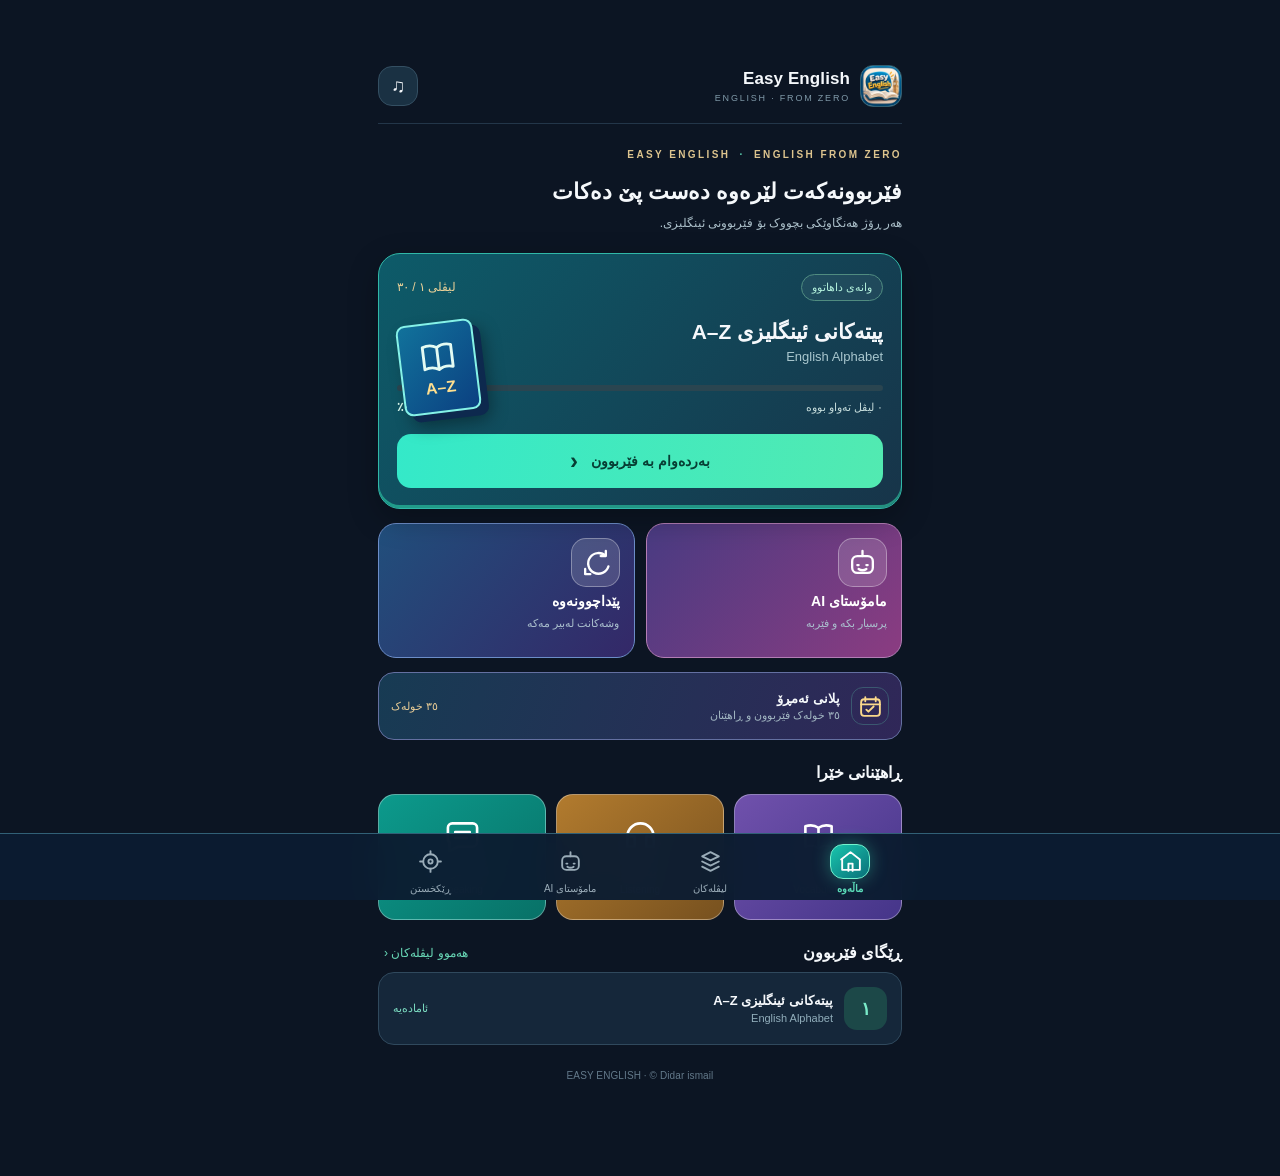
==== easy-english/app/src/main/assets/index.html @ c95e9650 "Add Easy English Android app with colorful functional icons and GitHub APK workflow" ====
<!doctype html>
<html lang="ckb" dir="rtl">
<head>
<meta charset="utf-8"><meta name="viewport" content="width=device-width,initial-scale=1,viewport-fit=cover,maximum-scale=1,user-scalable=no">
<meta name="theme-color" content="#091322"><meta name="color-scheme" content="dark">
<title>Easy English</title>
<style>
:root{--bg:#080f1e;--bg2:#0f1c2d;--card:#142337;--soft:#182a40;--line:#293a4c;--text:#eef8fb;--muted:#9cb1c2;--emerald:#30d5a2;--green:#159873;--gold:#f1c978;--red:#ff8d90;--r:20px;--shadow:0 16px 45px rgba(0,0,0,.23)}
*{box-sizing:border-box}html{scroll-behavior:smooth}body{margin:0;min-height:100dvh;color:var(--text);background:radial-gradient(70% 30% at 95% 0%,#1c4050 0%,transparent 80%),radial-gradient(65% 30% at 0 45%,#18233c 0%,transparent 85%),var(--bg);font-family:"Noto Sans Arabic", "Noto Naskh Arabic",Tahoma,Arial,sans-serif;letter-spacing:0;font-size:15px}button,input,select{font:inherit}button{cursor:pointer;touch-action:manipulation}button:focus-visible,select:focus-visible,input:focus-visible{outline:2px solid var(--emerald);outline-offset:2px}.app{max-width:560px;margin:0 auto;padding:70px 17px calc(99px + env(safe-area-inset-bottom))}.top{position:sticky;top:max(42px, env(safe-area-inset-top));z-index:11;display:flex;align-items:center;gap:10px;padding:13px 0;background:linear-gradient(to bottom,#091524 75%,rgba(9,21,36,.9));backdrop-filter:blur(12px);border-bottom:1px solid rgba(255,255,255,.06)}.logo{width:41px;height:41px;border-radius:13px;background:#163b43;display:flex;align-items:center;justify-content:center;border:1px solid #3d8b83;box-shadow:0 4px 18px #00a68e22;flex-shrink:0}.logo svg{width:28px;height:28px}.brand{flex:1;min-width:0}.brand b{font-size:17px;display:block;line-height:1.2}.brand small{display:block;color:var(--muted);font-family:Arial,sans-serif;font-size:10px;letter-spacing:2px;margin-top:4px;direction:ltr;text-align:right}.round-btn{border-radius:14px;background:#182b3c;border:1px solid #33495a;width:40px;height:40px;color:var(--text);font-size:19px}.section{padding-top:18px}.eyebrow{display:inline-flex;align-items:center;gap:7px;color:var(--gold);font-size:12px;font-weight:750;margin-bottom:10px}.hero{position:relative;overflow:hidden;border-radius:25px;padding:22px 19px;background:linear-gradient(132deg,#17394a 0%,#102b3a 50%,#102536 100%);border:1px solid #335c62;box-shadow:var(--shadow)}.hero:after{content:'';position:absolute;width:170px;height:170px;border-radius:50%;background:radial-gradient(circle,#39c9a02a,transparent 70%);left:-55px;top:-48px;pointer-events:none}.hero .smalltag{display:inline-flex;border-radius:100px;padding:5px 11px;background:#ffffff12;color:#d0f4e9;border:1px solid #ffffff17;font-size:11px;font-weight:bold}.hero h1{font-size:clamp(24px,6.0vw,30px);line-height:1.6;letter-spacing:-.35px;margin:9px 0 5px;position:relative}.hero h1 em{color:var(--emerald);font-style:normal}.hero p{font-size:13px;color:#c2d8de;line-height:1.9;margin:6px 0 17px}.hero-art{display:flex;align-items:center;gap:5px;margin:10px 0 19px;direction:ltr}.hero-art .letter{width:53px;height:56px;border-radius:14px;display:flex;align-items:center;justify-content:center;font-size:30px;font-weight:800;font-family:Arial,sans-serif;border:1px solid #6b9d9d33}.letter.l1{background:#235c58;color:#8deed2;transform:rotate(-8deg)}.letter.l2{background:#34526c;color:#d3e5fa;transform:rotate(4deg)}.letter.l3{background:#594a35;color:#f6d498;transform:rotate(-5deg)}.hero-art .pulse{margin-left:auto;margin-right:7px;background:#ffffff13;width:75px;height:75px;border-radius:50%;display:grid;place-items:center;border:1px solid #ffffff24;color:#73ebcb;font-size:32px}.btn{border:0;background:linear-gradient(135deg,#35d7ad,#2baa8b);color:#042e2b;border-radius:14px;padding:13px 18px;font-weight:850;min-height:48px;box-shadow:0 7px 21px #12a88828}.btn:active,.softbtn:active,.card-button:active{transform:scale(.988)}.btn.full,.softbtn.full{width:100%}.softbtn{border:1px solid #446070;background:#1a2e42;color:#e0f4f6;border-radius:14px;padding:12px 16px;min-height:47px;font-weight:750}.softbtn.gold{border-color:#816f4c;color:var(--gold);background:#37302461}.softbtn.ghost{background:transparent}.small{font-size:12px}.flex{display:flex;align-items:center;gap:10px}.between{justify-content:space-between}.grow{flex:1}.kicker{color:var(--muted);font-size:12px}.heading{font-size:19px;margin:0 0 13px;font-weight:850}.subhead{font-size:13px;color:var(--muted);line-height:1.9;margin:0 0 14px}.statrow{display:grid;grid-template-columns:repeat(3,1fr);gap:10px;margin:14px 0 18px}.stat{background:#142238;border:1px solid #263d50;border-radius:16px;padding:13px 9px;text-align:center}.stat strong{font-size:23px;color:#fff;display:block;line-height:1.4}.stat span{font-size:11px;color:var(--muted)}.card{background:linear-gradient(155deg,#14273b,#132235);border:1px solid #293f52;border-radius:20px;padding:17px;margin-bottom:12px;box-shadow:0 9px 24px rgba(0,0,0,.1)}.card h3{font-size:16px;margin:0 0 5px}.card p{color:var(--muted);font-size:12px;line-height:1.9;margin:4px 0}.strip{border-radius:17px;padding:14px;border:1px solid #2d5357;background:#12353855;margin:14px 0}.progress{height:8px;border-radius:20px;background:#253b4b;overflow:hidden;margin:11px 0}.progress>div{height:100%;border-radius:20px;background:linear-gradient(to left,#5eecc7,#22a68b);transition:width .25s}.rowcard{display:flex;align-items:center;gap:12px;padding:13px 14px;border-radius:17px;border:1px solid #294256;background:#132437;margin:9px 0}.num{flex-shrink:0;background:#213c4b;border:1px solid #3f6973;color:#a1f0d7;min-width:48px;height:48px;display:grid;place-items:center;border-radius:14px;font-size:20px;font-family:Arial,sans-serif;font-weight:bold}.num.completed{background:#18483d;color:#71e7b9}.num.locked{background:#26323f;color:#7e92a1;border-color:#334251}.rowcard .middle{min-width:0;flex:1}.rowcard .middle b{display:block;font-size:13px;line-height:1.5}.rowcard .middle small{display:block;direction:ltr;text-align:right;font-family:Arial,sans-serif;color:#96aebf;font-size:11px;margin-top:3px}.rowcard .symbol{font-size:17px;color:#a5e8d0}.rowcard.locked{opacity:.57}.pill{background:#1f4543;color:#74edc4;border:1px solid #347768;font-size:11px;padding:5px 10px;border-radius:100px;font-weight:bold}.pill.gold{color:#f0cf8c;background:#4c3b254f;border-color:#6b5633}.pill.red{color:#ffc2c2;background:#512c36;border-color:#76414c}.alpha{direction:ltr;display:grid;grid-template-columns:repeat(4,minmax(0,1fr));gap:9px}.tile{padding:11px 4px 9px;background:#162f42;border:1px solid #34576a;border-radius:15px;text-align:center;color:#fff;min-height:91px;display:flex;flex-direction:column;align-items:center;justify-content:center}.tile b{font-family:Arial,sans-serif;color:#82efcf;font-size:29px;line-height:1.2}.tile small{font-family:Arial,sans-serif;color:#d0e2e9;font-size:17px}.tile .micro{color:var(--muted);font-size:10px;max-width:85%;white-space:nowrap;overflow:hidden;text-overflow:ellipsis}.word{display:flex;gap:11px;align-items:center;background:#172a3d;border:1px solid #304657;border-radius:15px;padding:13px;margin:9px 0}.word .english{font-family:Arial,sans-serif;direction:ltr;text-align:left;font-size:18px;font-weight:740;color:#d0ffe9;display:block;line-height:1.3}.word .kurdish{font-size:13px;color:#b7cada;display:block;margin-top:5px}.word .content{flex:1;min-width:0}.sound{width:44px;height:44px;flex-shrink:0;border:1px solid #438576;background:#1a514b;color:#9df2d5;border-radius:13px;font-size:20px}.sound:active{background:#267a66}.steps{display:flex;gap:5px;justify-content:center;margin:16px 0}.steps span{width:14%;height:5px;border-radius:10px;background:#31475b}.steps span.on{background:#36d9ad}.quiz-box{text-align:center;padding:22px 15px;background:linear-gradient(155deg,#162d40,#121f34);border:1px solid #3b596d;border-radius:23px}.quiz-box .bigq{font-family:Arial,sans-serif;font-size:31px;line-height:1.4;color:#d2ffeb;direction:ltr;word-break:break-word;margin:13px 0}.quiz-box .question{color:#bacbd5;font-size:14px}.answer{width:100%;display:flex;align-items:center;gap:10px;text-align:right;background:#1a3045;border:1px solid #365266;border-radius:13px;min-height:52px;padding:12px 14px;color:#e8f9fa;margin:9px 0}.answer .circle{border-radius:100%;border:1px solid #456478;width:26px;height:26px;flex:0 0 26px;display:grid;place-items:center;font-family:Arial,sans-serif;color:#a4c7cf;font-size:12px}.answer.correct{border-color:#35d2a3;background:#164f42}.answer.wrong{border-color:#d7747e;background:#4b2939}.answer:disabled{opacity:.9}.result-number{font-family:Arial,sans-serif;font-size:58px;color:var(--emerald);font-weight:850;text-align:center;line-height:1.2;margin:20px 0 0}.center{text-align:center}.muted{color:var(--muted)}.warning{background:#46342355;border:1px solid #7a6045;color:#ffe6af;padding:12px;border-radius:13px;font-size:12px;line-height:1.8}.notice{background:#15392d7a;border:1px solid #3b795f;color:#b4f1dc;padding:12px;border-radius:13px;font-size:12px;line-height:1.9}.teacher{display:flex;align-items:center;gap:10px;background:#203541;border:1px solid #385867;border-radius:15px;padding:12px;margin:12px 0}.teacher .avatar{height:43px;width:43px;border-radius:50%;display:grid;place-items:center;font-size:23px;background:#226657}.teacher .words{flex:1;min-width:0}.teacher .words b{font-size:13px;display:block}.teacher .words small{color:#adc5cb;font-size:11px}.teacher button{border:0;background:#3ad6ae;color:#092f2b;font-weight:bold;border-radius:12px;padding:10px 12px}.teacher button.stop{background:#405567;color:#e2f2f6}.native{font-family:Arial,sans-serif;direction:ltr}.settings-row{padding:15px 0;border-bottom:1px solid #2b3c4e}.settings-row:last-child{border:0}.settings-row label{display:block;font-weight:800;font-size:13px;margin-bottom:4px}.settings-row small{display:block;color:var(--muted);font-size:11px;line-height:1.6}.select,input[type=time]{background:#1b3042;border:1px solid #426075;padding:10px 12px;color:#fff;border-radius:11px;min-width:135px;max-width:170px;margin-top:7px}.toggle{display:inline-flex;align-items:center;gap:7px;color:var(--text);font-size:12px}.toggle input{width:20px;height:20px;accent-color:var(--emerald)}.bottom{position:fixed;z-index:20;bottom:0;left:0;right:0;background:#0e1a29f7;border-top:1px solid #2a4254;box-shadow:0 -10px 25px #0003;backdrop-filter:blur(16px);padding-bottom:env(safe-area-inset-bottom)}.bottom .tabs{display:grid;grid-template-columns:repeat(4,1fr);max-width:560px;margin:auto}.tab{padding:8px 3px 7px;border:0;background:none;color:#819bad;display:flex;align-items:center;gap:2px;flex-direction:column;min-height:62px;font-size:10px}.tab .tabicon{font-size:24px;line-height:1.3}.tab.active{color:#63e7c3;font-weight:850}.tab .minidot{height:3px;width:16px;border-radius:10px;background:transparent}.tab.active .minidot{background:#38d5a6}.toast{position:fixed;left:16px;right:16px;bottom:calc(94px + env(safe-area-inset-bottom));max-width:540px;margin:auto;background:#213d48;border:1px solid #4b7e83;color:#ecfcf6;text-align:center;padding:12px 16px;border-radius:14px;z-index:99;box-shadow:var(--shadow);font-size:13px;opacity:0;pointer-events:none;transform:translateY(10px);transition:.2s}.toast.show{opacity:1;transform:translateY(0)}.footer{margin:25px 0 3px;text-align:center;font-family:Arial,sans-serif;color:#63798a;font-size:10px;letter-spacing:.1px}.hero-headline{font-size:23px;line-height:1.65;margin:0 0 9px}.minirow{display:flex;align-items:center;justify-content:space-between;gap:8px}.count{text-align:left;color:#94e6cb;font:700 14px Arial,sans-serif}.chip{padding:5px 9px;border-radius:9px;background:#ffffff0b;border:1px solid #ffffff13;color:#cbd9e1;font-size:11px}.gap{height:8px}.empty{padding:20px;text-align:center;border:1px dashed #335667;border-radius:17px;color:var(--muted);font-size:13px}.review-list{display:grid;grid-template-columns:repeat(2,1fr);gap:8px}.reviewword{border:1px solid #2d4659;border-radius:12px;background:#1c2d3f;padding:12px}.reviewword b{display:block;font-family:Arial,sans-serif;color:#a8f3d9;direction:ltr;text-align:left}.reviewword small{color:#bfcfd4}.search{width:100%;background:#162838;border:1px solid #385367;border-radius:13px;padding:12px 15px;color:#fff;margin-bottom:13px;outline:none}.search::placeholder{color:#8499a6}.fineprint{font-size:11px;line-height:1.9;color:#8da7b7}.line{border:0;border-top:1px solid #304353;margin:19px 0}footer a{color:var(--emerald)}
@media(min-width:600px){.app{padding-left:25px;padding-right:25px}.top{padding-top:17px}}

.voice-entry{display:none;background:#172c3c;border:1px solid #3a7780;border-radius:15px;padding:13px;margin-top:13px}
.voice-entry.show{display:block}
.voice-entry input{width:100%;max-width:none;font-family:Arial,sans-serif;font-size:19px;direction:ltr;text-align:left;min-height:50px;margin:8px 0 9px;padding:12px;border-radius:12px;background:#0b1927;color:#f4fff9;border:1px solid #4f9c91}
.voice-entry .helper{font-size:12px;line-height:1.85;color:#bfd2dc}
.voice-entry b{color:#6be9c4}
@media(max-width:400px){.top{top:max(40px, env(safe-area-inset-top))}}

/* Easy English AI tutor UI, requires a separately deployed HTTPS API */
.ai-chat{display:grid;gap:12px;min-height:210px;max-height:52vh;overflow:auto;padding:4px 1px}
.ai-bubble{border-radius:16px;padding:13px 14px;line-height:1.9;overflow-wrap:anywhere;white-space:pre-wrap;background:#1a3043;border:1px solid #355467}
.ai-bubble.user{background:#173d41;border-color:#28695d;margin-right:12%;}
.ai-bubble.teacher{margin-left:12%;}
.ai-title{font-size:11px;color:var(--gold);font-weight:800;padding-bottom:6px}
.ai-stack{display:grid;gap:10px}
.ai-input{width:100%;min-height:60px;resize:vertical;border-radius:12px;padding:12px;color:#eef8fb;background:#0f1e30;border:1px solid #3a5c6c;direction:ltr;text-align:left;font-size:16px}
.ai-control{width:100%;min-height:44px;border:1px solid #385568;border-radius:12px;background:#0f1e30;color:white;padding:8px 12px;direction:ltr;text-align:left}
.ai-tag{display:inline-flex;align-items:center;gap:5px;border:1px solid #7b6843;color:#edd5a8;border-radius:99px;padding:4px 9px;font-size:11px}
.ai-note{color:#afc3cf;font-size:12px;line-height:2}
.ai-sample{display:flex;flex-wrap:wrap;gap:7px}
.ai-sample button{border:1px solid #3e6273;border-radius:99px;color:#eaf3f5;background:#182c3e;padding:7px 10px;font-size:12px}


/* Easy English 3.0 — premium, calm, chat-first AI tutor redesign */
.bottom .tabs{grid-template-columns:repeat(5,minmax(0,1fr))}.bottom .tab{font-size:9px;min-width:0;padding:7px 1px 5px}.bottom .tab .tabicon{font-size:21px}.ai3-shell{color:#e9f5f3; padding:8px 0 18px; font-family:"Noto Sans Arabic",Tahoma,Arial,sans-serif}
.ai3-topline{display:flex;justify-content:space-between;align-items:center;direction:ltr;color:#bca26f;letter-spacing:2.2px;font-family:Arial,sans-serif;font-size:9px;margin:10px 3px 20px;font-weight:700}
.ai3-topline-art{color:#e7c98b;font-size:18px;line-height:1}
.ai3-teacher{display:flex;align-items:center;gap:16px;min-width:0;margin-bottom:17px}
.ai3-avatar{width:79px;height:79px;flex-shrink:0;position:relative;border-radius:24px;background:radial-gradient(circle at 22% 15%,#428479,#123e42 58%,#0b2835);border:1px solid #69b2a270;display:grid;place-items:center;box-shadow:0 12px 32px #001b264f,inset 0 1px 4px #ffffff32}
.ai3-avatar span{font-size:39px;color:#f3db9e;filter:drop-shadow(0 0 8px #efd19855)}
.ai3-avatar i{position:absolute;width:10px;height:10px;background:#46d6a8;border:2px solid #103336;border-radius:50%;bottom:-3px;right:2px;box-shadow:0 0 10px #46d6a8}
.ai3-teacher-copy{min-width:0;flex:1}.ai3-overline{font:700 11px Arial,sans-serif;color:#d1b57b;letter-spacing:1.5px;margin-bottom:6px;direction:ltr;text-align:right}.ai3-teacher h1{font-size:23px;line-height:1.55;margin:0 0 2px;color:#fbfcf6;font-weight:850}.ai3-teacher-desc{color:#b2c4ce;font-size:12px;line-height:1.8}
.ai3-state-row{display:flex;align-items:center;justify-content:space-between;gap:7px;padding-bottom:18px;border-bottom:1px solid #38526066;margin-bottom:18px;flex-wrap:wrap}
.ai3-connection{display:inline-flex;align-items:center;gap:7px;color:#b7c8c9;font-size:11px}.ai3-connection i{width:7px;height:7px;border-radius:50%;display:inline-block;background:#7c8f98}.ai3-connection.active i{background:#40d7a6;box-shadow:0 0 9px #40d7a6}.ai3-connection.pending i{background:#f0c275}.ai3-lesson-pill{padding:7px 11px;border:1px solid #476675;border-radius:999px;color:#d7e4e4;background:#ffffff08;font-size:11px}
.ai3-first-key{padding:15px 17px;border-radius:17px;margin-bottom:18px;background:linear-gradient(115deg,#17443c,#173044);border:1px solid #417c68}.ai3-first-key b{color:#f0dab0;font-size:13px}.ai3-first-key p{color:#bfdbd8;font-size:12px;line-height:1.9;margin:5px 0 0}
.ai3-conversation{padding:18px 15px;max-height:50vh;min-height:255px;overflow:auto;display:flex;flex-direction:column;gap:16px;border-radius:24px;background:linear-gradient(155deg,#13283a 0%,#0d1c2d 70%,#0e1d2b);border:1px solid #4260717d;box-shadow:0 15px 45px #07101b42;scrollbar-width:thin;scrollbar-color:#345565 transparent}
.ai3-empty{margin:auto;text-align:center;max-width:280px;color:#b9cfcd;display:flex;flex-direction:column;align-items:center;gap:8px}.ai3-empty-mark{border:1px solid #668b82;background:#204b47;border-radius:19px;height:65px;width:65px;display:grid;place-items:center;font-size:32px;color:#efd49a;margin-bottom:2px}.ai3-empty strong{font-size:16px;color:#effbf8}.ai3-empty p{font-size:12px;line-height:1.8;margin:0}.ai3-empty-prompt{padding:12px 14px;background:#22394b;border:1px solid #395b6c;border-radius:12px;color:#e7f4f4;font-size:14px;margin-top:6px;width:100%}.ai3-empty>span{font-size:11px;color:#92b2b5}
.ai3-msg{display:flex;gap:9px;align-items:flex-start}.ai3-msg.me{flex-direction:row-reverse}.ai3-msg-badge{width:30px;height:30px;border-radius:11px;background:#22534c;border:1px solid #478676;display:grid;place-items:center;font-weight:bold;color:#a3f4d9;font-size:12px;flex-shrink:0}.ai3-msg.me .ai3-msg-badge{background:#364559;border-color:#64738b;color:#eaf0f9}.ai3-msg-inner{min-width:0;max-width:85%;padding:11px 13px;border-radius:5px 16px 16px 16px;background:#20394a;border:1px solid #3c5769}.ai3-msg.me .ai3-msg-inner{border-radius:16px 5px 16px 16px;background:#144439;border-color:#30675a}.ai3-message-text{white-space:pre-wrap;overflow-wrap:anywhere;font-size:13px;line-height:1.9}.ai3-listen{border:0;border-radius:10px;background:#ffffff11;color:#a6e9d3;padding:6px 10px;margin-top:8px;font-size:11px}
.ai3-practice{margin:20px 0 14px}.ai3-practice-head{display:flex;justify-content:space-between;align-items:center;margin-bottom:11px;font-size:13px;font-weight:750;color:#e7f3ee}.ai3-mini-star{color:#e5c38a;font-size:20px}.ai3-sample-list{display:flex;gap:7px;flex-wrap:wrap}.ai3-sample-list button{border:1px solid #406674;background:#1b3445;color:#d4f0e7;border-radius:11px;padding:11px 12px;font-size:12px;font-weight:650}
.ai3-compose{background:#14293a;border:1px solid #406174;border-radius:20px;padding:15px;margin-bottom:14px}.ai3-compose>label{display:block;color:#d9e7e4;font-size:12px;font-weight:730;margin-bottom:9px}.ai3-compose-row{display:flex;align-items:stretch;gap:8px;direction:ltr}.ai3-compose .ai-input{flex:1;min-height:58px;max-height:125px;background:#0b1e2e;border-color:#406075;border-radius:12px;resize:vertical;padding:12px;font-size:14px;outline:none}.ai3-compose .ai-input:focus{border-color:#40d0a1}.ai3-send{flex-shrink:0;width:53px;border:none;border-radius:12px;background:linear-gradient(135deg,#51d7ac,#26ac90);font-size:21px;color:#073329;font-weight:bold;transform:rotate(180deg)}.ai3-send:disabled{opacity:.5}.ai3-compose-foot{display:flex;justify-content:space-between;gap:10px;font-size:10px;color:#93b1b7;margin-top:11px}
.ai3-config{border:1px solid #375467;border-radius:17px;background:#132639}.ai3-config>summary{list-style:none;cursor:pointer;display:flex;align-items:center;justify-content:space-between;padding:16px 18px;color:#d4e8e6;font-size:12px;font-weight:750}.ai3-config>summary::-webkit-details-marker{display:none}.ai3-config-arrow{font-size:20px;color:#8eacae}.ai3-config[open] .ai3-config-arrow{transform:rotate(180deg)}.ai3-config-content{display:grid;gap:10px;padding:0 17px 17px}.ai3-config-content>label{font-size:12px;color:#d6ebe5;font-weight:700}.ai3-config .ai-control{min-height:45px}.ai3-rem{display:flex;align-items:center;gap:9px;font-size:11px;font-weight:400!important;color:#b2c7c7!important}.ai3-rem input{width:17px;height:17px;flex-shrink:0}.ai3-key-actions{display:flex;gap:8px}.ai3-key-actions button{flex:1;font-size:11px;padding:11px 8px}.ai3-secondary-actions{display:flex;justify-content:space-between;gap:8px;border-top:1px solid #395060;padding-top:12px}.ai3-secondary-actions button{border:none;background:transparent;color:#a4bdc3;text-decoration:underline;font-size:11px}.ai3-footer-note{text-align:center;color:#78959d;font-size:10px;line-height:1.9;margin:14px 8px 0}
@media(max-width:375px){.ai3-teacher h1{font-size:20px}.ai3-avatar{width:70px;height:70px}.ai3-sample-list button{font-size:11px;padding:9px}}


/* Easy English 3.1 — redesigned mobile-first interface */
:root{--bg:#0c1523;--bg2:#101c2a;--card:#15263a;--soft:#192e42;--line:#30465a;--text:#f4f7fa;--muted:#abbfc9;--emerald:#50d8b5;--gold:#dec491;--shadow:none}
body{background:#0c1523;color:#f5f8fb;font-size:14px}
.app{max-width:560px;padding: max(60px, calc(env(safe-area-inset-top) + 20px)) 18px calc(92px + env(safe-area-inset-bottom))}
.top{position:relative;top:auto;padding:5px 0 16px;margin:0 0 7px;background:transparent;backdrop-filter:none;border-bottom:1px solid #233649}
.logo{width:42px;height:42px;border-radius:13px;overflow:hidden;border-color:#315d70;box-shadow:none}
.brand b{font-size:17px;letter-spacing:.1px}.brand small{font-size:9px;color:#809aa9;letter-spacing:1.8px}
.section{padding-top:18px}.eyebrow{font-size:11px}.hero-headline{font-size:22px;line-height:1.5}
.bottom{background:#0f1c2bf8;border-top:1px solid #2d4356;box-shadow:none}
.bottom .tabs{display:grid;grid-template-columns:repeat(4,minmax(0,1fr))}
.bottom .tab{min-height:66px;padding:10px 0 5px;font-size:10px;color:#9aacb8;gap:4px}
.bottom .tab .tabicon{font-size:23px;line-height:1.05}
.bottom .tab.active{color:#5bdab8}.tab:focus-visible{outline:2px solid var(--emerald)}
.top .round-btn{border-color:#344f62;background:#1a3143}
.btn,.softbtn,.answer,.rowcard,.card{box-shadow:none}.btn{background:#46cda8;border-radius:14px;color:#06332d}.softbtn{background:#1b3043;border-color:#38566a}
.card{background:#142538;border:1px solid #293f52;border-radius:19px;padding:15px}
.pill{font-size:11px}.teacher{background:#193346;border-color:#35586c;gap:10px;border-radius:16px}
.teacher button{background:#55d8b5}.tile{border-radius:14px;min-height:87px}.tile b{font-size:27px}
.alpha{gap:8px}.word{border-radius:14px}.rowcard{border-radius:15px}.reviewword{border-radius:13px}
.simple-eyebrow{font:700 10px Arial,sans-serif;color:#ddc48e;letter-spacing:2.4px;text-align:right;direction:ltr;margin-bottom:15px}
.simple-eyebrow span{color:#5dd3b3;margin:0 4px}.simple-greeting h1{font-size:22px;line-height:1.5;margin:0 0 5px;font-weight:800}.simple-greeting p{font-size:12px;color:var(--muted);line-height:1.8;margin:0 0 18px}
.simple-hero{border:1px solid #325d63;background:linear-gradient(145deg,#153f43,#122b3b 73%);border-radius:22px;padding:20px 18px}
.simple-hero-head{display:flex;align-items:center;justify-content:space-between;gap:10px;margin-bottom:15px}.simple-mark{border:1px solid #508c80;background:#ffffff0d;color:#b2f0db;font-size:11px;padding:6px 10px;border-radius:999px}.simple-level-no{font-size:12px;color:#e9d097}
.simple-hero h2{font-size:21px;margin:0 0 2px;line-height:1.5}.simple-hero p{color:#a9c7ce;font:13px Arial,sans-serif;margin:0 0 21px;text-align:right}
.simple-track{height:6px;background:#2a4550;border-radius:999px;overflow:hidden}.simple-track>div{height:100%;background:#55ddbb;border-radius:inherit}.simple-progress{display:flex;align-items:center;justify-content:space-between;margin:9px 0 20px;color:#c5dcdb;font-size:11px}.simple-progress strong{color:#d9f8ed;font-size:12px}
.simple-primary{min-height:54px;display:flex;align-items:center;justify-content:center;gap:13px;font-size:14px}.simple-primary span{font-size:24px;line-height:1}
.simple-pairs{display:grid;grid-template-columns:1fr 1fr;gap:11px;margin:14px 0}.simple-quick{border:1px solid #304a5f;background:#15273a;border-radius:18px;min-height:135px;color:#fff;padding:14px;text-align:right;display:flex;flex-direction:column;align-items:flex-start;gap:6px}.simple-quick-icon{width:39px;height:39px;display:grid;place-items:center;background:#1a4946;border-radius:13px;color:#78e0c3;font-size:24px}.simple-quick b{font-size:14px}.simple-quick small{color:#a9becc;font-size:11px;line-height:1.55}
.simple-today{display:flex;align-items:center;gap:11px;margin:0 0 22px;padding:14px 12px;border:1px solid #2d4357;background:#101f30;border-radius:16px}.simple-today-icon{display:grid;place-items:center;width:38px;height:38px;border:1px solid #3b5870;border-radius:12px;color:#edcf92;font-size:22px}.simple-today>div:nth-child(2){flex:1}.simple-today b{font-size:13px}.simple-today p{margin:3px 0 0;color:#a1b5c1;font-size:11px}.simple-today>span{font-size:11px;color:#e7cb95;white-space:nowrap}
.simple-next-title{display:flex;justify-content:space-between;align-items:center;margin-bottom:10px;gap:12px}.simple-next-title h3{font-size:16px;margin:0}.simple-next-title button{border:0;background:none;color:#69d9b7;font-size:12px}.simple-next-box{display:flex;align-items:center;gap:11px;padding:14px;border:1px solid #30495d;border-radius:16px;background:#15273a}.simple-next-number{min-width:43px;height:43px;border-radius:13px;display:grid;place-items:center;color:#7aebc9;background:#1c4848;font-size:18px;font-weight:800}.simple-next-box div{flex:1;min-width:0}.simple-next-box div b{display:block;font-size:13px}.simple-next-box div small{display:block;color:#91aebb;font-size:11px;margin-top:4px;direction:ltr;text-align:right}.simple-next-status{color:#7cddc2;font-size:11px}
.simple-page-title{margin-bottom:18px}.simple-page-title>span{font-size:11px;color:#dec48d}.simple-page-title h1{font-size:23px;margin:6px 0 2px}.simple-page-title p{margin:0;font-size:12px;line-height:1.8;color:#a2b8c5}
.simple-overall{background:#142539;border:1px solid #304a5d;border-radius:17px;padding:16px;margin-bottom:20px}.simple-overall b{font-size:13px}.simple-overall>span{float:left;color:#8bdcc6;font-size:12px}.simple-overall .simple-track{margin-top:15px}
.simple-level-group h2{font-size:13px;color:#e3c993;margin:19px 0 12px;font-weight:700}.simple-level-row{width:100%;color:#edf7f7;text-align:right;display:flex;align-items:center;gap:12px;min-height:67px;padding:10px 12px;border-radius:15px;border:1px solid #2b4358;background:#15273a;margin-bottom:8px}.simple-level-row.is-locked{opacity:.48}.simple-level-index{width:43px;height:43px;display:grid;place-items:center;border-radius:12px;background:#203c4a;color:#7de8c5;font-size:18px;font-weight:700;flex-shrink:0}.simple-level-index.finished{background:#1c5945}.simple-level-name{min-width:0;flex:1}.simple-level-name b{display:block;font-size:13px;line-height:1.4}.simple-level-name small{display:block;font:11px Arial,sans-serif;color:#9db5c1;text-align:right;margin-top:5px;direction:ltr}.simple-level-arrow{color:#9fe5ce;font-size:17px}
.simple-lesson-ai{display:flex;align-items:center;gap:10px;padding:14px;margin:14px 0;border:1px solid #34665e;border-radius:17px;background:#163a3b}.simple-lesson-ai>div{flex:1;min-width:0}.simple-lesson-ai b{font-size:13px;color:#e9f4ed;display:block}.simple-lesson-ai span{font-size:11px;color:#aaccc9;line-height:1.7;display:block;margin-top:4px}.simple-lesson-ai button{border:0;border-radius:12px;background:#46caa3;color:#08362c;min-height:42px;padding:9px;font-size:11px;font-weight:750}
.simple-setting-card{background:#142639;border:1px solid #31485b;border-radius:18px;padding:17px;margin:0 0 13px}.simple-setting-card h2{font-size:16px;margin:0 0 11px}.simple-field{display:flex;justify-content:space-between;align-items:center;gap:15px;border-top:1px solid #2c4355;padding:12px 0}.simple-field label{font-size:13px;color:#dce8e9}.simple-field select,.simple-field input[type=time]{min-width:140px;max-width:60%;margin:0;background:#1d3549;border:1px solid #446076;color:#eef;min-height:42px}.simple-field input[type=checkbox]{width:23px;height:23px;accent-color:#46cfa7}.simple-hint{font-size:11px;color:#95adb9;line-height:1.8;margin:10px 0}.simple-danger summary{cursor:pointer;font-size:12px;color:#adbfca}.simple-foot{text-align:center;color:#73909c;font-size:10px;margin:20px}.simple-settings .softbtn.full{margin-top:8px}
.simple-ai-context{border:1px solid #3c695e;background:#173a3a;border-radius:15px;padding:12px;margin:0 0 14px;display:flex;align-items:center;gap:10px}.simple-ai-context span{flex:1;font-size:12px;line-height:1.8}.simple-ai-context button{background:transparent;border:1px solid #557969;border-radius:10px;color:#b5f6de;padding:9px;font-size:11px}
.ai3-shell{padding-top:0}.ai3-topline{margin-top:0;margin-bottom:13px}.ai3-teacher{margin-bottom:10px}.ai3-avatar{width:55px;height:55px;border-radius:17px}.ai3-avatar span{font-size:27px}.ai3-teacher h1{font-size:18px}.ai3-state-row{padding-bottom:12px;margin-bottom:14px}.ai3-conversation{border-radius:18px;padding:13px;min-height:210px;max-height:39vh}.ai3-practice{margin:15px 0 12px}.ai3-compose{margin-top:7px}.ai3-config{margin-top:13px}.ai3-first-key{padding:12px;margin-bottom:12px}.ai3-first-key p{font-size:11px}.ai3-footer-note{font-size:10px;line-height:1.7}
@media(max-width:380px){.simple-greeting h1{font-size:20px}.simple-lesson-ai{flex-direction:column;align-items:stretch}.simple-lesson-ai button{width:100%}.simple-field select{min-width:120px}.app{padding-left:13px;padding-right:13px}}


/* Easy English 3.2 GitHub — colorful functional SVG controls */
.ee-icon{width:25px;height:25px;display:inline-block;flex-shrink:0;vertical-align:middle}.bottom .tabicon{height:35px;width:40px;display:grid;place-items:center;border-radius:13px}.bottom .tabicon .ee-icon{width:25px;height:25px}.bottom .tab.active .tabicon{background:linear-gradient(140deg,#19c6ad,#096f79);border:1px solid #73f4ce;box-shadow:0 0 17px #3ad6af66}.bottom .tab.active .ee-icon{color:white}.simple-hero{position:relative;overflow:hidden;background:linear-gradient(130deg,#0d5b69,#173449);border:1px solid #30b8a8;box-shadow:inset 0 -3px 0 #2fdfaf88,0 10px 30px #0004}.simple-hero h2{max-width:75%}.simple-hero p{max-width:75%}.ee-book{position:absolute;top:68px;left:21px;transform:rotate(-7deg);width:77px;height:91px;display:flex;flex-direction:column;justify-content:center;align-items:center;gap:3px;border:2px solid #85f2e9;border-radius:9px;background:linear-gradient(135deg,#11729b,#0b4081);color:#ffdf8f;box-shadow:7px 7px 0 #0d294e,8px 11px 18px #0006}.ee-book .ee-icon{color:#e3fbf3;width:38px;height:38px}.ee-book b{direction:ltr;font:700 16px Arial}.simple-primary{background:linear-gradient(100deg,#34e9c9,#52eab1)!important;color:#073e34!important}.ee-ai{background:linear-gradient(130deg,#493b82,#8b3c81)!important;border-color:#b37db5!important}.ee-review{background:linear-gradient(130deg,#214f7c,#342868)!important;border-color:#6c8dc8!important}.simple-quick .simple-quick-icon{height:49px;width:49px;display:grid;place-items:center;background:#ffffff25;border:1px solid #ffffff55;border-radius:15px}.simple-quick .simple-quick-icon .ee-icon{height:31px;width:31px;color:#fff}.simple-today{background:linear-gradient(110deg,#173b53,#302758);border-color:#6470a1}.simple-today-icon .ee-icon{color:#fbd98b}.ee-skills{margin:23px 0}.ee-skills h3{font-size:16px;margin:0 0 12px}.ee-skillgrid{display:grid;grid-template-columns:repeat(3,minmax(0,1fr));gap:10px}.ee-skillgrid button{display:flex;align-items:center;justify-content:center;flex-direction:column;gap:5px;min-height:126px;color:#fff;border:1px solid #ffffff55;border-radius:17px;background:linear-gradient(140deg,#7051ac,#453589)}.ee-skillgrid button:nth-child(2){background:linear-gradient(140deg,#b27b2e,#77511f)}.ee-skillgrid button:nth-child(3){background:linear-gradient(140deg,#0c9a8c,#087167)}.ee-skillgrid b{font-size:13px}.ee-skillgrid small{font:10px Arial;color:#ebf4fa}.ee-skillgrid .ee-icon{width:35px;height:35px;margin-bottom:5px}.ai3-avatar .ee-icon{height:35px;width:35px;color:#d8fff2}.bottom{background:#0c1d31f6;border-color:#316076}
</style>
</head>
<body>
<div class="app"><header class="top" id="top"></header><main id="main"></main><footer class="footer">EASY ENGLISH · © Didar ismail</footer></div>
<nav class="bottom" id="nav"></nav><div class="toast" id="toast" role="status"></div>
<script>
'use strict';
const LEVELS=[{"number":1,"title":"پیتەکانی ئینگلیزی A–Z","enTitle":"English Alphabet","items":[{"en":"A","ku":"a","example":"Apple","meaning":"سێو"},{"en":"B","ku":"b","example":"Book","meaning":"کتێب"},{"en":"C","ku":"c","example":"Cat","meaning":"پشیلە"},{"en":"D","ku":"d","example":"Dog","meaning":"سەگ"},{"en":"E","ku":"e","example":"Egg","meaning":"هێلکە"},{"en":"F","ku":"f","example":"Fish","meaning":"ماسی"},{"en":"G","ku":"g","example":"Girl","meaning":"کچ"},{"en":"H","ku":"h","example":"House","meaning":"خانوو"},{"en":"I","ku":"i","example":"Ice","meaning":"سەهۆڵ"},{"en":"J","ku":"j","example":"Juice","meaning":"شەربەت"},{"en":"K","ku":"k","example":"Key","meaning":"کلیل"},{"en":"L","ku":"l","example":"Lion","meaning":"شێر"},{"en":"M","ku":"m","example":"Moon","meaning":"مانگ"},{"en":"N","ku":"n","example":"Nose","meaning":"لووت"},{"en":"O","ku":"o","example":"Orange","meaning":"پرتەقاڵ"},{"en":"P","ku":"p","example":"Pen","meaning":"پێنووس"},{"en":"Q","ku":"q","example":"Queen","meaning":"شاژن"},{"en":"R","ku":"r","example":"Rain","meaning":"باران"},{"en":"S","ku":"s","example":"Sun","meaning":"خۆر"},{"en":"T","ku":"t","example":"Tree","meaning":"دار"},{"en":"U","ku":"u","example":"Umbrella","meaning":"چەتر"},{"en":"V","ku":"v","example":"Van","meaning":"ڤان"},{"en":"W","ku":"w","example":"Water","meaning":"ئاو"},{"en":"X","ku":"x","example":"Box","meaning":"سندوق"},{"en":"Y","ku":"y","example":"Yellow","meaning":"زەرد"},{"en":"Z","ku":"z","example":"Zoo","meaning":"باخچەی ئاژەڵان"}],"type":"letters"},{"number":2,"title":"سڵاو و ناساندن","enTitle":"Greetings & introductions","items":[{"en":"hello","ku":"سڵاو"},{"en":"hi","ku":"سڵاو"},{"en":"good morning","ku":"بەیانی باش"},{"en":"good evening","ku":"ئێوارە باش"},{"en":"good night","ku":"شەو باش"},{"en":"goodbye","ku":"ماڵئاوا"},{"en":"please","ku":"تکایە"},{"en":"thank you","ku":"سوپاس"},{"en":"yes","ku":"بەڵێ"},{"en":"no","ku":"نەخێر"},{"en":"sorry","ku":"ببورە"},{"en":"welcome","ku":"بەخێربێیت"}],"type":"words"},{"number":3,"title":"ژمارەکان","enTitle":"Numbers","items":[{"en":"one","ku":"یەک"},{"en":"two","ku":"دوو"},{"en":"three","ku":"سێ"},{"en":"four","ku":"چوار"},{"en":"five","ku":"پێنج"},{"en":"six","ku":"شەش"},{"en":"seven","ku":"حەوت"},{"en":"eight","ku":"هەشت"},{"en":"nine","ku":"نۆ"},{"en":"ten","ku":"دە"},{"en":"eleven","ku":"یازدە"},{"en":"twelve","ku":"دوازدە"}],"type":"words"},{"number":4,"title":"ڕەنگەکان","enTitle":"Colors","items":[{"en":"red","ku":"سوور"},{"en":"blue","ku":"شین"},{"en":"green","ku":"سەوز"},{"en":"yellow","ku":"زەرد"},{"en":"black","ku":"ڕەش"},{"en":"white","ku":"سپی"},{"en":"orange","ku":"پرتەقاڵی"},{"en":"pink","ku":"پەمەیی"},{"en":"purple","ku":"مۆر"},{"en":"brown","ku":"قاوەیی"},{"en":"gray","ku":"خۆڵەمێشی"},{"en":"gold","ku":"زێڕین"}],"type":"words"},{"number":5,"title":"خێزان","enTitle":"Family","items":[{"en":"mother","ku":"دایک"},{"en":"father","ku":"باوک"},{"en":"sister","ku":"خوشک"},{"en":"brother","ku":"برا"},{"en":"son","ku":"کوڕ"},{"en":"daughter","ku":"کچ"},{"en":"baby","ku":"کۆرپە"},{"en":"child","ku":"منداڵ"},{"en":"family","ku":"خێزان"},{"en":"grandmother","ku":"داپیرە"},{"en":"grandfather","ku":"باپیرە"},{"en":"parents","ku":"دایک و باوک"}],"type":"words"},{"number":6,"title":"ماڵ و ژوور","enTitle":"Home","items":[{"en":"house","ku":"خانوو"},{"en":"home","ku":"ماڵ"},{"en":"room","ku":"ژوور"},{"en":"door","ku":"دەرگا"},{"en":"window","ku":"پەنجەرە"},{"en":"wall","ku":"دیوار"},{"en":"floor","ku":"زەوی"},{"en":"bed","ku":"جێگا"},{"en":"table","ku":"مێز"},{"en":"chair","ku":"کورسی"},{"en":"key","ku":"کلیل"},{"en":"light","ku":"ڕووناکی"}],"type":"words"},{"number":7,"title":"خواردن","enTitle":"Food","items":[{"en":"bread","ku":"نان"},{"en":"rice","ku":"برنج"},{"en":"meat","ku":"گۆشت"},{"en":"chicken","ku":"مریشک"},{"en":"fish","ku":"ماسی"},{"en":"egg","ku":"هێلکە"},{"en":"cheese","ku":"پەنیر"},{"en":"soup","ku":"شۆربا"},{"en":"salad","ku":"زەڵاتە"},{"en":"apple","ku":"سێو"},{"en":"banana","ku":"مۆز"},{"en":"orange","ku":"پرتەقاڵ"}],"type":"words"},{"number":8,"title":"خواردنەوە","enTitle":"Drinks","items":[{"en":"water","ku":"ئاو"},{"en":"tea","ku":"چا"},{"en":"coffee","ku":"قاوە"},{"en":"milk","ku":"شیر"},{"en":"juice","ku":"شەربەت"},{"en":"cup","ku":"کوپ"},{"en":"glass","ku":"پەرداخ"},{"en":"bottle","ku":"بوتڵ"},{"en":"hot","ku":"گەرم"},{"en":"cold","ku":"سارد"},{"en":"drink","ku":"خواردنەوە"},{"en":"thirsty","ku":"تینوو"}],"type":"words"},{"number":9,"title":"جلوبەرگ","enTitle":"Clothing","items":[{"en":"shirt","ku":"کراسی"},{"en":"T-shirt","ku":"تی‌شێرت"},{"en":"trousers","ku":"پانتۆڵ"},{"en":"dress","ku":"کراسی ژنانە"},{"en":"coat","ku":"پاڵتۆ"},{"en":"jacket","ku":"چاکەت"},{"en":"shoes","ku":"پێڵاو"},{"en":"socks","ku":"گۆرەوی"},{"en":"hat","ku":"کڵاو"},{"en":"scarf","ku":"شاڵ"},{"en":"bag","ku":"جانتا"},{"en":"size","ku":"قەبارە"}],"type":"words"},{"number":10,"title":"ئەندامانی جەستە","enTitle":"Body","items":[{"en":"head","ku":"سەر"},{"en":"hair","ku":"قژ"},{"en":"eye","ku":"چاو"},{"en":"ear","ku":"گوێ"},{"en":"nose","ku":"لووت"},{"en":"mouth","ku":"دەم"},{"en":"hand","ku":"دەست"},{"en":"arm","ku":"باڵ"},{"en":"leg","ku":"قاچ"},{"en":"foot","ku":"پێ"},{"en":"finger","ku":"پەنجە"},{"en":"face","ku":"ڕووخسار"}],"type":"words"},{"number":11,"title":"ڕۆژ و کات","enTitle":"Days & time","items":[{"en":"today","ku":"ئەمڕۆ"},{"en":"tomorrow","ku":"سبەی"},{"en":"yesterday","ku":"دوێنێ"},{"en":"day","ku":"ڕۆژ"},{"en":"night","ku":"شەو"},{"en":"morning","ku":"بەیانی"},{"en":"evening","ku":"ئێوارە"},{"en":"week","ku":"هەفتە"},{"en":"month","ku":"مانگ"},{"en":"year","ku":"ساڵ"},{"en":"hour","ku":"کاتژمێر"},{"en":"minute","ku":"خولەک"}],"type":"words"},{"number":12,"title":"ڕۆژەکانی هەفتە","enTitle":"Weekdays","items":[{"en":"Monday","ku":"دووشەممە"},{"en":"Tuesday","ku":"سێشەممە"},{"en":"Wednesday","ku":"چوارشەممە"},{"en":"Thursday","ku":"پێنجشەممە"},{"en":"Friday","ku":"هەینی"},{"en":"Saturday","ku":"شەممە"},{"en":"Sunday","ku":"یەکشەممە"},{"en":"weekend","ku":"کۆتایی هەفتە"},{"en":"calendar","ku":"ساڵنامە"},{"en":"date","ku":"بەروار"},{"en":"early","ku":"زوو"},{"en":"late","ku":"درەنگ"}],"type":"words"},{"number":13,"title":"ئامرازەکانی خوێندن","enTitle":"School supplies","items":[{"en":"book","ku":"کتێب"},{"en":"pen","ku":"پێنووس"},{"en":"pencil","ku":"پێنووسە ڕەساس"},{"en":"paper","ku":"کاغەز"},{"en":"notebook","ku":"دەفتەر"},{"en":"school","ku":"قوتابخانە"},{"en":"teacher","ku":"مامۆستا"},{"en":"student","ku":"قوتابی"},{"en":"class","ku":"پۆل"},{"en":"lesson","ku":"وانە"},{"en":"question","ku":"پرسیار"},{"en":"answer","ku":"وەڵام"}],"type":"words"},{"number":14,"title":"کردارە سەرەتاییەکان","enTitle":"Basic verbs","items":[{"en":"go","ku":"چوون"},{"en":"come","ku":"هاتن"},{"en":"eat","ku":"خواردن"},{"en":"drink","ku":"خواردنەوە"},{"en":"read","ku":"خوێندنەوە"},{"en":"write","ku":"نووسین"},{"en":"speak","ku":"قسەکردن"},{"en":"listen","ku":"گوێگرتن"},{"en":"see","ku":"بینین"},{"en":"open","ku":"کردنەوە"},{"en":"close","ku":"داخستن"},{"en":"help","ku":"یارمەتیدان"}],"type":"words"},{"number":15,"title":"دۆخ و هەستەکان","enTitle":"Feelings","items":[{"en":"happy","ku":"دڵخۆش"},{"en":"sad","ku":"خەمگین"},{"en":"angry","ku":"تووڕە"},{"en":"tired","ku":"ماندوو"},{"en":"hungry","ku":"برسی"},{"en":"thirsty","ku":"تینوو"},{"en":"afraid","ku":"ترساو"},{"en":"calm","ku":"ئارام"},{"en":"excited","ku":"دڵپڕ لە شادی"},{"en":"good","ku":"باش"},{"en":"bad","ku":"خراپ"},{"en":"fine","ku":"باشم"}],"type":"words"},{"number":16,"title":"سروشت و کەشوهەوا","enTitle":"Nature & weather","items":[{"en":"sun","ku":"خۆر"},{"en":"moon","ku":"مانگ"},{"en":"star","ku":"ئەستێرە"},{"en":"sky","ku":"ئاسمان"},{"en":"cloud","ku":"هەور"},{"en":"rain","ku":"باران"},{"en":"snow","ku":"بەفر"},{"en":"wind","ku":"با"},{"en":"tree","ku":"دار"},{"en":"flower","ku":"گوڵ"},{"en":"river","ku":"ڕووبار"},{"en":"mountain","ku":"چیا"}],"type":"words"},{"number":17,"title":"شوێنەکانی شار","enTitle":"Places in town","items":[{"en":"city","ku":"شار"},{"en":"street","ku":"شەقام"},{"en":"road","ku":"ڕێگا"},{"en":"market","ku":"بازاڕ"},{"en":"shop","ku":"دووکان"},{"en":"hospital","ku":"نەخۆشخانە"},{"en":"bank","ku":"بانک"},{"en":"park","ku":"پارک"},{"en":"restaurant","ku":"چێشتخانە"},{"en":"hotel","ku":"هۆتێل"},{"en":"office","ku":"نووسینگە"},{"en":"station","ku":"وێستگە"}],"type":"words"},{"number":18,"title":"گواستنەوە","enTitle":"Transport","items":[{"en":"car","ku":"ئۆتۆمبێل"},{"en":"bus","ku":"پاس"},{"en":"taxi","ku":"تەکسی"},{"en":"train","ku":"شەمەندەفەر"},{"en":"plane","ku":"فڕۆکە"},{"en":"bicycle","ku":"پاسکیل"},{"en":"driver","ku":"شۆفێر"},{"en":"ticket","ku":"بلیت"},{"en":"travel","ku":"گەشت"},{"en":"stop","ku":"وەستان"},{"en":"turn","ku":"سووڕان"},{"en":"arrive","ku":"گەیشتن"}],"type":"words"},{"number":19,"title":"کڕین و نرخ","enTitle":"Shopping","items":[{"en":"buy","ku":"کڕین"},{"en":"sell","ku":"فرۆشتن"},{"en":"price","ku":"نرخ"},{"en":"money","ku":"پارە"},{"en":"cheap","ku":"هەرزان"},{"en":"expensive","ku":"گران"},{"en":"cash","ku":"نەخت"},{"en":"card","ku":"کارت"},{"en":"change","ku":"باقی پارە"},{"en":"customer","ku":"کڕیار"},{"en":"store","ku":"فرۆشگا"},{"en":"receipt","ku":"پسولە"}],"type":"words"},{"number":20,"title":"کار و پیشە","enTitle":"Jobs","items":[{"en":"work","ku":"کار"},{"en":"job","ku":"پیشە"},{"en":"worker","ku":"کرێکار"},{"en":"manager","ku":"بەڕێوەبەر"},{"en":"doctor","ku":"پزیشک"},{"en":"nurse","ku":"پەرستار"},{"en":"engineer","ku":"ئەندازیار"},{"en":"designer","ku":"دیزاینەر"},{"en":"editor","ku":"مۆنتێر"},{"en":"photographer","ku":"وێنەگر"},{"en":"meeting","ku":"کۆبوونەوە"},{"en":"project","ku":"پڕۆژە"}],"type":"words"},{"number":21,"title":"تەکنەلۆژیا","enTitle":"Technology","items":[{"en":"phone","ku":"مۆبایل"},{"en":"computer","ku":"کۆمپیوتەر"},{"en":"screen","ku":"شاشە"},{"en":"camera","ku":"کامێرا"},{"en":"video","ku":"ڤیدیۆ"},{"en":"photo","ku":"وێنە"},{"en":"internet","ku":"ئینتەرنێت"},{"en":"message","ku":"نامە"},{"en":"password","ku":"وشەی نهێنی"},{"en":"file","ku":"فایل"},{"en":"download","ku":"داگرتن"},{"en":"upload","ku":"بارکردن"}],"type":"words"},{"number":22,"title":"قەبارە و وەسف","enTitle":"Describing things","items":[{"en":"big","ku":"گەورە"},{"en":"small","ku":"بچووک"},{"en":"long","ku":"درێژ"},{"en":"short","ku":"کورت"},{"en":"new","ku":"نوێ"},{"en":"old","ku":"کۆن"},{"en":"beautiful","ku":"جوان"},{"en":"clean","ku":"پاک"},{"en":"dirty","ku":"پیس"},{"en":"fast","ku":"خێرا"},{"en":"slow","ku":"هێواش"},{"en":"easy","ku":"ئاسان"}],"type":"words"},{"number":23,"title":"جێناوەکان","enTitle":"Pronouns","items":[{"en":"I","ku":"من"},{"en":"you","ku":"تۆ"},{"en":"he","ku":"ئەو (نێر)"},{"en":"she","ku":"ئەو (مێ)"},{"en":"it","ku":"ئەو (شت)"},{"en":"we","ku":"ئێمە"},{"en":"they","ku":"ئەوان"},{"en":"my","ku":"هی من"},{"en":"your","ku":"هی تۆ"},{"en":"his","ku":"هی ئەو (نێر)"},{"en":"her","ku":"هی ئەو (مێ)"},{"en":"our","ku":"هی ئێمە"}],"type":"words"},{"number":24,"title":"پرسیارە سەرەتاییەکان","enTitle":"Question words","items":[{"en":"what","ku":"چی"},{"en":"who","ku":"کێ"},{"en":"where","ku":"لە کوێ"},{"en":"when","ku":"کەی"},{"en":"why","ku":"بۆچی"},{"en":"how","ku":"چۆن"},{"en":"which","ku":"کام"},{"en":"how many","ku":"چەند دانە"},{"en":"how much","ku":"بە چەند"},{"en":"can","ku":"دەتوانێت"},{"en":"do","ku":"کردن"},{"en":"does","ku":"دەکات"}],"type":"words"},{"number":25,"title":"ڕستەی ڕۆژانە","enTitle":"Everyday phrases","items":[{"en":"I am happy","ku":"من دڵخۆشم"},{"en":"I am tired","ku":"من ماندووم"},{"en":"I am hungry","ku":"من برسیمە"},{"en":"I am ready","ku":"من ئامادەم"},{"en":"I need help","ku":"پێویستم بە یارمەتییە"},{"en":"I understand","ku":"تێدەگەم"},{"en":"I do not know","ku":"نازانم"},{"en":"I like it","ku":"حەزم لێیە"},{"en":"I am learning","ku":"من فێر دەبم"},{"en":"See you soon","ku":"بەم زووانە دەتبینمەوە"},{"en":"No problem","ku":"هیچ کێشە نییە"},{"en":"Excuse me","ku":"ببورە"}],"type":"words"},{"number":26,"title":"لە بازاڕ","enTitle":"At the market","items":[{"en":"How much is this?","ku":"ئەمە بە چەندە؟"},{"en":"I want this","ku":"ئەمەم دەوێت"},{"en":"Do you have it?","ku":"ئەوەت هەیە؟"},{"en":"It is too expensive","ku":"زۆر گرانە"},{"en":"It is cheap","ku":"هەرزانە"},{"en":"I need a bag","ku":"پێویستم بە جانتایەکە"},{"en":"I will pay","ku":"پارە دەدەم"},{"en":"Cash or card?","ku":"نەخت یان کارت؟"},{"en":"Please wait","ku":"تکایە چاوەڕێ بکە"},{"en":"Another color","ku":"ڕەنگێکی دیکە"},{"en":"Another size","ku":"قەبارەیەکی دیکە"},{"en":"Thank you very much","ku":"زۆر سوپاس"}],"type":"words"},{"number":27,"title":"لە کار","enTitle":"At work","items":[{"en":"Good job","ku":"کارێکی باشە"},{"en":"Start now","ku":"ئێستا دەست پێ بکە"},{"en":"Finish today","ku":"ئەمڕۆ تەواوی بکە"},{"en":"Send the file","ku":"فایلەکە بنێرە"},{"en":"Open the project","ku":"پڕۆژەکە بکەرەوە"},{"en":"Check the video","ku":"ڤیدیۆکە بپشکنە"},{"en":"Edit the photo","ku":"وێنەکە دەستکاری بکە"},{"en":"Save the work","ku":"کارەکە پاشەکەوت بکە"},{"en":"Please explain","ku":"تکایە ڕوونی بکەرەوە"},{"en":"I have a question","ku":"پرسیارێکم هەیە"},{"en":"Let us begin","ku":"با دەست پێ بکەین"},{"en":"It is ready","ku":"ئامادەیە"}],"type":"words"},{"number":28,"title":"ڕێنمایی و ئاراستە","enTitle":"Directions","items":[{"en":"go straight","ku":"ڕاستەوخۆ بڕۆ"},{"en":"turn left","ku":"بە لای چەپدا بچۆ"},{"en":"turn right","ku":"بە لای ڕاستدا بچۆ"},{"en":"near","ku":"نزیک"},{"en":"far","ku":"دوور"},{"en":"behind","ku":"لە دواوە"},{"en":"in front of","ku":"لە پێشەوە"},{"en":"next to","ku":"لە تەنیشت"},{"en":"between","ku":"لە نێوان"},{"en":"here","ku":"لێرە"},{"en":"there","ku":"لەوێ"},{"en":"Where is the bank?","ku":"بانک لە کوێیە؟"}],"type":"words"},{"number":29,"title":"گفتوگۆی ئاسان","enTitle":"Simple conversation","items":[{"en":"What is your name?","ku":"ناوت چییە؟"},{"en":"My name is Ali","ku":"ناوم عەلییە"},{"en":"How are you?","ku":"چۆنی؟"},{"en":"I am fine","ku":"من باشم"},{"en":"Where are you from?","ku":"خەڵکی کوێیت؟"},{"en":"I am from Iraq","ku":"من خەڵکی عێراقم"},{"en":"Do you speak English?","ku":"ئینگلیزی دەزانیت؟"},{"en":"A little","ku":"کەمێک"},{"en":"Please speak slowly","ku":"تکایە هێواش قسە بکە"},{"en":"Can you repeat?","ku":"دەتوانیت دووبارەی بکەیتەوە؟"},{"en":"Nice to meet you","ku":"خۆشحاڵم بە ناسینت"},{"en":"See you tomorrow","ku":"سبەی دەتبینمەوە"}],"type":"words"},{"number":30,"title":"پێداچوونەوەی کۆتایی","enTitle":"Final foundation review","items":[{"en":"I can read","ku":"دەتوانم بخوێنمەوە"},{"en":"I can write","ku":"دەتوانم بنووسم"},{"en":"I can speak","ku":"دەتوانم قسە بکەم"},{"en":"I can listen","ku":"دەتوانم گوێ بگرم"},{"en":"I will practice","ku":"ڕاهێنان دەکەم"},{"en":"I need more time","ku":"پێویستم بە کاتی زیاترە"},{"en":"Please help me","ku":"تکایە یارمەتیم بدە"},{"en":"Let me try","ku":"با هەوڵ بدەم"},{"en":"This is easy","ku":"ئەمە ئاسانە"},{"en":"This is difficult","ku":"ئەمە سەختە"},{"en":"I remember","ku":"لە بیرمە"},{"en":"I am improving","ku":"پێشکەوتن دەکەم"}],"type":"words"}];
const KEY='easyenglish_didar_v2';
const Z='٠١٢٣٤٥٦٧٨٩';
const nku=n=>String(n).replace(/[0-9]/g,x=>Z[+x]);
const esc=s=>String(s??'').replace(/[&<>"']/g,c=>({'&':'&amp;','<':'&lt;','>':'&gt;','"':'&quot;',"'":'&#39;'}[c]));
const APP_VERSION='2.0.0';
const DEFAULT={completed:{},mistakes:{},reviewDone:{},sessions:0,sessionDates:[],settings:{rate:0.67,gender:'female',reminders:false,time:'19:00'}};
let store;
try{store=JSON.parse(localStorage.getItem(KEY))||{}}catch(e){store={}}
const state={...DEFAULT,...store,settings:{...DEFAULT.settings,...(store.settings||{})}};
let page='home',activeLevel=1,quiz=null,wordFilter='',audioOn=false,soundHint='';
function save(){try{localStorage.setItem(KEY,JSON.stringify(state))}catch(e){toast('پاشەکەوتکردن بەردەست نییە')}}
function level(n){return LEVELS[n-1]};
function done(){return Object.keys(state.completed).length};
function nextLevel(){let n=1;while(n<=30&&state.completed[n])n++;return Math.min(30,n)}
function canEnter(n){return n<=nextLevel() || !!state.completed[n]};
function rank(){return state.sessionDates.length?state.sessionDates[state.sessionDates.length-1]:''};
const icons={home:'⌂',levels:'▤',review:'↻',ai:'✦',settings:'⚙'};
function header(){document.getElementById('top').innerHTML=`<div class="logo"><img src="[data-uri]" alt="Easy English" width="41" height="41" style="display:block;border-radius:11px;width:100%;height:100%"></div><div class="brand"><b>Easy English</b><small>ENGLISH · FROM ZERO</small></div><button class="round-btn" data-action="teacher-check" aria-label="تاقیکردنەوەی دەنگ">♫</button>`}
const EE_ICONS={home:'<path d="m3 10 9-7 9 7v10H4V10zm7 11v-7h4v7"/>',levels:'<path d="m4 7 8-4 8 4-8 4zM4 12l8 4 8-4M4 17l8 4 8-4"/>',ai:'<rect x="4" y="7" width="16" height="13" rx="4"/><path d="M12 3v4M8 14h1m6 0h1M9 17q3 2 6 0"/>',settings:'<circle cx="12" cy="12" r="7"/><circle cx="12" cy="12" r="2"/><path d="M12 2v3M12 19v3M2 12h3M19 12h3"/>',book:'<path d="M12 6c-3-2-6-2-9-1v14c3-1 6-1 9 1m0-14c3-2 6-2 9-1v14c-3-1-6-1-9 1m0-14v14"/>',headphones:'<path d="M3 14v-2a9 9 0 0 1 18 0v2M3 14v5h5v-7H6q-3 0-3 2m18 0v5h-5v-7h2q3 0 3 2"/>',chat:'<path d="M5 3h14a3 3 0 0 1 3 3v10a3 3 0 0 1-3 3H9l-6 3v-6a3 3 0 0 1-1-3V6a3 3 0 0 1 3-3zM7 9h10M7 13h8"/>',review:'<path d="M20 7a8 8 0 1 0 2 8M20 3v4h-4M4 17v4h4"/>',calendar:'<rect x="3" y="5" width="18" height="16" rx="3"/><path d="M7 3v4M17 3v4M3 10h18M8 15l2 2 5-5"/>'};function eeIcon(n){return '<svg class="ee-icon" viewBox="0 0 24 24" fill="none" stroke="currentColor" stroke-width="1.8" stroke-linecap="round" stroke-linejoin="round" aria-hidden="true">'+(EE_ICONS[n]||EE_ICONS.book)+'</svg>'}
function nav(){const tabs=[['home','ماڵەوە'],['levels','لیڤلەکان'],['ai','مامۆستای AI'],['settings','ڕێکخستن']];document.getElementById('nav').innerHTML='<div class="tabs">'+tabs.map(([p,label])=>'<button class="tab '+(page===p||(page==='lesson'&&p==='levels')?'active':'')+'" data-page="'+p+'" aria-label="'+label+'"><span class="tabicon">'+eeIcon(p)+'</span><span>'+label+'</span></button>').join('')+'</div>'}

function toast(msg){const e=document.getElementById('toast');e.textContent=msg;e.classList.add('show');clearTimeout(window.tt);window.tt=setTimeout(()=>e.classList.remove('show'),3200)}
function status(){return `<div class="statrow"><div class="stat"><strong>${nku(done())}</strong><span>لیڤلی تەواوبوو</span></div><div class="stat"><strong>${nku(30)}</strong><span>کۆی لیڤلەکان</span></div><div class="stat"><strong>${nku(state.sessions)}</strong><span>تاقیکردنەوە</span></div></div>`}
function home(){
 const n=nextLevel(),l=level(n),count=done(),percent=Math.round(count/30*100);
 return `<div class="section simple-home">
   <div class="simple-eyebrow">EASY ENGLISH <span>·</span> ENGLISH FROM ZERO</div>
   <div class="simple-greeting"><div><h1>فێربوونەکەت لێرەوە دەست پێ دەکات</h1><p>هەر ڕۆژ هەنگاوێکی بچووک بۆ فێربوونی ئینگلیزی.</p></div></div>
   <div class="simple-hero"><div class="ee-book" aria-hidden="true">${eeIcon("book")}<b>A–Z</b></div>
    <div class="simple-hero-head"><span class="simple-mark">وانەی داهاتوو</span><span class="simple-level-no">لیڤلی ${nku(n)} / ٣٠</span></div>
    <h2>${esc(l.title)}</h2><p lang="en" dir="ltr">${esc(l.enTitle)}</p>
    <div class="simple-track"><div style="width:${percent}%"></div></div>
    <div class="simple-progress"><span>${nku(count)} لیڤل تەواو بووە</span><strong>${nku(percent)}٪</strong></div>
    <button class="btn full simple-primary" data-action="enter" data-level="${n}">بەردەوام بە فێربوون <span>‹</span></button>
   </div>
   <div class="simple-pairs">
    <button class="simple-quick ee-ai" data-page="ai"><span class="simple-quick-icon">${eeIcon("ai")}</span><b>مامۆستای AI</b><small>پرسیار بکە و فێربە</small></button>
    <button class="simple-quick ee-review" data-page="review"><span class="simple-quick-icon">${eeIcon("review")}</span><b>پێداچوونەوە</b><small>وشەکانت لەبیر مەکە</small></button>
   </div>
   <div class="simple-today"><div class="simple-today-icon">${eeIcon("calendar")}</div><div><b>پلانی ئەمڕۆ</b><p>٣٥ خولەک فێربوون و ڕاهێنان</p></div><span>٣٥ خولەک</span></div>
   <div class="ee-skills"><h3>ڕاهێنانی خێرا</h3><div class="ee-skillgrid"><button data-page="levels">${eeIcon("book")}<b>وشەکان</b><small>Vocabulary</small></button><button data-page="levels">${eeIcon("headphones")}<b>بیستن</b><small>Listening</small></button><button data-page="ai">${eeIcon("chat")}<b>قسەکردن</b><small>Speaking</small></button></div></div>\n   <div class="simple-next"><div class="simple-next-title"><h3>ڕێگای فێربوون</h3><button data-page="levels">هەموو لیڤلەکان ‹</button></div>
     <div class="simple-next-box"><span class="simple-next-number">${nku(n)}</span><div><b>${esc(l.title)}</b><small>${esc(l.enTitle)}</small></div><span class="simple-next-status">${count===30?'✓':'ئامادەیە'}</span></div>
   </div>
 </div>`;
}

function allLevels(){
 const current=nextLevel();
 return `<div class="section simple-levels"><div class="simple-page-title"><span>فێربوون لە سفرەوە</span><h1>لیڤلەکان</h1><p>٣٠ لیڤل؛ هەر لیڤلێک بە هەنگاوێکی ئاسان.</p></div>
  <div class="simple-overall"><b>پێشکەوتنی تۆ</b><span>${nku(done())} / ٣٠</span><div class="simple-track"><div style="width:${Math.round(done()/30*100)}%"></div></div></div>
  ${[0,10,20].map((offset)=>`<section class="simple-level-group"><h2>${offset===0?'قۆناغی یەکەم: دەستپێک':offset===10?'قۆناغی دووەم: وشە و ڕستە':'قۆناغی سێیەم: گفتوگۆ'}</h2>
    ${LEVELS.slice(offset,offset+10).map(l=>`<button class="simple-level-row ${!canEnter(l.number)?'is-locked':''}" data-action="enter" data-level="${l.number}" ${!canEnter(l.number)?'disabled':''}>
      <span class="simple-level-index ${state.completed[l.number]?'finished':''}">${state.completed[l.number]?'✓':nku(l.number)}</span>
      <span class="simple-level-name"><b>${esc(l.title)}</b><small lang="en">${esc(l.enTitle)}</small></span>
      <span class="simple-level-arrow">${state.completed[l.number]?'✓':canEnter(l.number)?'‹':'⌁'}</span>
    </button>`).join('')}</section>`).join('')}
 </div>`;
}

function teacher(label,script){return `<div class="teacher"><div class="avatar">♫</div><div class="words"><b>مامۆستای دەنگدار</b><small>${esc(label)}</small></div><button data-action="speak" data-text="${esc(script)}">▶ گوێبگرە</button></div>`}
function itemSound(it){return it.example?`Letter ${it.en}. ${it.en} for ${it.example}.`:`${it.en}. ${it.en}.`}
function levelPage(){const l=level(activeLevel),levelN=activeLevel,finish=!!state.completed[levelN],needReview=levelN>1&&!state.reviewDone[levelN]&&!finish;
if(needReview)return `<div class="section"><span class="pill gold">لیڤلی ${nku(levelN)}</span><h2 class="hero-headline" style="margin-top:15px">پێش لیڤلی نوێ، بیرت بێنەوە</h2><div class="card"><h3>پێداچوونەوەی خێرا</h3><p>پێنج پرسیار لە لیڤلەکانی پێشوو. ئەو وشانەی پێشتر هەڵەت تێدا کردووە گرنگترن.</p><div class="notice" style="margin:13px 0">بە وەڵامدانی ڕاست دەتوانیت دەست بە لیڤلی نوێ بکەیت.</div><button class="btn full" data-action="quiz" data-mode="gate">دەست بە پێداچوونەوە بکە</button></div><button class="softbtn full" data-page="levels">گەڕانەوە بۆ لیڤلەکان</button></div>`;
const speakScript=`Level ${levelN}. ${l.enTitle}. `+(levelN===1?'A, B, C, D, E, F, G, H, I, J, K, L, M, N, O, P, Q, R, S, T, U, V, W, X, Y, Z.':l.items.map(x=>x.en).join('... ')+'.');
return `<div class="section"><div class="minirow"><span class="pill ${finish?'':'gold'}">لیڤلی ${nku(levelN)} لە ٣٠</span><button class="softbtn small" data-page="levels">‹ گەڕانەوە</button></div><h1 class="hero-headline" style="margin-top:14px">${esc(l.title)}</h1><p class="subhead native" style="text-align:right">${esc(l.enTitle)}</p>${teacher('خوێندنەوەی تەواوی وانەکە بە دەنگی هێواش',speakScript)}<div class="simple-lesson-ai"><div><b>✦ مامۆستای AI ـی ئەم وانەیە</b><span>پرسیار بکە و هەمان وانە ڕوون بکەرەوە</span></div><button data-action="ai-for-lesson" data-level="${levelN}">لەگەڵ AI فێربە ‹</button></div>${levelN===1?`<div class="notice" style="margin:14px 0">هەموو ٢٦ پیتەکە لەم لیڤلەدان؛ پیتی گەورە، بچووک و نموونەی هەر پیتێک دەبینیت.</div><div class="alpha">${l.items.map(it=>`<button class="tile" data-action="speak" data-text="${esc(itemSound(it))}" aria-label="${esc(it.en)}"><b>${it.en}</b><small>${it.ku}</small><span class="micro">${esc(it.example)}</span></button>`).join('')}</div><div class="gap"></div><div class="card"><h3>نموونەی وشەکان</h3><p>بۆ گوێگرتن لە دەنگی هەر پیتێک، لەسەر پیتەکە دابگرە.</p>${l.items.slice(0,6).map(it=>`<div class="minirow" style="padding:8px;border-bottom:1px solid #2e4657"><b class="native" style="color:var(--emerald)">${it.en} / ${it.ku} — ${it.example}</b><span class="kicker">${esc(it.meaning)}</span></div>`).join('')}</div>`:`<input id="wordsearch" class="search" type="search" placeholder="بگەڕێ بۆ وشە…" value="${esc(wordFilter)}" autocomplete="off"><div id="word-list">${wordList(l.items)}</div>`}<div class="gap"></div><div class="card"><h3>🎤 ڕاهێنانی قسەکردن بە دەنگ</h3><p>گوێ لە وشەکە بگرە، دواتر بە مایکرۆفۆن بیڵێ. ئەگەر ناسینەوەی قسە لە سیستەمی ئەندرۆیددا بەردەست نەبوو، ئەپەکە بە ڕوونی پێت دەڵێت.</p><div class="minirow"><span class="english" style="direction:ltr;font-size:19px;color:var(--emerald);font-weight:bold">${esc(l.items[0].en)}</span><button class="softbtn" data-action="speak" data-text="${esc(l.items[0].en)}">♫ گوێبگرە</button></div><button class="btn full" data-action="pronounce" data-text="${esc(l.items[0].en)}" style="margin-top:13px">🎙 دەنگم تاقی بکەرەوە</button><div class="voice-entry" id="voice-entry"><b>🎤 بە مایکرۆفۆنی کیبۆرد قسە بکە</b><div class="helper">ئەگەر پرسیاری دەنگی ڕاستەوخۆ بەردەست نەبوو، خانەکە هەڵبژێرە و دوگمەی مایکرۆفۆنی کیبۆرد (Gboard) دابگرە؛ ئینجا وشەکە بە ئینگلیزی بڵێ. ئەو نووسینەی دەردەکەوێت دەپشکنرێت.</div><input id="voice-transcript-input" dir="ltr" type="text" lang="en" autocapitalize="off" autocomplete="off" spellcheck="false" placeholder="Press keyboard mic and say the word" aria-label="English voice input"/><div class="flex"><button class="softbtn" data-action="assess-voice" style="flex:1">پشکنینی وەڵام</button><button class="softbtn" data-action="repeat-voice" data-text="${esc(l.items[0].en)}">♫ دووبارە گوێبگرە</button></div></div><p class="fineprint" id="pronounce-result" aria-live="polite">مامۆستا وشەکە دەخوێنێتەوە؛ دواتر تۆ بە دەنگ دووبارەی بکەرەوە. ناسینەوەی وشە هەڵەی تەلەفوز بە وردی هەڵناسەنگێنێت.</p></div><div class="gap"></div><div class="card"><h3>تاقیکردنەوەی کۆتایی</h3><p>پێویستە ٨٠٪ یان زیاتر وەڵامی ڕاست بدەیت تا لیڤلی دواتر بکرێتەوە.</p>${finish?`<div class="notice">✓ ئەم لیڤلە تەواو کراوە — نمرەی تۆ: ${nku(state.completed[levelN].score)}٪</div>`:''}<div class="flex" style="margin-top:14px"><button class="btn grow" data-action="quiz" data-mode="test">${finish?'دووبارە تاقی بکەرەوە':'دەست بە تاقیکردنەوە بکە'}</button><button class="softbtn" data-action="quiz" data-mode="practice">ڕاهێنان</button></div></div></div>`}
function wordList(items){const lower=wordFilter.trim().toLocaleLowerCase();const a=items.filter(x=>!lower||x.en.toLowerCase().includes(lower)||x.ku.includes(wordFilter));return a.length?a.map(it=>`<div class="word"><div class="content"><span class="english">${esc(it.en)}</span><span class="kurdish">${esc(it.ku)}</span></div><button class="sound" data-action="speak" data-text="${esc(itemSound(it))}" aria-label="گوێگرتن">♫</button></div>`).join(''):'<div class="empty">هیچ وشەیەک نەدۆزرایەوە</div>'}
function shuffle(a){let b=[...a];for(let i=b.length-1;i>0;i--){const j=Math.floor(Math.random()*(i+1));[b[i],b[j]]=[b[j],b[i]]}return b}
function question(it,n){if(n===1){const isUpper=Math.random()<.5;const answer=isUpper?it.en:it.en.toLowerCase();const opts=shuffle([answer,...shuffle(level(1).items.filter(y=>y.en!==it.en)).slice(0,3).map(y=>isUpper?y.en:y.en.toLowerCase())]);return {text:isUpper?'پیتی گەورەی ئەم پیتە کامەیە؟':'پیتی بچووکەکە کامەیە؟',prompt:isUpper?it.en.toLowerCase():it.en,options:opts,correct:answer,key:it.en,n:1}}const all=level(n).items;
 const pool=[...new Set(all.filter(y=>y.ku!==it.ku).map(y=>y.ku))];const opts=shuffle([it.ku,...shuffle(pool).slice(0,3)]);return {text:'مانای ئەم وشەیە بە کوردی چییە؟',prompt:it.en,options:opts,correct:it.ku,key:it.en,n,listen:Math.random()<.38}
}
function buildQuiz(mode){let items=[],cap=mode==='gate'?5:mode==='practice'?8:(activeLevel===1?26:activeLevel%5===0?14:10);
if(mode==='gate'){const prior=LEVELS.slice(0,activeLevel-1),bad=[];for(const l of prior)for(const x of l.items)if((state.mistakes[l.number]||[]).includes(x.en))bad.push({it:x,n:l.number});const used=new Set();for(const x of shuffle(bad)){const k=x.n+':'+x.it.en;if(!used.has(k)){items.push(x);used.add(k)}if(items.length>=3)break}for(const l of prior.slice().reverse())for(const it of shuffle(l.items)){const k=l.number+':'+it.en;if(!used.has(k)){items.push({it,n:l.number});used.add(k)}if(items.length>=cap)break}}else{items=shuffle(level(activeLevel).items).map(it=>({it,n:activeLevel}));if(mode==='test'&&activeLevel%5===0){const older=[];for(const l of LEVELS.slice(0,activeLevel-1))for(const it of shuffle(l.items).slice(0,2))older.push({it,n:l.number});items=shuffle([...items.slice(0,10),...shuffle(older).slice(0,4)])}}items=items.slice(0,cap);quiz={mode,questions:items.map(({it,n})=>question(it,n)),pos:0,correct:0,missed:[],selected:null,complete:false};page='quiz';render(true)}
function answer(v){if(!quiz||quiz.complete||quiz.selected!==null)return;const q=quiz.questions[quiz.pos];quiz.selected=v;const yes=v===q.correct;if(yes)quiz.correct++;else quiz.missed.push({n:q.n,key:q.key,correct:q.correct,chosen:v,prompt:q.prompt});render(false);if(!yes)speak(q.prompt)}
function quizNext(){if(!quiz||quiz.selected===null)return;if(quiz.pos===quiz.questions.length-1){finishQuiz();return}quiz.pos++;quiz.selected=null;render(false)}
function finishQuiz(){quiz.complete=true;const pct=Math.round(100*quiz.correct/quiz.questions.length),mode=quiz.mode;
 if(mode!=='practice')state.sessions++;
 for(const q of quiz.questions){const failed=quiz.missed.some(x=>x.n===q.n&&x.key===q.key);const a=new Set(state.mistakes[q.n]||[]);if(failed)a.add(q.key);else a.delete(q.key);state.mistakes[q.n]=[...a]}
 if(mode==='test'&&pct>=80){const old=state.completed[activeLevel];state.completed[activeLevel]={score:Math.max(old?.score||0,pct),date:new Date().toISOString().slice(0,10)};const dt=new Date().toISOString().slice(0,10);if(!state.sessionDates.includes(dt))state.sessionDates.push(dt)}
 if(mode==='gate'&&pct>=80)state.reviewDone[activeLevel]=true;
 save();render(false)
}
function quizPage(){if(!quiz)return home();if(quiz.complete){const pct=Math.round(100*quiz.correct/quiz.questions.length),pass=quiz.mode==='test'?pct>=80:quiz.mode==='gate'?pct>=80:true;const title=quiz.mode==='test'?(pass?'لیڤلەکەت تەواو کرد!':'پێویستە ڕاهێنانی زیاتر بکەیت'):quiz.mode==='gate'?(pass?'ئامادەی لیڤلی نوێیت':'بیرخستنەوەی زیاتر پێویستە'):'ڕاهێنان تەواو بوو';return `<div class="section"><span class="pill ${pass?'':'red'}">${quiz.mode==='test'?'تاقیکردنەوە':'ڕاهێنان'}</span><h1 class="hero-headline center">${title}</h1><div class="card"><div class="result-number">${nku(pct)}%</div><p class="center muted">${nku(quiz.correct)} وەڵامی ڕاست لە ${nku(quiz.questions.length)}</p>${quiz.mode==='test'?`<div class="notice">پێویستە ٨٠٪ بێت بۆ کردنەوەی لیڤلی دواتر.</div>`:''}${quiz.missed.length?`<h3 style="margin-top:15px">هەڵەکانت</h3><div class="review-list">${quiz.missed.map(x=>`<div class="reviewword"><b>${esc(x.prompt)}</b><small>${esc(x.correct)}</small></div>`).join('')}</div>`:`<p class="center" style="color:var(--emerald)">✓ هەموو وەڵامەکانت ڕاست بوون</p>`}</div><div class="flex"><button class="btn grow" data-action="${pass?'afterpass':'retry'}">${pass?(quiz.mode==='test'&&activeLevel<30?'لیڤلی دواتر':'بەردەوام بە'):'دووبارە تاقی بکەرەوە'}</button><button class="softbtn" data-action="back-level">وانەکە ببینەوە</button></div></div>`}
const q=quiz.questions[quiz.pos],pct=Math.round(100*quiz.pos/quiz.questions.length);return `<div class="section"><div class="minirow"><span class="pill">${quiz.mode==='test'?'تاقیکردنەوە':quiz.mode==='gate'?'بیرخستنەوە':'ڕاهێنان'}</span><b class="count">${nku(quiz.pos+1)} / ${nku(quiz.questions.length)}</b></div><div class="progress"><div style="width:${pct}%"></div></div><div class="quiz-box"><div class="question">${q.listen?'🎧 گوێ لە دەنگەکە بگرە و وەڵام بدە':q.text}</div><div class="bigq">${q.listen&&quiz.selected===null?'🔊':esc(q.prompt)}</div><button class="softbtn small" data-action="speak" data-text="${esc(q.prompt)}">♫ گوێ لە دەنگەکە بگرە</button></div><div style="margin-top:17px">${q.options.map((o,i)=>`<button class="answer ${quiz.selected!==null?(o===q.correct?'correct':o===quiz.selected?'wrong':''):''}" data-action="answer" data-answer="${esc(o)}" ${quiz.selected!==null?'disabled':''}><span class="circle">${i+1}</span><span>${esc(o)}</span>${quiz.selected!==null&&o===q.correct?'<span style="margin-right:auto;color:#76ffd3">✓</span>':''}</button>`).join('')}</div>${quiz.selected!==null?`<div class="${quiz.selected===q.correct?'notice':'warning'}">${quiz.selected===q.correct?'✓ وەڵامەکەت ڕاستە':'وەڵامی ڕاست: '+esc(q.correct)}</div><div class="gap"></div><button class="btn full" data-action="quiz-next">${quiz.pos===quiz.questions.length-1?'بینینی ئەنجام':'پرسیاری دواتر ◀'}</button>`:''}</div>`}
function review(){const mistakes=Object.entries(state.mistakes).flatMap(([n,items])=>items.map(en=>{let it=level(Number(n))?.items.find(y=>y.en===en);return it?{...it,n:Number(n)}:null}).filter(Boolean));return `<div class="section"><div class="eyebrow">✦ بیرخستنەوەی زیرەک</div><h1 class="hero-headline">پێداچوونەوە</h1><p class="subhead">وشە و پیتەکانی پێشوو بەردەوام پێداچوونەوەیان بۆ بکە. ئەوەی هەڵەت تێدا کردووە دووبارە فێری ببە.</p><div class="card"><h3>هەڵە پاشەکەوتکراوەکان</h3><p>${nku(mistakes.length)} وشە یان پیتت هەیە بۆ دووبارە فێربوون.</p>${mistakes.length?`<div class="review-list" style="margin:13px 0">${mistakes.slice(0,24).map(x=>`<button style="text-align:right;color:inherit;cursor:pointer" class="reviewword" data-action="speak" data-text="${esc(x.en)}"><b>${esc(x.en)}</b><small>${esc(x.ku)}</small></button>`).join('')}</div><button class="btn full" data-action="review-practice">تاقیکردنەوەی هەڵەکان</button>`:'<div class="notice">هێشتا هەڵەی تۆمارکراوت نییە. بەردەوام بە لە وانەکان.</div>'}</div><div class="card"><h3>پێداچوونەوەی هەفتانە</h3><p>ڕاهێنان لە پیتەکان و وشەکانی ئەو لیڤلانەی پێشتر تەواوت کردووە.</p><button class="softbtn full" data-action="weekly">دەست بە ڕاهێنان بکە</button></div></div>`}
function settings(){
 const x=state.settings;
 return `<div class="section simple-settings"><div class="simple-page-title"><span>ئەوەی بە دڵتە</span><h1>ڕێکخستن</h1><p>هەموو ڕێکخستنەکان بە ئاسانی لێرەن.</p></div>
  <div class="simple-setting-card"><h2>♫ دەنگی مامۆستا</h2><div class="simple-field"><label for="rate">خێرایی خوێندنەوە</label><select id="rate" class="select"><option value="0.30" ${x.rate==.30?'selected':''}>زۆر زۆر هێواش (0.30×)</option><option value="0.42" ${x.rate==.42?'selected':''}>زۆر هێواش (0.42×)</option><option value="0.67" ${x.rate==.67?'selected':''}>هێواش (0.67×)</option><option value="0.90" ${x.rate==.90?'selected':''}>ئاسایی (0.90×)</option><option value="1.08" ${x.rate==1.08?'selected':''}>خێرا (1.08×)</option></select></div>
  <div class="simple-field"><label for="gender">دەنگی مامۆستا</label><select id="gender" class="select"><option value="female" ${x.gender==='female'?'selected':''}>ژن</option><option value="male" ${x.gender==='male'?'selected':''}>پیاو (Offline)</option></select></div><button class="softbtn full" data-action="teacher-check">♫ تاقیکردنەوەی دەنگ</button><p class="simple-hint">دەنگی پیاوی سینتێزکراو بۆ هەندێک وشە ئامادەیە. دەنگی ژن بە سیستەمی مۆبایلەکەت کار دەکات.</p></div>
  <div class="simple-setting-card"><h2>◷ بیرخستنەوەی ڕۆژانە</h2><div class="simple-field"><label for="reminders">بیرخستنەوە</label><input type="checkbox" id="reminders" ${x.reminders?'checked':''} aria-label="بیرخستنەوەی ڕۆژانە"/></div><div class="simple-field"><label for="time">کات</label><input type="time" id="time" value="${esc(x.time)}"></div><p class="simple-hint">نۆتیکەیشنەکان پشت بە مۆڵەتی ئەندرۆید دەبەستن.</p></div>
  <details class="simple-setting-card simple-danger"><summary>ڕێکخستنە پێشکەوتووەکان</summary><p class="simple-hint">داتای پێشکەوتنەکەت تەنها لەسەر ئەم مۆبایلەدا پارێزراوە.</p><button class="softbtn" data-action="reset-confirm">سڕینەوەی پێشکەوتن</button></details>
 </div>`;
}
// The bundled voice clips are an offline male synthetic voice and work without
// Android TTS voice packages, network access, or external permissions.
const OFFLINE_MALE_AUDIO={"A":"559aead08264d579","A little":"165286e61f3d02f3","A little. A little.":"7b5e926f10ea8c64","Another color":"a2f28858b3c21117","Another color. Another color.":"4801d3fb8c04eb16","Another size":"452d53c0e11463b1","Another size. Another size.":"a240a33235f04d30","B":"df7e70e5021544f4","C":"6b23c0d5f35d1b11","Can you repeat?":"bf823608016bea61","Can you repeat?. Can you repeat?.":"27ea1aa6d5c802e9","Cash or card?":"77683a5821548424","Cash or card?. Cash or card?.":"bbfe00d45fa0654c","Check the video":"5d6208058215a0e1","Check the video. Check the video.":"fe8011230411985d","D":"3f39d5c348e5b79d","Do you have it?":"458451a9f6bc388d","Do you have it?. Do you have it?.":"faa8c6ec73621e1d","Do you speak English?":"1ff92a15a7d374ec","Do you speak English?. Do you speak English?.":"34d9b82b8447b5ab","E":"a9f51566bd6705f7","Edit the photo":"bea5afaddc30a35d","Edit the photo. Edit the photo.":"31c9938245724727","Excuse me":"f868adba71dd145e","Excuse me. Excuse me.":"dbab1cfdefb7113d","F":"f67ab10ad4e4c531","Finish today":"52013eaf990dbe98","Finish today. Finish today.":"c27f9a3690823afc","Friday":"e21f3f372a46d4be","Friday. Friday.":"e740a2eed0d67c57","G":"333e0a1e27815d0c","Good job":"b5685a7c0f0093ba","Good job. Good job.":"3268a9f25b301a09","H":"44bd7ae60f478fae","Hello. My name is your English teacher. A. B. C. One. Two. Three.":"b85147f6daa3a9b8","How are you?":"df287dfc1406ed2b","How are you?. How are you?.":"ad1471c541dd54e2","How much is this?":"c71b1e6dc0159c83","How much is this?. How much is this?.":"005dfc0cce44ddf7","I":"a83dd0ccbffe39d0","I am fine":"cf39f63b0188d40b","I am fine. I am fine.":"c42707ec1e1f4268","I am from Iraq":"caba93f60df72913","I am from Iraq. I am from Iraq.":"e86cc566df1b26e7","I am happy":"3b6ece419b782313","I am happy. I am happy.":"82d4d177e3ecb5ec","I am hungry":"a68c33f6b0eed19a","I am hungry. I am hungry.":"e98d54cc78f53db4","I am improving":"addc577d420fa22d","I am improving. I am improving.":"24c33d12e954f17f","I am learning":"f2b3b5eee75a6040","I am learning. I am learning.":"d59f2fb5a2f15fc3","I am ready":"db05a4b428d25a9e","I am ready. I am ready.":"16791ff56fc9d046","I am tired":"28da92fe84684731","I am tired. I am tired.":"4d755e74516e3358","I can listen":"fa3b45a96ac99457","I can listen. I can listen.":"5784ed4d1f443b5e","I can read":"6f606ecb8a391473","I can read. I can read.":"fbcd396e4760116d","I can speak":"6df7356a22912c68","I can speak. I can speak.":"4c7d5afefa72c628","I can write":"3bbbe5a28c53a0cd","I can write. I can write.":"de45283afd3fc009","I do not know":"fe9868c119de5acc","I do not know. I do not know.":"fa462415685f586f","I have a question":"2cfcf9ff2690c3b6","I have a question. I have a question.":"3b0091e2f75d7c93","I like it":"68594064b3736c58","I like it. I like it.":"9a58cc2b7f1e829b","I need a bag":"77ed3e8faabd5d23","I need a bag. I need a bag.":"b219fe97d1e19cdf","I need help":"57d22cb25d1eae86","I need help. I need help.":"7115d4fb5e89f05d","I need more time":"ba4ae706af55a5e8","I need more time. I need more time.":"d9ada97031c034cd","I remember":"e1e0f9ec60f0dd15","I remember. I remember.":"b88091da63b101f1","I understand":"860296446ec43c52","I understand. I understand.":"e775df372aa08769","I want this":"56c376cf25efc277","I want this. I want this.":"9da593115f3ab0da","I will pay":"3903681a296080da","I will pay. I will pay.":"b7db6eb60c9f1b88","I will practice":"0ec49c56cf1ed94c","I will practice. I will practice.":"7c3f973a5604e322","I. I.":"6dc24e4609c97f65","It is cheap":"82248d438386b4e0","It is cheap. It is cheap.":"f0f0b662eb7e8a06","It is ready":"eeeb35e9e4c68bcd","It is ready. It is ready.":"f4cb49ae0eb4b31a","It is too expensive":"21b168ddd516f659","It is too expensive. It is too expensive.":"4e7d769bae122b16","J":"6da43b944e494e88","K":"86be9a55762d316a","L":"72dfcfb0c470ac25","Let me try":"b26f3a1214da0212","Let me try. Let me try.":"bf6f53bd2da297ed","Let us begin":"322eb31effaade48","Let us begin. Let us begin.":"3229357b9d0e748f","Letter A. A for Apple.":"97723821b7b3273a","Letter B. B for Book.":"00c82057e0c4596c","Letter C. C for Cat.":"57334d548a8591d2","Letter D. D for Dog.":"47b2155e64a24868","Letter E. E for Egg.":"433ce0c50083b443","Letter F. F for Fish.":"31ea5398fac0e66d","Letter G. G for Girl.":"0e87bd369f6c2225","Letter H. H for House.":"9c353fb0c6cec431","Letter I. I for Ice.":"312b8e4b521e3cb8","Letter J. J for Juice.":"e29ac0e6f2a470b8","Letter K. K for Key.":"a774f24b166bf945","Letter L. L for Lion.":"ecbb743455cbc251","Letter M. M for Moon.":"9baa574420be1c77","Letter N. N for Nose.":"6751f48d9e94e01e","Letter O. O for Orange.":"4a31e423b276ee69","Letter P. P for Pen.":"f1aabe5f4ade14e4","Letter Q. Q for Queen.":"38026c850eff041d","Letter R. R for Rain.":"80b0145309e9e0d6","Letter S. S for Sun.":"fc44102f74ed8d56","Letter T. T for Tree.":"9ef4750bf834f3b6","Letter U. U for Umbrella.":"60aace218000eed9","Letter V. V for Van.":"e5185696bd8bc8d4","Letter W. W for Water.":"3406de5344704aa2","Letter X. X for Box.":"e7b0f8ca97cdf1a9","Letter Y. Y for Yellow.":"8ae2876ceff68da5","Letter Z. Z for Zoo.":"142c0092dcb8c6f8","Level 1. English Alphabet. A, B, C, D, E, F, G, H, I, J, K, L, M, N, O, P, Q, R, S, T, U, V, W, X, Y, Z.":"77d282b2f8bede3e","Level 10. Body. head... hair... eye... ear... nose... mouth... hand... arm... leg... foot... finger... face.":"756ac35331459263","Level 11. Days & time. today... tomorrow... yesterday... day... night... morning... evening... week... month... year... hour... minute.":"a156953ed30847d6","Level 12. Weekdays. Monday... Tuesday... Wednesday... Thursday... Friday... Saturday... Sunday... weekend... calendar... date... early... late.":"6f74a22c7f9daa69","Level 13. School supplies. book... pen... pencil... paper... notebook... school... teacher... student... class... lesson... question... answer.":"6fff39cf79379b05","Level 14. Basic verbs. go... come... eat... drink... read... write... speak... listen... see... open... close... help.":"38271c86aedae4da","Level 15. Feelings. happy... sad... angry... tired... hungry... thirsty... afraid... calm... excited... good... bad... fine.":"e743910a5b438b3c","Level 16. Nature & weather. sun... moon... star... sky... cloud... rain... snow... wind... tree... flower... river... mountain.":"31c79363a82f096b","Level 17. Places in town. city... street... road... market... shop... hospital... bank... park... restaurant... hotel... office... station.":"240414bafbf18b93","Level 18. Transport. car... bus... taxi... train... plane... bicycle... driver... ticket... travel... stop... turn... arrive.":"fe6badea92ffe1e4","Level 19. Shopping. buy... sell... price... money... cheap... expensive... cash... card... change... customer... store... receipt.":"6a80df1c5bdca849","Level 2. Greetings & introductions. hello... hi... good morning... good evening... good night... goodbye... please... thank you... yes... no... sorry... welcome.":"b8c8b25b54091fec","Level 20. Jobs. work... job... worker... manager... doctor... nurse... engineer... designer... editor... photographer... meeting... project.":"8c1e6fac230d8c55","Level 21. Technology. phone... computer... screen... camera... video... photo... internet... message... password... file... download... upload.":"99123d3f20d28151","Level 22. Describing things. big... small... long... short... new... old... beautiful... clean... dirty... fast... slow... easy.":"afb76c678831e927","Level 23. Pronouns. I... you... he... she... it... we... they... my... your... his... her... our.":"6d5c70e329a85758","Level 24. Question words. what... who... where... when... why... how... which... how many... how much... can... do... does.":"79d58ac8dbd5cd39","Level 25. Everyday phrases. I am happy... I am tired... I am hungry... I am ready... I need help... I understand... I do not know... I like it... I am learning... See you soon... No problem... Excuse me.":"41a9b4565fb31622","Level 26. At the market. How much is this?... I want this... Do you have it?... It is too expensive... It is cheap... I need a bag... I will pay... Cash or card?... Please wait... Another color... Another size... Thank you very much.":"e0d7ee0ac1831493","Level 27. At work. Good job... Start now... Finish today... Send the file... Open the project... Check the video... Edit the photo... Save the work... Please explain... I have a question... Let us begin... It is ready.":"649e1411eab5afe4","Level 28. Directions. go straight... turn left... turn right... near... far... behind... in front of... next to... between... here... there... Where is the bank?.":"6713e85ed59858c9","Level 29. Simple conversation. What is your name?... My name is Ali... How are you?... I am fine... Where are you from?... I am from Iraq... Do you speak English?... A little... Please speak slowly... Can you repeat?... Nice to meet you... See you tomorrow.":"f2aef14cf49b23bf","Level 3. Numbers. one... two... three... four... five... six... seven... eight... nine... ten... eleven... twelve.":"57135c17659b6932","Level 30. Final foundation review. I can read... I can write... I can speak... I can listen... I will practice... I need more time... Please help me... Let me try... This is easy... This is difficult... I remember... I am improving.":"3fe1c07201bbfb54","Level 4. Colors. red... blue... green... yellow... black... white... orange... pink... purple... brown... gray... gold.":"d57a6d583fd9969a","Level 5. Family. mother... father... sister... brother... son... daughter... baby... child... family... grandmother... grandfather... parents.":"77f7205a4f36939c","Level 6. Home. house... home... room... door... window... wall... floor... bed... table... chair... key... light.":"2ea3ceac4e74e97f","Level 7. Food. bread... rice... meat... chicken... fish... egg... cheese... soup... salad... apple... banana... orange.":"5cab60f3bb662631","Level 8. Drinks. water... tea... coffee... milk... juice... cup... glass... bottle... hot... cold... drink... thirsty.":"7ce988b9cf6b674c","Level 9. Clothing. shirt... T-shirt... trousers... dress... coat... jacket... shoes... socks... hat... scarf... bag... size.":"a6efc91426cf881a","M":"08f271887ce94707","Monday":"6a00dfc1dc867e84","Monday. Monday.":"0bf80b234faefac5","My name is Ali":"8100189f7b5064b7","My name is Ali. My name is Ali.":"1970fe22af4a5c36","N":"8ce86a6ae65d3692","Nice to meet you":"097e2b325aa24de7","Nice to meet you. Nice to meet you.":"7aee2058cfdd63e1","No problem":"d029849f0f2aabc6","No problem. No problem.":"9d36f55789a5eb4c","O":"c4694f2e93d5c4e7","Open the project":"c8f880b13eceb128","Open the project. Open the project.":"78dfe23513d4ebb0","P":"5c62e091b8c0565f","Please explain":"4702058c8a87c363","Please explain. Please explain.":"f399ab86687f4f79","Please help me":"e5953c3099e24f09","Please help me. Please help me.":"a277edbd77a7557c","Please speak slowly":"2b45cf5e754a7440","Please speak slowly. Please speak slowly.":"4538ddffd49f56c8","Please wait":"650cfe3a448fe06b","Please wait. Please wait.":"c8c99ef2b1dca5f1","Q":"4ae81572f06e1b88","R":"8c2574892063f995","S":"8de0b3c47f112c59","Saturday":"dbe35c7363c2f7ec","Saturday. Saturday.":"dd1b2a72ac585790","Save the work":"9f0c909e91eac956","Save the work. Save the work.":"4ffb424175c69538","See you soon":"bb94bf0ce895e701","See you soon. See you soon.":"c34312a3a7fc5346","See you tomorrow":"6cfe52823c13b6a4","See you tomorrow. See you tomorrow.":"e65e3b5fcc5bf064","Send the file":"62cf1f2af6ddd6ec","Send the file. Send the file.":"de3cbec7a00ee8e8","Start now":"9ff3a615582ec81c","Start now. Start now.":"047a8aee841fbd5e","Sunday":"873fef760e5d001b","Sunday. Sunday.":"7cb28b7adcc1f96f","T":"e632b7095b0bf32c","T-shirt":"d977e091ea89c4c4","T-shirt. T-shirt.":"03c4ad86859c4c0f","Thank you very much":"9ac90c1ed977d582","Thank you very much. Thank you very much.":"7490c1408ad07934","This is difficult":"f2ae6e2c8a758892","This is difficult. This is difficult.":"2ab6ed0f5dbf22f7","This is easy":"df4462f8d6439756","This is easy. This is easy.":"c2a4d22a99e6efd9","Thursday":"fc2662062ffdef96","Thursday. Thursday.":"1815e13ff744ae33","Tuesday":"7d8af1de1262f150","Tuesday. Tuesday.":"5ea32476f370ba6c","U":"a25513c7e0f6eaa8","V":"de5a6f78116eca62","W":"fcb5f40df9be6bae","Wednesday":"c0a6cc829cd08735","Wednesday. Wednesday.":"daeab3178f25500c","What is your name?":"b7bc3f438183072b","What is your name?. What is your name?.":"0f8408aac3f777fe","Where are you from?":"63265a7977435046","Where are you from?. Where are you from?.":"dde19c1eb6c8927d","Where is the bank?":"12a5b6d3e10dc3ca","Where is the bank?. Where is the bank?.":"beccbf7a807c0d8c","X":"4b68ab3847feda7d","Y":"18f5384d58bcb1bb","Z":"bbeebd879e1dff69","afraid":"180366dd3b2cc124","afraid. afraid.":"84337c527b306a7f","angry":"0a96f1960786d85f","angry. angry.":"0d0989c08819e9f5","answer":"0db52f4076c08251","answer. answer.":"dce0bda79edb72ed","apple":"3a7bd3e2360a3d29","apple. apple.":"933baf4d972aa593","arm":"ddf7ff5ebd9d66ce","arm. arm.":"11ec0a549835239c","arrive":"6dc09a300747b82d","arrive. arrive.":"566a46f2f845cba4","baby":"a3ca38ef0e8554b3","baby. baby.":"a6e42ec2a9c1fb9b","bad":"2f05d4b689d270ca","bad. bad.":"b9e3fd730872fb6b","bag":"c018019b6a8b01ab","bag. bag.":"d3cbd88d869fed1c","banana":"b493d48364afe44d","banana. banana.":"669926ca3ffe1404","bank":"4381dc2ab1428516","bank. bank.":"b870e937378bd9fe","beautiful":"c6a1427d7119cd3c","beautiful. beautiful.":"c7be0bf90f55e2f7","bed":"c5052532c2206140","bed. bed.":"17250c8c89cb6216","behind":"b1b886ce5f5750a0","behind. behind.":"6d3ea14abdcd6313","between":"fbb27fbdc4f4dd04","between. between.":"072ee6507c84fe65","bicycle":"d29af8a2e160dd86","bicycle. bicycle.":"fe2c5b46faf41fd8","big":"2a21fe6d592a19b7","big. big.":"6de34d980d9636cc","black":"c006c7e3ab14d686","black. black.":"794e8f3761ec4a58","blue":"16477688c0e00699","blue. blue.":"742113a71603f9df","book":"92719fe0cf8cd515","book. book.":"2ebef6897fc5eafe","bottle":"7def9c79e5be6d7a","bottle. bottle.":"5b76f80f89989a6b","bread":"985604c2b6024312","bread. bread.":"5a5d53b12f46284b","brother":"0b4bd77cec705cf5","brother. brother.":"2094e7fb02076e5f","brown":"5eb67f9f8409b9c3","brown. brown.":"7275d5837a26e24a","bus":"04e027e4990a203f","bus. bus.":"daad057b8b7d82be","buy":"e8197b20f8e71e42","buy. buy.":"d2e96a759b37cc2d","calendar":"5152790e278eb890","calendar. calendar.":"631d7679b673eba5","calm":"2b4b2eadf7b2aece","calm. calm.":"38e7cec3b5ffbfb5","camera":"89e8b9518d922794","camera. camera.":"cd27181cd36fd36c","can":"9f584196e7fe6de8","can. can.":"f0e628df6b644b16","car":"2b2961a431b23c90","car. car.":"fdbe3c6dfe73b148","card":"8367cd66fdd136bb","card. card.":"7f3e80e9c94472cd","cash":"ab0fcec08e18a7bc","cash. cash.":"df695d4d582d6d54","chair":"3d7eb3d3dab17ee5","chair. chair.":"018d36f05ae8d444","change":"12ea12eace7d655f","change. change.":"0c9e6da5142b7658","cheap":"c6f556046e0c0046","cheap. cheap.":"567ab3aa94eb61a8","cheese":"873ac9ffea4dd04f","cheese. cheese.":"49eaf60502a0db79","chicken":"811eb81b9d11d65a","chicken. chicken.":"efe74cffaa820ffb","child":"ddc9e669194254ce","child. child.":"472388abb7d41e4d","city":"11a62c23412b7747","city. city.":"f6fb9b8ce6d17bcf","class":"0889113e04d3203f","class. class.":"2e0d186b3387aafb","clean":"3b066804f6d1d077","clean. clean.":"da249acfa52fe4bd","close":"310ff200149b44a3","close. close.":"117165471aceff2a","cloud":"56681010b753e1ab","cloud. cloud.":"a06fd391b8daeb00","coat":"8218f3d6780abf45","coat. coat.":"45eb0b84aa1c1e64","coffee":"37290d74ac4d186e","coffee. coffee.":"30bf45c8db1c27bf","cold":"e272deecde720ffc","cold. cold.":"cfbda28e246fca4a","come":"9c19636ddea25f0a","come. come.":"159c135d9d92d3bf","computer":"aa97302150fce811","computer. computer.":"933726d043a80037","cup":"c6171781d65f3ccc","cup. cup.":"7487fec6ee438784","customer":"b6c45863875e3448","customer. customer.":"0ac055a20b72d62e","date":"0e87632cd46bd490","date. date.":"f8ae6deb07f40fe8","daughter":"4ed28f82ca96c334","daughter. daughter.":"69f4518adcf1bd81","day":"944c27e5b97ab779","day. day.":"090d5607696349da","designer":"1e4f52a959f00546","designer. designer.":"e20d4d7e9f419bba","dirty":"d0c92c764c5647d4","dirty. dirty.":"1b56c9d32a901f39","do":"ac0b52a2ae6ef999","do. do.":"dc434c4d63745b83","doctor":"72f4be89d6ebab14","doctor. doctor.":"ddc921f5725ef8df","does":"961eb43699731759","does. does.":"d1bc46cd59180b69","door":"2534e2de1dec24fe","door. door.":"2b493704da822ee7","download":"68ff63fb82e0e5df","download. download.":"1cb50c2428039496","dress":"5b612edb571c479d","dress. dress.":"9b8aad6ade47277d","drink":"218ae6b44966c8a9","drink. drink.":"ea6af56f59ccc2ee","driver":"b4def8217cadae26","driver. driver.":"b83b9db5b12281d9","ear":"3c6a36b640fceaa8","ear. ear.":"eb2a4699c6e44eb5","early":"f408830bcc7fab37","early. early.":"9c2ab7e0f3da0946","easy":"97c10efe01d5c9c8","easy. easy.":"63c66cb2348b1860","eat":"e57bd924047ef39d","eat. eat.":"6af1bfba26b48744","editor":"1553cc62ff246044","editor. editor.":"b4bd725067b43b01","egg":"34707c3f40dfa20c","egg. egg.":"89930f30df08ada0","eight":"c195d2d875623436","eight. eight.":"e32e127453b2aa8b","eleven":"e979074ebd5633a7","eleven. eleven.":"6e9166ae9848af22","engineer":"7826b958b79c7062","engineer. engineer.":"35c6df939aac4658","evening":"e5bd0801d10e5965","evening. evening.":"31285951b10ccf0c","excited":"8d1c8a7a12c3739b","excited. excited.":"daf1092e486feea6","expensive":"f3cca575ff7e90bd","expensive. expensive.":"1a7fca3d1c0efd43","eye":"47c215b5f70eb9c9","eye. eye.":"82a380ec8537ab83","face":"0282d9b79f42c74c","face. face.":"ae7c9ad7463ccafe","family":"d34a569ab7aaa54d","family. family.":"90b27c05caae9341","far":"512eea46ceb3921d","far. far.":"e6fc4e6a64dd1daf","fast":"115dc3606fbf8691","fast. fast.":"20fd1d92063b4dc8","father":"88a1881f0025cf71","father. father.":"a403d39de75c5b02","file":"3b9c358f36f0a31b","file. file.":"94fb708009019a45","fine":"d14a58bae804a2b8","fine. fine.":"d7be09e00b16f1ef","finger":"400b181c87849386","finger. finger.":"03057aa8efb2ed77","fish":"b474a99a2705e23c","fish. fish.":"a99ceacd8386aa46","five":"222b0bd51fcef7e6","five. five.":"8e30c92197073de2","floor":"a3e1f4935b0919b3","floor. floor.":"ae61dfc4e70b1ea6","flower":"c06b0cfe0cc5e900","flower. flower.":"6f7b2d34ee60cd74","foot":"22e4f6912a6980d6","foot. foot.":"386e1c18fa72e8bd","four":"04efaf080f5a3e74","four. four.":"66613f37c67bfc81","glass":"132a1a391cce181c","glass. glass.":"26f6bd56d32953f4","go":"4cd0e21a9a0795a1","go straight":"d235e74ab6dd9030","go straight. go straight.":"feaca6eb7de97646","go. go.":"fbeb8c25b8aae70b","gold":"24d7f03d8dc3c366","gold. gold.":"612d686e130694cf","good":"770e607624d68926","good evening":"1b2393b1cd37a2e9","good evening. good evening.":"d2c8e9f0447312c5","good morning":"cdf71dea7d7741a2","good morning. good morning.":"91786ce1a3a5c18e","good night":"f0c8f1860044529c","good night. good night.":"92d2cd370f708b8d","good. good.":"d2448e379e403938","goodbye":"82e35a63ceba37e9","goodbye. goodbye.":"2fc567e8c7a30f71","grandfather":"7ab7049973595a7f","grandfather. grandfather.":"57ac45e5a2c6cadd","grandmother":"c04d87aa70a7d165","grandmother. grandmother.":"c243a725b17847bd","gray":"0e92d69f9b951b18","gray. gray.":"28c80573a586ec3c","green":"ba4788b226aa8dc2","green. green.":"f8f5bb90f40108cf","hair":"4dc2159bba05da39","hair. hair.":"76033ab6e92fd5ca","hand":"1b001706a418bdfc","hand. hand.":"3e63ba1f421f3537","happy":"489f719cadf91909","happy. happy.":"c9f83ca6f1846b61","hat":"18e1dd392168f601","hat. hat.":"8c2af0deed224c76","he":"372f7e2fd2d01ce2","he. he.":"330562124a225904","head":"9f2e6d33a3717ee8","head. head.":"66c295e8200b6da0","hello":"2cf24dba5fb0a30e","hello. hello.":"816ac30d80078571","help":"106a5842fc5fce6f","help. help.":"e649564e964de784","her":"354cbfc814262a7a","her. her.":"6a4ccbbb007ef031","here":"fcec91509759ad99","here. here.":"2cf27cda9519bd79","hi":"8f434346648f6b96","hi. hi.":"e8440e982ceb57e3","his":"73c9c98668a34c54","his. his.":"36beda9cf24d35c7","home":"4ea140588150773c","home. home.":"1859b27aea1bc3cf","hospital":"8afe3c83decffdf6","hospital. hospital.":"f2d1ab525f3c16dd","hot":"7f5d1618e7d28cc7","hot. hot.":"054a6ad40ba687a5","hotel":"8d53a3e3672946bd","hotel. hotel.":"a3e1c63df6ab6baf","hour":"9ac0add475dd38e6","hour. hour.":"ecb3c4b5b0bef4e1","house":"d6e21286621a8586","house. house.":"aad5981e6bf638ff","how":"8044aae1f86875d9","how many":"3f7d495c691725b0","how many. how many.":"98b33322a22039a7","how much":"6b6d33f066acb212","how much. how much.":"8474e64efc19d923","how. how.":"0d8c2689f08311df","hungry":"ca4176138ea4086f","hungry. hungry.":"7780be01ec02e034","in front of":"4d8ec8b91d6e8ec1","in front of. in front of.":"2ad984de43938c38","internet":"3b0fe0d342e9fa16","internet. internet.":"9db1848634559213","it":"2ad8a7049d7c5511","it. it.":"c9f624ea2dc832f1","jacket":"554f4d3dafc80844","jacket. jacket.":"a5a9a63c9ca8e996","job":"5e8c9902207afaeb","job. job.":"6e052bab1eb5bb76","juice":"a5ad895656074bb1","juice. juice.":"83489647247dd0cc","key":"2c70e12b7a0646f9","key. key.":"915833d6bd5e5f60","late":"089001a35679a33e","late. late.":"95bcdc021b896db8","leg":"c7c8fc91abb8ed76","leg. leg.":"c71583a9385daf73","lesson":"b78e58750d4f05fb","lesson. lesson.":"1413ec89ab10068e","light":"99a7026172d42714","light. light.":"5688364850db4b10","listen":"6f8860eb5103a16b","listen. listen.":"f377ec4a7315fb91","long":"fc66f021c67d064c","long. long.":"6127c82e9d3c2892","manager":"6ee4a469cd4e9105","manager. manager.":"cef62e3dbefb5688","market":"e4d693d24e646cb7","market. market.":"cc27eadebb5a9d90","meat":"59d6d61431fce7d9","meat. meat.":"495fce97df1dd1ae","meeting":"0fd924362117d036","meeting. meeting.":"905d3601c05e5f0a","message":"ab530a13e4591498","message. message.":"3df5031f7c532153","milk":"8825e76530f87ff5","milk. milk.":"808c0dae9608f862","minute":"28cdd20eaf134a05","minute. minute.":"7a3d9caccf700b86","money":"8d2ac8b58ead9744","money. money.":"11621bd854fb8702","month":"a5c7d1719e284f2c","month. month.":"0f250827af292d0c","moon":"9e78b43ea00edcac","moon. moon.":"c237bedb5f08ae50","morning":"c23b31a0179b550f","morning. morning.":"42ee532d78e70f7f","mother":"cf0622ef2a661cd2","mother. mother.":"4ffc0bcda51068ff","mountain":"3b80d38f7686a8b5","mountain. mountain.":"74df8b311be750df","mouth":"4cf35cf87435b1ba","mouth. mouth.":"f8c04e4c1213015c","my":"038468518ad8122e","my. my.":"c5f674becba03f7a","near":"46ba34770bccfde7","near. near.":"a1c6354a302f8c00","new":"11507a0e2f5e69d5","new. new.":"f12a5f19ba305b8e","next to":"b032a8abd93a9cb1","next to. next to.":"eb1a67a2fe4ff31d","night":"176473d7313395b6","night. night.":"d7f9590dc6ce73b7","nine":"edcd8e701a2df0cd","nine. nine.":"e5a29c1e67875b98","no":"9390298f3fb0c5b1","no. no.":"43dbedfdb7d6f6bf","nose":"d77e22123e64d3d8","nose. nose.":"1a8d86dfe191e3fc","notebook":"b53bcf919f24746d","notebook. notebook.":"810715a84541338d","nurse":"781e5116a1e14a34","nurse. nurse.":"bf5aeb3a44dbb137","office":"5cc3f82838ba7260","office. office.":"5f4b379a17c7dbc0","old":"cba06b5736faf67e","old. old.":"2f544db9332dddee","one":"7692c3ad3540bb80","one. one.":"4cf62c97986d190a","open":"2348f99874421257","open. open.":"447ac61ce2a5acb7","orange":"1b4c9133da73a711","orange. orange.":"a7e45f5eb2c4fc23","our":"a6556e4852e26390","our. our.":"59be16ec4d767c09","paper":"382635c9325bf327","paper. paper.":"9591ea47a00efc2a","parents":"6ce834139509cc20","parents. parents.":"3e133bf98f5ca55f","park":"4d3971de62245c94","park. park.":"6f3bca0377f19be3","password":"5e884898da280471","password. password.":"ffd28972ac49957f","pen":"e21a6b0cb193057e","pen. pen.":"8b1478c8352e62bf","pencil":"13809668fb436386","pencil. pencil.":"636417f88c0a3852","phone":"45569da57f4b7bf4","phone. phone.":"91c8b96245237ed5","photo":"55c64d0fcd6f9d5f","photo. photo.":"d36e640e184f4798","photographer":"f9dd511bd100843c","photographer. photographer.":"4075a9c0ff358557","pink":"a67a41c8bc79d5da","pink. pink.":"3a4eb3db1947770e","plane":"fad900280ce54a04","plane. plane.":"92f25186b4542f8a","please":"56ccc4dcfc96534b","please. please.":"968fc9d8381048b9","price":"683b531f41ec88a2","price. price.":"150f75a416c8eccd","project":"244210e48437b655","project. project.":"51fcfa73f730ffe0","purple":"8e0a1b0ada421728","purple. purple.":"047385315f13dc3e","question":"1f5087db919ced5c","question. question.":"179dda451d2dee55","rain":"319b44c570a417ff","rain. rain.":"a77f5fd23fbef1aa","read":"3316348dbadfb7b1","read. read.":"5f2acf913ef46683","receipt":"6f32860910ca0fb2","receipt. receipt.":"2a989013d4283a2c","red":"b1f51a511f1da0cd","red. red.":"295eedb0ad0bbf14","restaurant":"ee275d64dafcd283","restaurant. restaurant.":"dd1d61f0bb273b09","rice":"209f76418ece7c93","rice. rice.":"f48c6c3a427997e6","river":"5f5a8ed8f139be6d","river. river.":"4ac52a550398f683","road":"362a284952d3a725","road. road.":"3bad71ee9b72fbac","room":"1f1c5b2fad778434","room. room.":"8de5e1ca3cb83046","sad":"45c9a6614fccd4f9","sad. sad.":"1a667ed43b92bb0b","salad":"c6c3fa689e291bba","salad. salad.":"828b854ae58d6794","scarf":"b4a8d31d8a110812","scarf. scarf.":"d470dec4ed4e9e82","school":"d64debd942d7dc26","school. school.":"600d3be0dda50b53","screen":"4cd6c2914887dd4a","screen. screen.":"035fcc86be5658e3","see":"aa9e9b5c907d50fe","see. see.":"807ea1c7dcac17d4","sell":"c0f21d451463ec3e","sell. sell.":"44a8c181f6fbdd57","seven":"3ba8d02b16fd2a01","seven. seven.":"c9a0229408277d81","she":"2cda85e504e155f3","she. she.":"9b3ba58477ebb8c9","shirt":"a52514252adf8606","shirt. shirt.":"dd3a2a4a58d0134f","shoes":"01ea5ddd3be5477a","shoes. shoes.":"0d54ef7a646c6446","shop":"8d9001d32c6a703d","shop. shop.":"89c1055fb6853803","short":"f9b0078b5df596d2","short. short.":"1fa31288a5af9268","sister":"1980d3927f07fec9","sister. sister.":"50cfe703c4b96a3d","six":"44778d82365e4af6","six. six.":"0d51718e9e8c762f","size":"ccdcbe846f3da4eb","size. size.":"56aef6968b6d4038","sky":"05f514fae7ca5710","sky. sky.":"35ee1ce32c433924","slow":"5e0cf7bd1dfa3831","slow. slow.":"03a7cd7fdc5bd292","small":"81db8ebbbbc69c6c","small. small.":"b5c0c99ddd5a852c","snow":"a746222f09d85605","snow. snow.":"673ef91d0e6851c5","socks":"54f6d9fbe8ee576f","socks. socks.":"4bfa59990780a7d3","son":"98aa667548255288","son. son.":"44cc88c8c8bd8c35","sorry":"484aab2f2cd0f77b","sorry. sorry.":"59df08ae3d211f5f","soup":"9014fac8184d7ba9","soup. soup.":"23c083c9b0be41a0","speak":"21e5205f73d9edbf","speak. speak.":"6695afa0d520504d","star":"525eca1d5089dbdc","star. star.":"c07d258e0dca8366","station":"9b4ef3e5b7b4d175","station. station.":"7eb96336afa269e0","stop":"6c45cb72a36e63d5","stop. stop.":"b94608ec6f4e957a","store":"824d80d71985f082","store. store.":"386aeec8f05c1c9f","street":"6008c26f4452392a","street. street.":"a6557564f417cfbb","student":"264c8c381bf16c98","student. student.":"aa53328814eea009","sun":"27756f050e14a1cb","sun. sun.":"2df4350f7efdd3ca","table":"0d4fc4a78d3706ed","table. table.":"5689bd51b480bc75","taxi":"12796d3d5f4e1323","taxi. taxi.":"7ab809b300b1362b","tea":"a9f74d1ec36ebdeb","tea. tea.":"8cc65fe44417f267","teacher":"1057a9604e04b274","teacher. teacher.":"28f149427de6c3e0","ten":"e4432baa90819aae","ten. ten.":"1fa9a81ec875a9b9","thank you":"844347e54f00c4b9","thank you. thank you.":"e9f4e4c253e523de","there":"e244f187f696561d","there. there.":"fd8eee8c5fce78cc","they":"151e58a831306903","they. they.":"65fde44afd7982db","thirsty":"03f3ef306333f494","thirsty. thirsty.":"2d213f2c097b2dad","three":"8b5b9db0c13db242","three. three.":"df5b3aaa072fc2fb","ticket":"14069429150abcbf","ticket. ticket.":"b4a2b29bc6ee90ac","tired":"c405760daf9bc32b","tired. tired.":"cb34af24a3e0b93c","today":"e0f4f767ac88a930","today. today.":"f6b4ddc1601d0dab","tomorrow":"bafd151a86f9a573","tomorrow. tomorrow.":"debeaad4c2f2be92","train":"116f54c41d0405db","train. train.":"a1a9e918e6662052","travel":"0209442e115ad7bc","travel. travel.":"37449777f594b3c6","tree":"dc9c5edb8b2d479e","tree. tree.":"550e1cb48aa4d0f1","trousers":"1b5f82125c8e908a","trousers. trousers.":"c7dda72c4e3d3d88","turn":"9b473845f684444f","turn left":"b5c6b0758264c7b7","turn left. turn left.":"44d3832eb03c5851","turn right":"534e163330169be1","turn right. turn right.":"59928a18a3f2cc9d","turn. turn.":"dd753131648097c0","twelve":"d1a749ad879b6c07","twelve. twelve.":"b103fa141e55bdb1","two":"3fc4ccfe745870e2","two. two.":"0b6718b44ac4a375","upload":"ff4085ad157354dc","upload. upload.":"1db464864ebef94c","video":"0cab1c9617404faf","video. video.":"fe37866fd474ad3f","wall":"4d8aaa64f68587b1","wall. wall.":"7d55673808df5bc9","water":"0f4168490e38b844","water. water.":"3243bcc014ccbe3f","we":"dc7c811b9561739d","we. we.":"a8e347276378d43d","week":"6df37daaa46ce714","week. week.":"f9b0d74285f907a6","weekend":"1197a20df1b4c87b","weekend. weekend.":"fe3944a38a110456","welcome":"280d44ab1e9f79b5","welcome. welcome.":"b8c37c8328483f30","what":"749ab2c0d06c42ae","what. what.":"721d4328e81bddc0","when":"15eaa75240aed625","when. when.":"b4850fc49e55a958","where":"b48111c10c65fc11","where. where.":"62b2cb9454032e32","which":"77bc06c55d29ee3c","which. which.":"56f6eb2e83e87d5c","white":"018fa96a44715c90","white. white.":"d8e0cc43e32f4bd6","who":"6ed0337140bd32b4","who. who.":"bb6b17d5a08203db","why":"2be23c585f15e5fd","why. why.":"46fbc6578b9dcdcd","wind":"9b58e68145a79ca0","wind. wind.":"a99dbb42976a1431","window":"44ff7b02c80d38b2","window. window.":"262cf548f631a7a2","work":"00e13ed7af55b276","work. work.":"28901bfb1a5f6c36","worker":"87eba76e7f316453","worker. worker.":"03b039fcebcd0731","write":"10fd874b68dad080","write. write.":"c80812c3876386a5","year":"4cb4ea25583c2564","year. year.":"0aad6b97492bc0b3","yellow":"c685a2c9bab235cc","yellow. yellow.":"186a1c0569311f31","yes":"8a798890fe938171","yes. yes.":"97742664141dac76","yesterday":"9523d9fbe79bcf3e","yesterday. yesterday.":"894c5aa17050c3df","you":"bb0347a468d97e98","you. you.":"c5ce820b27dab968","your":"4d040d3f6466018c","your. your.":"9a3219bb1af419ea"};
let offlineMalePlayer=null;
function stopOfflineMale(){
 if(offlineMalePlayer){try{offlineMalePlayer.pause();offlineMalePlayer.currentTime=0;}catch(e){}offlineMalePlayer=null;}
}
function speakOfflineMale(text){ return false; /* GitHub lightweight build uses Android voice engine */
 const k=OFFLINE_MALE_AUDIO[text];
 if(!k)return false;
 stopOfflineMale();
 try{window.Android?.stopEnglish?.()}catch(e){}
 try{speechSynthesis?.cancel?.()}catch(e){}
 try{
   const a=new Audio('voices/'+k+'.ogg');
   a.preload='auto';
   a.playbackRate=Math.max(.5,Math.min(1.5,(Number(state.settings.rate)||.67)/.67));
   offlineMalePlayer=a;
   a.onplay=()=>{audioOn=true};
   a.onended=()=>{if(offlineMalePlayer===a)offlineMalePlayer=null;audioOn=false};
   a.onerror=()=>{if(offlineMalePlayer===a)offlineMalePlayer=null;audioOn=false;toast('دەنگی پیاو لەم فایلەدا نەکرایەوە')};
   a.play().catch(()=>{audioOn=false;toast('بۆ پەخشکردنی دەنگ، دووبارە دوگمەی گوێگرتن دابگرە')});
   return true;
 }catch(e){return false;}
}

function matchingVoice(gender=state.settings.gender){
 if(!('speechSynthesis' in window))return null;
 const a=speechSynthesis.getVoices().filter(v=>/^en/i.test(v.lang||''));
 const male=/\bmale\b|david|daniel|george|mark|thomas|ryan|james|guy|arthur|andrew|oliver|henry/i;
 const female=/\bfemale\b|samantha|zira|victoria|karen|susan|allison|jenny|ava|serena|aria/i;
 return a.find(v=>gender==='male'?male.test(v.name)&&!female.test(v.name):female.test(v.name)&&!male.test(v.name))||null;
}
function browserSpeak(text,voice){
 try{
  speechSynthesis.cancel();
  const u=new SpeechSynthesisUtterance(text);
  u.lang='en-US';u.rate=Number(state.settings.rate)||.67;
  if(voice)u.voice=voice;
  u.onstart=()=>{audioOn=true};u.onend=()=>{audioOn=false};
  u.onerror=()=>{audioOn=false;toast('دەنگی English Text-to-Speech لە مۆبایلەکەت چالاک بکە')};
  speechSynthesis.speak(u);return true;
 }catch(e){return false}
}
function speak(s){
 s=String(s||'').trim();if(!s)return;
 const gender=state.settings.gender;
 if(gender!=='male')stopOfflineMale();
 if(gender==='male'){
   if(speakOfflineMale(s))return;
   const v=matchingVoice('male');
   if(v&&browserSpeak(s,v))return;
   // Future Android native wrapper can provide this bridge after checking installed voices.
   try{if(window.Android&&typeof window.Android.speakWithGender==='function'){
     const result=window.Android.speakWithGender(s,String(state.settings.rate),'male');
     if(result===true||result==='ok'){audioOn=true;return}
   }}catch(e){}
   toast('دەنگی پیاوی ئینگلیزی لەم مۆبایلەدا نەدۆزرایەوە. دەنگی پیاو دابمەزرێنە یان ژن هەڵبژێرە.');return;
 }
 try{if(window.Android&&typeof window.Android.speakEnglish==='function'){
   const ok=window.Android.speakEnglish(s,String(state.settings.rate));
   if(ok){audioOn=true;return}
 }}catch(e){}
 if('speechSynthesis' in window&&browserSpeak(s,matchingVoice('female')))return;
 toast('دەنگی English Text-to-Speech لە ڕێکخستنەکانی مۆبایل چالاک بکە')
}
let expectedPracticeWord='';
function normalizeEnglish(t){return String(t||'').toLowerCase().replace(/[^a-z ]/g,' ').replace(/\s+/g,' ').trim()}
function scoreSpokenAnswer(text){
 const r=document.getElementById('pronounce-result');
 const heard=normalizeEnglish(text),wanted=normalizeEnglish(expectedPracticeWord);
 if(!r)return;
 if(!heard){r.textContent='تکایە یەکەم وشەکە بە مایکرۆفۆنی کیبۆرد بڵێ یان لە خانەکەدا بنووسە.';return}
 if(heard===wanted){r.textContent='✓ وشەکە بە دروستی ناسرایەوە: '+text+' — زۆر باش!';r.style.color='#72eac1'}
 else{r.textContent='گوێمان لە «'+text+'» بوو؛ پێویستە «'+expectedPracticeWord+'» بڵێیت. دووبارە تاقی بکەرەوە.';r.style.color='#ffca99'}
}
function showKeyboardVoicePractice(word,explanation){
 expectedPracticeWord=String(word);
 const entry=document.getElementById('voice-entry');
 const input=document.getElementById('voice-transcript-input');
 const result=document.getElementById('pronounce-result');
 if(entry)entry.classList.add('show');
 if(input){input.value='';input.focus({preventScroll:true});}
 if(result){result.style.color='';result.textContent=(explanation?explanation+' ':'')+'خانەکە دەست لێبدە و مایکرۆفۆنی کیبۆرد دابگرە، پاشان «'+word+'» بڵێ.';}
}
function easyEnglishOnNativeSpeech(heard,success){
 const r=document.getElementById('pronounce-result');
 if(success){scoreSpokenAnswer(heard)}else{
  showKeyboardVoicePractice(expectedPracticeWord,heard||'ناسینەوەی دەنگ بەردەست نییە.');
 }
}
window.easyEnglishOnNativeSpeech=easyEnglishOnNativeSpeech;
function startSpeakingPractice(word){
 expectedPracticeWord=String(word);
 const result=document.getElementById('pronounce-result');
 if(result){result.style.color='';result.textContent='🎙 ئامادەی گوێگرتنم...'}
 // Priority: the native Android SpeechRecognizer, which can request microphone
 // permission and report recognized text back to easyEnglishOnNativeSpeech.
 try{
  if(window.Android&&typeof window.Android.startSpeechPractice==='function'){
   if(window.Android.startSpeechPractice(String(word)))return;
  }
 }catch(e){}
 // Older app APKs use a WebView without native speech recognition. Avoid the
 // Web Speech API there: it throws not-allowed for file:///android_asset.
 const nativeWebView=!!(window.Android && typeof window.Android.speakEnglish==='function');
 if(!nativeWebView){
  const C=window.SpeechRecognition||window.webkitSpeechRecognition;
  if(C){
   try{
    const sr=new C();sr.lang='en-US';sr.interimResults=false;sr.maxAlternatives=3;
    sr.onresult=e=>{const heard=e.results[0][0].transcript;scoreSpokenAnswer(heard)};
    sr.onerror=e=>showKeyboardVoicePractice(word,'ناسینەوەی دەنگ ('+e.error+') ڕێگەی پێ نەدرا؛');
    sr.start();return;
   }catch(e){}
  }
 }
 showKeyboardVoicePractice(word,'لەم وەشانی ئەندرۆیدەدا ناسینەوەی ڕاستەوخۆی دەنگ نییە.');
}
function stopSpeech(){stopOfflineMale();try{window.Android?.stopEnglish?.()}catch(e){}try{speechSynthesis?.cancel?.()}catch(e){}audioOn=false}
function reminder(){const s=state.settings;if(window.Android&&typeof window.Android.setDailyReminder==='function'){try{const [h,m]=s.time.split(':').map(Number);window.Android.setDailyReminder(!!s.reminders,h,m,'کاتی ٣٥ خولەک فێربوونی ئینگلیزییە — Easy English');}catch(e){}}}
function weeklyPractice(){const n=nextLevel(),pool=[];for(const l of LEVELS.slice(0,Math.max(1,n-1)))for(const it of l.items)pool.push({it,n:l.number});if(!pool.length)return;activeLevel=n;quiz={mode:'practice',questions:shuffle(pool).slice(0,10).map(x=>question(x.it,x.n)),pos:0,correct:0,missed:[],selected:null,complete:false};page='quiz';render(true)}
function mistakePractice(){const pool=[];for(const [n,arr] of Object.entries(state.mistakes))for(const en of arr){const it=level(Number(n))?.items.find(y=>y.en===en);if(it)pool.push({it,n:Number(n)})}if(!pool.length){toast('هێشتا هەڵەیەک نییە');return}activeLevel=Math.min(nextLevel(),30);quiz={mode:'practice',questions:shuffle(pool).slice(0,12).map(x=>question(x.it,x.n)),pos:0,correct:0,missed:[],selected:null,complete:false};page='quiz';render(true)}

// Gemini API personal-mode integration for Easy English. No keys are bundled in this APK.
// Production deployments should replace the personal direct-request mode with a server proxy or Firebase AI Logic + App Check.
const GEMINI_PREFS_KEY='easyenglish_gemini_preferences_v1';
const GEMINI_STORED_KEY='easyenglish_gemini_personal_key_v1';
const GEMINI_MODELS=['gemini-2.5-flash-lite','gemini-2.5-flash'];
let aiPrefs={model:GEMINI_MODELS[0],remember:false};
try{aiPrefs={...aiPrefs,...JSON.parse(localStorage.getItem(GEMINI_PREFS_KEY)||'{}')}}catch(e){}
if(!GEMINI_MODELS.includes(aiPrefs.model))aiPrefs.model=GEMINI_MODELS[0];
function nativeGeminiAvailable(){return !!(window.Android&&typeof Android.geminiGenerate==='function'&&typeof Android.saveGeminiKey==='function')}
function nativeGeminiKeyPresent(){try{return nativeGeminiAvailable()&&Android.hasGeminiKey()}catch(e){return false}}
let geminiApiKey='';
try {if(nativeGeminiAvailable())localStorage.removeItem(GEMINI_STORED_KEY);
     else if(aiPrefs.remember)geminiApiKey=localStorage.getItem(GEMINI_STORED_KEY)||'';
     else localStorage.removeItem(GEMINI_STORED_KEY);
     // Do not retain legacy proxy credentials in unencrypted web storage.
     localStorage.removeItem('easyenglish_ai_configuration_v1');
}catch(e){}
let aiMessages=[];
try{aiMessages=JSON.parse(sessionStorage.getItem('easy_ai_chat')||'[]');if(!Array.isArray(aiMessages))aiMessages=[]}catch(e){}
aiMessages=aiMessages.filter(x=>x&&['user','assistant'].includes(x.role)&&typeof x.content==='string').slice(-16);
let aiPending=false;
let aiStatus='';
let aiReady=false;
function aiEsc(v){return esc(String(v||''))}
let aiLessonContext=null;
function aiPage(){
 const lv=level(Math.min(aiLessonContext||nextLevel(),30));
 const haveKey=geminiApiKey.length>=15||nativeGeminiKeyPresent();
 const modelOpts=GEMINI_MODELS.map(m=>`<option value="${m}" ${aiPrefs.model===m?'selected':''}>${m}</option>`).join('');
 const statusText=aiReady?'پەیوەندی پشتڕاستکراوە':haveKey?'کلیل دانراوە؛ پەیوەندی تاقی بکەرەوە':'پەیوەندی هێشتا نەکراوە';
 const statusClass=aiReady?'active':haveKey?'pending':'offline';
 const msg=aiMessages.map(x=>`<div class="ai3-msg ${x.role==='user'?'me':'bot'}"><div class="ai3-msg-badge">${x.role==='user'?'تۆ':'AI'}</div><div class="ai3-msg-inner"><div class="ai3-message-text">${aiEsc(x.content)}</div>${x.role==='assistant'?`<button class="ai3-listen" data-action="ai-speak" data-text="${aiEsc(x.content.replace(/[^A-Za-z\s,.!?'-]/g,' ').slice(0,180))}">♫ گوێگرتن</button>`:''}</div></div>`).join('');
 return `<section class="ai3-shell" aria-label="مامۆستای زیرەکی دەستکرد">
   <div class="ai3-topline"><span>GOOGLE GEMINI · AI TEACHER</span><span class="ai3-topline-art">✦</span></div>
   <div class="ai3-teacher">
    <div class="ai3-avatar" aria-hidden="true"><div class="ai3-avatar-halo"></div><span>${eeIcon("ai")}</span><i></i></div>
    <div class="ai3-teacher-copy"><div class="ai3-overline">Easy English</div><h1>مامۆستای تایبەتی تۆ</h1><div class="ai3-teacher-desc">فێربوونی ئینگلیزی لەگەڵ Gemini</div></div>
   </div>
   <div class="ai3-state-row"><span class="ai3-connection ${statusClass}"><i></i>${statusText}</span><span class="ai3-lesson-pill">لیڤلی ${nku(lv.number)} / ٣٠</span></div>
   ${!haveKey?`<div class="ai3-first-key"><b>یەکجار Gemini پەیوەست بکە</b><p>کلیلی API لە ڕێکخستنەکانی خوارەوە دابنێ و پەیوەندی تاقی بکەرەوە. دواتر لە گفتوگۆدا دەست پێ بکە.</p></div>`:''}
   ${aiLessonContext?`<div class="simple-ai-context"><span>ئێستا لەگەڵ مامۆستا ئەم وانەیە فێر دەبیت: <b>${esc(lv.title)}</b></span><button data-action="back-to-lesson">گەڕانەوە بۆ وانە ‹</button></div>`:''}
   <div class="ai3-conversation" id="ai-chat" aria-live="polite">${msg||`<div class="ai3-empty"><div class="ai3-empty-mark">✦</div><strong>فێربوون لێرەوە دەست پێ دەکات</strong><p>پرسیارێکی ئاسان هەڵبژێرە، یان خۆت پرسیارێک بنووسە.</p><div class="ai3-empty-prompt" lang="en" dir="ltr">How do I introduce myself?</div><span>چۆن خۆم بە ئینگلیزی بناسێنم؟</span></div>`}</div>
   <div class="ai3-practice"><div class="ai3-practice-head"><span>دەستپێکردنی ڕاهێنان</span><span class="ai3-mini-star">✧</span></div>
     <div class="ai3-sample-list">
       <button data-ai-example="Ask me one simple beginner English question and explain it in Sorani Kurdish.">پرسیارم لێ بکە</button>
       <button data-ai-example="Teach me 3 beginner English words with Sorani Kurdish meanings.">٣ وشە فێرم بکە</button>
       <button data-ai-example="Help me practise greeting someone in English, one sentence at a time.">ڕاهێنانی گفتوگۆ</button>
     </div>
   </div>
   <div class="ai3-compose"><label for="ai-question">نامەیەک بۆ مامۆستا بنووسە</label><div class="ai3-compose-row"><textarea class="ai-input" id="ai-question" placeholder="Write your question here..." maxlength="750" ${aiPending?'disabled':''}></textarea><button class="ai3-send" data-action="ai-send" ${aiPending?'disabled':''} aria-label="ناردنی پرسیار">${aiPending?'…':'➤'}</button></div><div class="ai3-compose-foot"><span>ئینگلیزی + مانای کوردی سۆرانی</span><span>AI · Online</span></div></div>
   <details class="ai3-config" id="ai3-config" ${haveKey?'':'open'}><summary><span>⚙ ڕێکخستنی پەیوەندی Gemini</span><span class="ai3-config-arrow">⌄</span></summary>
    <div class="ai3-config-content"><p class="ai-note">یەکەم جار کلیلی API دابنێ؛ پاش پەیوەستبوون ئەم بەشە بە شێوەی ئاسایی داخراو دەمێنێتەوە.</p>
    <label for="gemini-key">Gemini API Key</label><input id="gemini-key" class="ai-control" dir="ltr" type="password" placeholder="${haveKey?'کلیل دانراوە؛ بۆ گۆڕین کلیلی نوێ داخیل بکە':'Paste your Gemini API key'}" autocomplete="off" autocapitalize="off" spellcheck="false" />
    <label for="gemini-model">مۆدێلی Gemini</label><select class="ai-control" id="gemini-model" dir="ltr">${modelOpts}</select>
    <label class="ai3-rem"><input type="checkbox" id="gemini-remember" ${aiPrefs.remember?'checked':''} /> لە مۆبایلەکەم پاشەکەوت بکرێت (بەکارهێنانی کەسی)</label>
    <div class="ai3-key-actions"><button class="softbtn" data-action="ai-save">پاشەکەوت</button><button class="btn" data-action="ai-check" ${aiPending?'disabled':''}>تاقیکردنەوەی پەیوەندی</button></div>
    ${aiStatus?`<div class="notice" role="status">${aiEsc(aiStatus)}</div>`:''}
    <p class="ai-note">⚠️ کلیلی API بۆ کەسی دیکە مەنێرە. لە وەشانی وێبدا پاشەکەوتکردن لە localStorage پاراستنی وەشانی Native نییە. بۆ بڵاوکردنەوەی گشتی سێرڤەری پارێزراو پێویستە.</p>
    <div class="ai3-secondary-actions"><button data-action="ai-remove-key">سڕینەوەی کلیل</button><button data-action="ai-clear">سڕینەوەی گفتوگۆ</button></div>
    </div></details>
   <p class="ai3-footer-note">Gemini API دەتوانێت سنووری بەخۆڕایی و تێچووی هەبێت. گفتوگۆی AI ئینتەرنێتی دەوێت.</p>
 </section>`;
}

function saveAiConfig(quiet=false){
 const entry=String(document.getElementById('gemini-key')?.value||'').trim();
 const mod=String(document.getElementById('gemini-model')?.value||aiPrefs.model);
 const remember=!!document.getElementById('gemini-remember')?.checked;
 if(entry){if(entry.length<15||entry.length>256||/\s/.test(entry)){aiStatus='کلیلی API گونجاو نییە؛ کلیلی تەواو کۆپی بکە.';toast(aiStatus);return false}geminiApiKey=entry; aiReady=false;}
 aiPrefs={model:GEMINI_MODELS.includes(mod)?mod:GEMINI_MODELS[0],remember};
 try{localStorage.setItem(GEMINI_PREFS_KEY,JSON.stringify(aiPrefs));
   if(nativeGeminiAvailable()){
      localStorage.removeItem(GEMINI_STORED_KEY);
      if(entry)Android.saveGeminiKey(entry,remember);
   }else if(remember&&geminiApiKey)localStorage.setItem(GEMINI_STORED_KEY,geminiApiKey);
   else localStorage.removeItem(GEMINI_STORED_KEY);
 }catch(e){aiStatus='پاشەکەوتکردن لەم مۆبایلەدا بەردەست نییە.';}

 if(!quiet){aiStatus=(geminiApiKey||nativeGeminiKeyPresent())?'کلیلەکە ئامادەیە. ئێستا پەیوەندی تاقی بکەرەوە.':'سەرەتا Gemini API Key دابنێ.';toast(aiStatus);render();}
 return !!geminiApiKey||nativeGeminiKeyPresent();
}
function geminiFailure(code,apiError){
 const reason=String(apiError?.message||'');
 if(code===400)return 'داواکاری نادروستە، یان مۆدێلەکە بۆ هەژمارەکەت نەکراوەتەوە.';
 if(code===401||code===403)return 'کلیلی API ڕەتکرایەوە یان ڕێگەی بەکارهێنانی Gemini API نییە. لە Google AI Studio بپشکنە.';
 if(code===404)return 'مۆدێلی هەڵبژێردراو بەردەست نییە. مۆدێلێکی دیکە هەڵبژێرە.';
 if(code===429)return 'سنووری بەکارهێنانی بەخۆڕایی یان Quota پڕبووە. دواتر تاقی بکەرەوە.';
 if(code===503||code>=500)return 'خزمەتگوزاری Gemini کاتێک بەردەست نییە. دواتر تاقی بکەرەوە.';
 return 'پەیوەندی Gemini سەرکەوتوو نەبوو ('+code+'). '+reason.slice(0,110);
}
const EASY_GEMINI_SYSTEM=`You are Easy English, a concise, supportive and practical English teacher for an absolute beginner whose native language is Sorani Kurdish. Never greet the student or use filler. Start with the answer or lesson immediately. The curriculum has exactly 30 levels. Level 1 covers all English A-Z uppercase and lowercase letters together; levels 2-30 teach basic vocabulary and phrases progressively. After each very short English explanation give an accurate Sorani Kurdish explanation (Arabic-based Sorani script). Ask only one simple question per turn, correct mistakes, review past errors, and keep the response to 130 words or fewer. The student prefers slow speech; produce short, simple English sentences that TTS can read slowly. Do not pretend to have listened to audio or evaluated pronunciation; text chat only.`;
let geminiCallId=0;
const geminiCallbacks=new Map();
window.easyEnglishGeminiNativeResult=function(id,ok,payload){
 const cb=geminiCallbacks.get(id);if(!cb)return;
 geminiCallbacks.delete(id);clearTimeout(cb.timer);
 if(ok){try{cb.resolve(JSON.parse(payload))}catch(e){cb.reject(new Error('هەڵەی خوێندنەوەی وەڵامی Gemini'))}}
 else cb.reject(new Error(String(payload||'هەڵەی پەیوەندی')));
};
async function geminiGenerate(contents,signal){
 const model=aiPrefs.model;
 const url='https://generativelanguage.googleapis.com/v1beta/models/'+encodeURIComponent(model)+':generateContent';
 const requestBody=JSON.stringify({
   systemInstruction:{parts:[{text:EASY_GEMINI_SYSTEM}]},contents,
   generationConfig:{maxOutputTokens:550,temperature:0.45}
 });
 let body;
 if(nativeGeminiAvailable()){
   const id='gemini'+(++geminiCallId);
   body=await new Promise((resolve,reject)=>{
     const timer=setTimeout(()=>{geminiCallbacks.delete(id);reject(new Error('کاتی پەیوەندی تەواو بوو'))},35000);
     geminiCallbacks.set(id,{resolve,reject,timer});
     try{Android.geminiGenerate(model,id,requestBody)}catch(e){clearTimeout(timer);geminiCallbacks.delete(id);reject(e)}
   });
 } else {
   const r=await fetch(url,{method:'POST',signal,headers:{'Content-Type':'application/json','x-goog-api-key':geminiApiKey},body:requestBody});
   body=await r.json().catch(()=>({}));
   if(!r.ok)throw new Error(geminiFailure(r.status,body.error));
 }
 const text=(body.candidates||[]).flatMap(c=>(c.content&&c.content.parts)||[]).filter(p=>typeof p.text==='string').map(p=>p.text).join('\n').trim();
 if(!text)throw new Error('Gemini وەڵامی نووسراوی نەدا. پرسیارەکەت بە شێوەیەکی دیکە دووبارە بکەوە.');
 return text.slice(0,1800);
}
async function testAiConnection(){
 if(aiPending)return;
 if(!saveAiConfig(true)){aiStatus='سەرەتا Gemini API Key بنووسە.';toast(aiStatus);render();return}
 aiPending=true;aiStatus='پەیوەندی بە Gemini تاقی دەکرێتەوە…';render();
 const ctrl=new AbortController();const timeout=setTimeout(()=>ctrl.abort(),30000);
 try{
   const result=await geminiGenerate([{role:'user',parts:[{text:'Reply only with the English word OK.'}]}],ctrl.signal);
   aiReady=!!result;aiStatus='✅ Gemini پەیوەست بوو. ئێستا پرسیار بکە.';
 }catch(e){aiReady=false;aiStatus=e?.name==='AbortError'?'کاتی پەیوەندی تەواو بوو؛ ئینتەرنێت بپشکنە.':String(e?.message||'هەڵەی پەیوەندی');if(e instanceof TypeError)aiStatus='پەیوەندی HTTPS نەکرا. ئینتەرنێت یان سنووری WebView/CORS بپشکنە.';}
 finally{clearTimeout(timeout);aiPending=false;toast(aiStatus);render()}
}
async function sendAiMessage(){
 if(aiPending)return;
 const content=String(document.getElementById('ai-question')?.value||'').trim();if(!content)return;
 if(!saveAiConfig(true)){aiStatus='سەرەتا Gemini API Key دابنێ و تاقی بکەرەوە.';toast(aiStatus);render();return}
 const lv=level(Math.min(aiLessonContext||nextLevel(),30));
 const prior=aiMessages.slice(-10).map(x=>({role:x.role==='assistant'?'model':'user',parts:[{text:x.content.slice(0,750)}]}));
 aiMessages.push({role:'user',content});aiMessages=aiMessages.slice(-16);
 try{sessionStorage.setItem('easy_ai_chat',JSON.stringify(aiMessages))}catch(e){}aiPending=true;render();
 const ctrl=new AbortController();const timeout=setTimeout(()=>ctrl.abort(),30000);
 try{
   const response=await geminiGenerate([...prior,{role:'user',parts:[{text:`Current level: ${lv.number}/30. Topic: ${lv.enTitle||lv.title}. Lesson vocabulary with Sorani meanings: ${lv.items.slice(0,18).map(x=>x.en+" = "+x.ku).join("; ")}. Keep teaching beginner English from this lesson, ask one short question at a time and explain the meaning in Sorani Kurdish. Student message: ${content}`}]}],ctrl.signal);
   aiMessages.push({role:'assistant',content:response});aiReady=true;
 }catch(e){let message=e?.name==='AbortError'?'کاتی پەیوەندی تەواو بوو.':String(e?.message||'هەڵەی پەیوەندی');if(e instanceof TypeError)message='پەیوەندی بە Google Gemini لەم وەشانەی WebView دا سەرکەوتوو نەبوو؛ لەوانەیە پێویستی بە وەشانی Native بێت.';aiStatus=message;toast(message);aiMessages.push({role:'assistant',content:'⚠️ '+message});}
 finally{clearTimeout(timeout);aiMessages=aiMessages.slice(-16);try{sessionStorage.setItem('easy_ai_chat',JSON.stringify(aiMessages))}catch(e){}aiPending=false;render();document.getElementById('ai-chat')?.scrollTo({top:100000,behavior:'smooth'})}
}
function removeGeminiKey(){geminiApiKey='';if(nativeGeminiAvailable())try{Android.clearGeminiKey()}catch(e){};aiReady=false;aiStatus='کلیلی API لەم ئامێرە سڕایەوە.';try{localStorage.removeItem(GEMINI_STORED_KEY)}catch(e){}render();toast(aiStatus)}
document.addEventListener('click',e=>{let b=e.target.closest('[data-ai-example]');if(b){let input=document.getElementById('ai-question');if(input){input.value=b.dataset.aiExample;input.focus()}}});

function render(scroll=false){header();nav();document.getElementById('main').innerHTML=({home,levels:allLevels,lesson:levelPage,quiz:quizPage,review,ai:aiPage,settings}[page]||home)();if(scroll)window.scrollTo(0,0)}
function openLevel(n){if(!canEnter(n)){toast('سەرەتا لیڤلی پێشوو تەواو بکە');return}activeLevel=n;wordFilter='';page='lesson';render(true)}
document.addEventListener('click',function(e){const pageEl=e.target.closest('[data-page]');if(pageEl){stopSpeech();page=pageEl.dataset.page;if(page==='ai')aiLessonContext=null;render(true);return}const el=e.target.closest('[data-action]');if(!el)return;const a=el.dataset.action;switch(a){case 'ai-for-lesson':aiLessonContext=Number(el.dataset.level)||activeLevel;page='ai';render(true);break;case 'back-to-lesson':activeLevel=aiLessonContext||activeLevel;page='lesson';render(true);break;case 'enter':openLevel(Number(el.dataset.level));break;case 'speak':speak(el.dataset.text);break;case 'pronounce':startSpeakingPractice(el.dataset.text);break;case 'assess-voice':scoreSpokenAnswer(document.getElementById('voice-transcript-input')?.value||'');break;case 'repeat-voice':speak(el.dataset.text);break;case 'ai-send':sendAiMessage();break;case 'ai-clear':aiMessages=[];try{sessionStorage.removeItem('easy_ai_chat')}catch(e){}render();break;case 'ai-speak':speak(el.dataset.text);break;case 'ai-save':saveAiConfig();break;case 'ai-check':testAiConnection();break;case 'ai-remove-key':removeGeminiKey();break;case 'teacher-check':speak('Hello. My name is your English teacher. A. B. C. One. Two. Three.');break;case 'quiz':buildQuiz(el.dataset.mode);break;case 'answer':answer(el.dataset.answer);break;case 'quiz-next':quizNext();break;case 'retry':buildQuiz(quiz.mode);break;case 'back-level':page='lesson';render(true);break;case 'afterpass':if(quiz.mode==='gate'){page='lesson';render(true)}else if(quiz.mode==='test'&&state.completed[activeLevel]&&activeLevel<30)openLevel(activeLevel+1);else{page='levels';render(true)}break;case 'weekly':weeklyPractice();break;case 'review-practice':mistakePractice();break;case 'reset-confirm':if(confirm('دڵنیایت دەتەوێت هەموو پێشکەوتنەکان بسڕیتەوە؟')){state.completed={};state.mistakes={};state.reviewDone={};state.sessions=0;state.sessionDates=[];save();page='home';render(true)}break;}});
document.addEventListener('keydown',function(e){if(e.target.id==='ai-question'&&e.key==='Enter'&&!e.shiftKey){e.preventDefault();sendAiMessage()}});
document.addEventListener('input',function(e){if(e.target.id==='voice-transcript-input'&&e.target.value.trim()){scoreSpokenAnswer(e.target.value)}if(e.target.id==='wordsearch'){wordFilter=e.target.value;const current=level(activeLevel);const list=document.getElementById('word-list');if(list)list.innerHTML=wordList(current.items)} });
document.addEventListener('change',function(e){const s=state.settings;if(e.target.id==='rate'){s.rate=Number(e.target.value);save();toast('خێرایی دەنگ گۆڕدرا')}else if(e.target.id==='gender'){s.gender=e.target.value;save();toast('جۆری دەنگ هەڵبژێردرا')}else if(e.target.id==='reminders'||e.target.id==='time'){s.reminders=document.getElementById('reminders')?.checked??s.reminders;s.time=document.getElementById('time')?.value||s.time;save();reminder();toast('ڕێکخستنەکانی بیرخستنەوە پاشەکەوت کران')}});
window.addEventListener('load',()=>{if(state.settings.reminders)reminder();});
render(true);
</script>
</body>
</html>
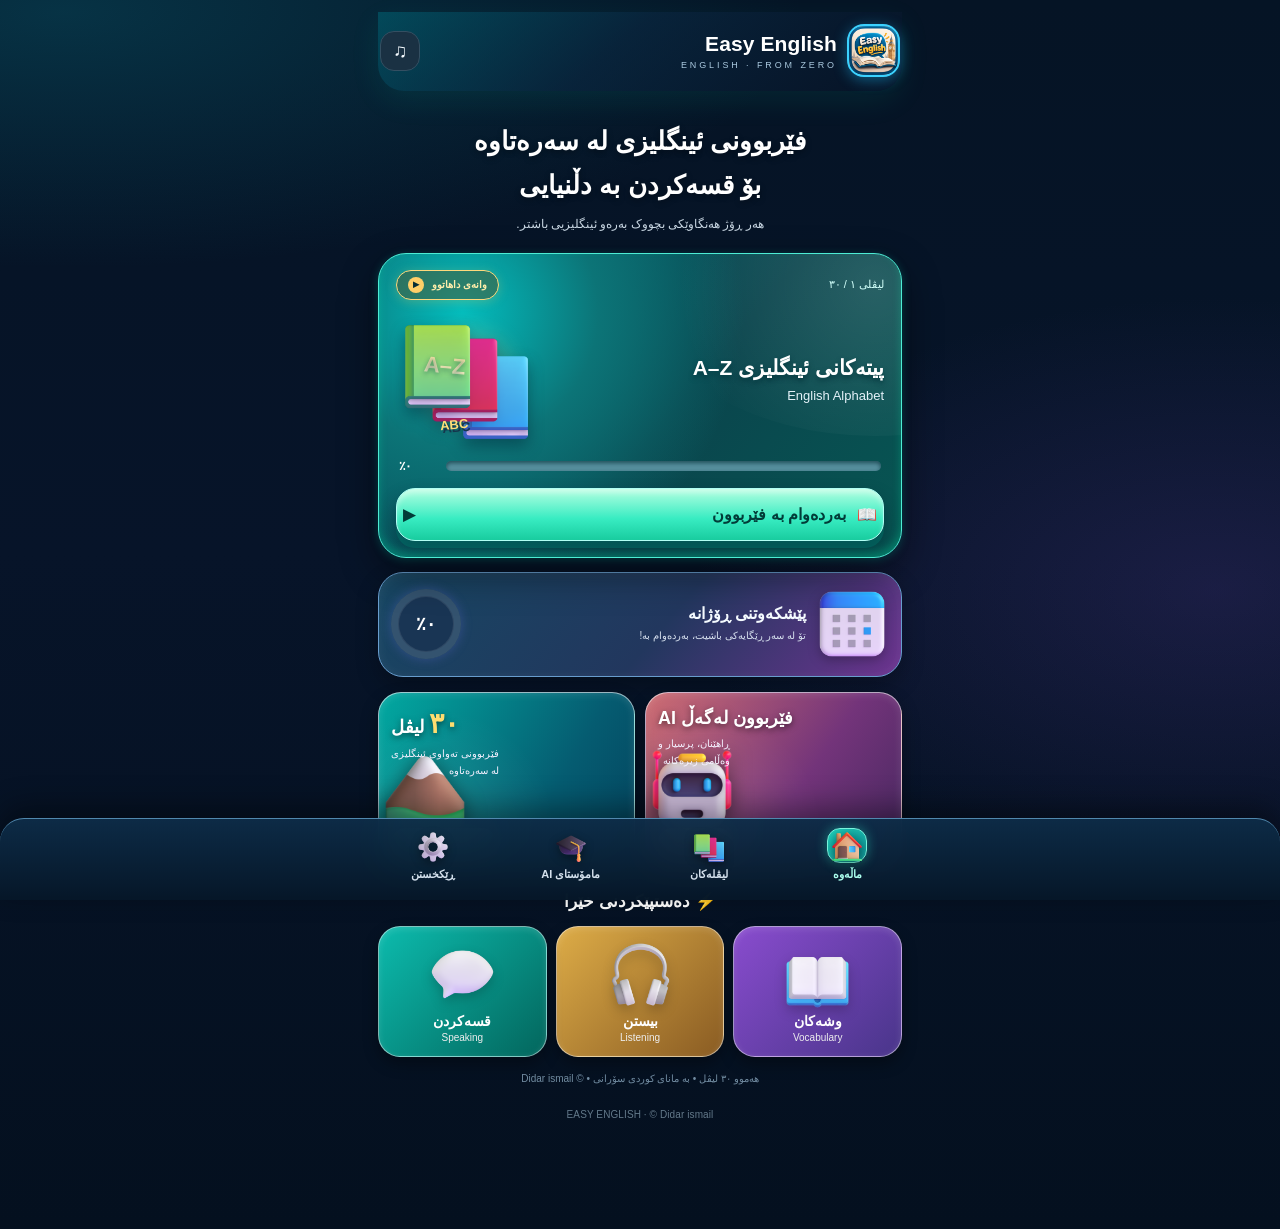
==== commit 951411c4: "Redesign Easy English to match colorful 3D reference with real artwork and better layout" ====
--- a/easy-english/app/src/main/assets/index.html
+++ b/easy-english/app/src/main/assets/index.html
@@ -93,6 +93,38 @@
 
 /* Easy English 3.2 GitHub — colorful functional SVG controls */
 .ee-icon{width:25px;height:25px;display:inline-block;flex-shrink:0;vertical-align:middle}.bottom .tabicon{height:35px;width:40px;display:grid;place-items:center;border-radius:13px}.bottom .tabicon .ee-icon{width:25px;height:25px}.bottom .tab.active .tabicon{background:linear-gradient(140deg,#19c6ad,#096f79);border:1px solid #73f4ce;box-shadow:0 0 17px #3ad6af66}.bottom .tab.active .ee-icon{color:white}.simple-hero{position:relative;overflow:hidden;background:linear-gradient(130deg,#0d5b69,#173449);border:1px solid #30b8a8;box-shadow:inset 0 -3px 0 #2fdfaf88,0 10px 30px #0004}.simple-hero h2{max-width:75%}.simple-hero p{max-width:75%}.ee-book{position:absolute;top:68px;left:21px;transform:rotate(-7deg);width:77px;height:91px;display:flex;flex-direction:column;justify-content:center;align-items:center;gap:3px;border:2px solid #85f2e9;border-radius:9px;background:linear-gradient(135deg,#11729b,#0b4081);color:#ffdf8f;box-shadow:7px 7px 0 #0d294e,8px 11px 18px #0006}.ee-book .ee-icon{color:#e3fbf3;width:38px;height:38px}.ee-book b{direction:ltr;font:700 16px Arial}.simple-primary{background:linear-gradient(100deg,#34e9c9,#52eab1)!important;color:#073e34!important}.ee-ai{background:linear-gradient(130deg,#493b82,#8b3c81)!important;border-color:#b37db5!important}.ee-review{background:linear-gradient(130deg,#214f7c,#342868)!important;border-color:#6c8dc8!important}.simple-quick .simple-quick-icon{height:49px;width:49px;display:grid;place-items:center;background:#ffffff25;border:1px solid #ffffff55;border-radius:15px}.simple-quick .simple-quick-icon .ee-icon{height:31px;width:31px;color:#fff}.simple-today{background:linear-gradient(110deg,#173b53,#302758);border-color:#6470a1}.simple-today-icon .ee-icon{color:#fbd98b}.ee-skills{margin:23px 0}.ee-skills h3{font-size:16px;margin:0 0 12px}.ee-skillgrid{display:grid;grid-template-columns:repeat(3,minmax(0,1fr));gap:10px}.ee-skillgrid button{display:flex;align-items:center;justify-content:center;flex-direction:column;gap:5px;min-height:126px;color:#fff;border:1px solid #ffffff55;border-radius:17px;background:linear-gradient(140deg,#7051ac,#453589)}.ee-skillgrid button:nth-child(2){background:linear-gradient(140deg,#b27b2e,#77511f)}.ee-skillgrid button:nth-child(3){background:linear-gradient(140deg,#0c9a8c,#087167)}.ee-skillgrid b{font-size:13px}.ee-skillgrid small{font:10px Arial;color:#ebf4fa}.ee-skillgrid .ee-icon{width:35px;height:35px;margin-bottom:5px}.ai3-avatar .ee-icon{height:35px;width:35px;color:#d8fff2}.bottom{background:#0c1d31f6;border-color:#316076}
+
+/* v3.3 – closer to the user's approved colorful 3D visual reference */
+:root{--bg:#061427;--text:#f5fbff;--emerald:#39edc6;--gold:#ffdb83}
+body{background:radial-gradient(75% 27% at 5% 1%,#09617565,transparent 77%),radial-gradient(48% 28% at 95% 48%,#4f378d45,transparent 85%),linear-gradient(180deg,#051425,#071429 45%,#04101f);color:#fff}
+.app{padding-top:calc(12px + env(safe-area-inset-top));padding-bottom:calc(106px + env(safe-area-inset-bottom))}
+.top{top:0;border:0;padding:12px 2px 14px;background:linear-gradient(140deg,#00687888 0%,#09263fbb 45%,#07162ae8 90%);border-radius:0 0 26px 26px;box-shadow:0 10px 30px #0eddb217}
+.logo{height:53px;width:53px;border-radius:17px;border:2px solid #3bd2ff;box-shadow:0 3px 14px #1cc2fd6b}
+.brand b{font-size:21px;font-family:Arial,sans-serif}.brand small{font-size:9px;letter-spacing:2.9px;color:#aac9df}
+.gl-home{padding-top:16px}.gl-greeting{text-align:center;padding:5px 6px 17px}.gl-greeting h1{font-size:clamp(18px,5.1vw,26px);line-height:1.7;margin:0 0 7px;font-weight:900;text-shadow:0 2px 6px #0005}.gl-greeting p{font-size:12px;margin:0;color:#cad8e4;line-height:1.8}
+.gl-hero{position:relative;overflow:hidden;min-height:293px;padding:16px 17px 16px;border-radius:28px;border:1.5px solid #4decd4;background:radial-gradient(circle at 16% 19%,#03bdbe 0%,#0c7477 27%,transparent 56%),linear-gradient(130deg,#035d6a,#0a454d 55%,#075653);box-shadow:inset 0 -5px 9px #05ffb342,0 15px 38px #0007,0 2px 9px #03a99e64}
+.gl-hero::before{content:'';position:absolute;top:-40%;right:-40%;width:90%;height:100%;border-radius:100%;background:radial-gradient(circle,#ffffff20,transparent 70%);pointer-events:none}
+.gl-hero-head{display:flex;justify-content:space-between;align-items:center;gap:8px;position:relative;z-index:1}
+.gl-badge{order:2;color:#ffedaa;border:1px solid #ffd97b;border-radius:99px;background:#4d552e85;padding:6px 11px;font-size:10px;font-weight:800;box-shadow:0 2px 11px #edc45344}
+.gl-badge b{display:inline-grid;place-items:center;color:#062d34;background:#ffcf68;border-radius:50%;width:16px;height:16px;font-size:8px;margin-right:5px}
+.gl-level-badge{order:1;font-size:11px;color:#d1fffa}
+.gl-hero-main{display:flex;flex-direction:row-reverse;align-items:center;gap:9px;min-height:155px;position:relative;z-index:1}
+.gl-book3d{flex:0 0 141px;width:141px;height:142px;position:relative;display:flex;justify-content:center;align-items:center}
+.gl-book3d:before{content:'';position:absolute;inset:8px;background:radial-gradient(ellipse,#ffe38070,transparent 68%);filter:blur(7px)}
+.gl-book3d img{width:141px;height:141px;object-fit:contain;position:relative;filter:drop-shadow(0 7px 8px #001a2d6b)}
+.gl-book-label{position:absolute;top:47px;left:28px;transform:rotate(5deg);background:linear-gradient(180deg,#fae29d,#fff9d0);-webkit-background-clip:text;background-clip:text;color:transparent;font:900 22px Arial,sans-serif;text-shadow:0 2px 5px #0640517f}
+.gl-book3d em{position:absolute;left:44px;bottom:16px;color:#ffdf78;font:900 13px Arial;transform:rotate(-5deg);text-shadow:2px 3px #16354d}
+.gl-hero-copy{flex:1;min-width:0;text-align:right}.gl-hero-copy h2{font-size:clamp(15px,4.7vw,21px);margin:0 0 5px;line-height:1.5;color:#fff;text-shadow:0 3px 5px #002e37aa}.gl-hero-copy p{font:13px Arial,sans-serif;color:#e4f2f9;text-align:right;margin:0}
+.gl-track-row{display:flex;align-items:center;gap:10px;flex-direction:row;margin:4px 3px 15px}.gl-track{flex:1;height:10px;background:#558f9d;border-radius:10px;box-shadow:inset 0 2px 4px #052b34aa;overflow:hidden}.gl-track>div{height:100%;background:linear-gradient(90deg,#b0ffea,#31f6ba);border-radius:10px}.gl-track-row strong{font-size:12px;min-width:37px;text-align:left;color:#fff}
+.gl-continue{width:100%;display:flex;align-items:center;justify-content:center;gap:11px;min-height:53px;border:1.5px solid #b1fff4;border-radius:19px;background:linear-gradient(180deg,#b4ffe1 0%,#38ecc2 58%,#18cc9f 100%);box-shadow:inset 0 4px 5px #ffffff55,0 7px 0 #006d6690,0 10px 18px #001d2d78;color:#023c38;font-weight:900;font-size:16px}.gl-continue b{margin-right:auto;font:17px Arial}.gl-continue:active{transform:translateY(3px);box-shadow:inset 0 2px 5px #ffffff55,0 3px 0 #006d66}
+.gl-daily{display:flex;align-items:center;gap:10px;width:100%;min-height:105px;margin:14px 0 15px;padding:9px 12px;border:1.3px solid #689dce;color:#f5fbff;text-align:right;border-radius:25px;background:linear-gradient(130deg,#174763,#22375e 54%,#6d3490);box-shadow:inset 0 1px 12px #ffffff10,0 9px 22px #0004}
+.gl-calendar{width:73px;height:74px;display:grid;place-items:center;flex:0 0 73px}.gl-calendar img{width:74px;height:74px;object-fit:contain;filter:drop-shadow(0 4px 6px #0004)}.gl-daily-copy{flex:1;display:flex;flex-direction:column;gap:4px}.gl-daily-copy strong{font-size:16px}.gl-daily-copy small{font-size:10px;line-height:1.8;color:#d7e1ef}.gl-ring{order:3;flex:0 0 70px;height:70px;width:70px;border-radius:100%;padding:7px;background:conic-gradient(#5cebbd var(--progress),#34536f 0);box-shadow:0 0 12px #6e6fe44f}.gl-ring>b{height:100%;width:100%;display:grid;place-items:center;border-radius:100%;background:#193554;border:1px solid #ffffff17;font:900 18px Arial;color:#fff}
+.gl-feature-grid{display:grid;grid-template-columns:1fr 1fr;gap:10px}.gl-feature{position:relative;overflow:hidden;display:flex;flex-direction:column;align-items:flex-start;min-height:180px;border:1.3px solid #ffffff99;border-radius:23px;color:#fff;text-align:right;padding:14px 12px;box-shadow:inset 0 1px 9px #fff2,0 8px 18px #0005}.gl-feature::before{content:'';position:absolute;inset:0;background:radial-gradient(circle at 22% 77%,#ffffff18,transparent 50%);pointer-events:none}.gl-feature-ai{background:linear-gradient(125deg,#ce6d72 0%,#73347a 58%,#45275f)}.gl-feature-levels{background:linear-gradient(120deg,#02a9a1,#055c71 65%,#04425d)}.gl-feature strong{position:relative;z-index:1;align-self:flex-end;font-size:clamp(15px,4vw,18px);line-height:1.3;font-weight:900;text-shadow:0 2px 6px #0008}.gl-feature strong em{font:900 28px Arial;color:#ffdd70}.gl-feature small{position:relative;align-self:flex-end;z-index:1;font-size:10px;line-height:1.7;color:#f4f0ff;margin-top:5px}.gl-feature-img{position:absolute;left:1px;bottom:33px;width:90px;height:95px;object-fit:contain;filter:drop-shadow(0 4px 10px #0008)}.gl-feature-cta{position:relative;z-index:1;align-self:flex-end;margin-top:auto;border-radius:99px;padding:8px 12px;background:linear-gradient(180deg,#ffebcb,#ffc68e);color:#332640;font-size:11px;font-weight:900;box-shadow:0 5px 10px #0003}.gl-feature-levels .gl-feature-cta{background:linear-gradient(180deg,#91ffe0,#36e3c7);color:#063b3c}
+.gl-skills{margin:19px 0 15px}.gl-skills h3{font-size:17px;text-align:center;color:#fff;margin:0 0 14px}.gl-skill-grid{display:grid;grid-template-columns:repeat(3,minmax(0,1fr));gap:9px}.gl-skill{min-width:0;min-height:131px;display:flex;flex-direction:column;align-items:center;justify-content:center;gap:3px;border-radius:22px;border:1.2px solid #ffffff7d;color:#fff;box-shadow:inset 0 2px 7px #ffffff22,0 7px 15px #0005}.gl-skill img{height:71px;width:74px;object-fit:contain;filter:drop-shadow(0 5px 6px #0003)}.gl-skill b{font-size:14px}.gl-skill small{font:10px Arial;color:#eee}.gl-skill-vocab{background:linear-gradient(135deg,#894cce,#49358a)}.gl-skill-listen{background:linear-gradient(135deg,#ddac47,#8a5c23)}.gl-skill-talk{background:linear-gradient(135deg,#0cbbad,#03665d)}.gl-footnote{text-align:center;color:#728ca1;font-size:10px;margin:16px 0}
+.bottom{background:linear-gradient(180deg,#0d2c47f8,#061728f8);border-top:1px solid #5088ae;border-radius:24px 24px 0 0;box-shadow:0 -10px 30px #0006}.gl-nav{gap:1px;padding:4px 4px 2px}.gl-nav .tab{min-height:75px;color:#d4e1ed;font-size:11px;font-weight:700;padding:6px 1px}.gl-navicon{width:46px;height:42px;display:grid;place-items:center;border-radius:13px;transition:transform .14s}.gl-navicon img{height:34px;width:34px;object-fit:contain;filter:drop-shadow(0 3px 5px #0006)}.gl-nav .tab.active{color:#abffee}.gl-nav .tab.active .gl-navicon{transform:translateY(-1px);background:linear-gradient(140deg,#14bfae,#036b7a);box-shadow:inset 0 0 13px #43ffda70,0 0 12px #2ae5ca70;border:1px solid #7af7df}
+.ai3-avatar{background:radial-gradient(circle at 33% 30%,#1aa9ba,#37307c)!important}.ai3-avatar span{display:none!important}.ai3-avatar:before{content:'';display:block;position:absolute;inset:4px;background:url('art/robot.png') center/contain no-repeat;filter:drop-shadow(0 5px 6px #0005)}.simple-lesson-ai:before{content:'';background:url('art/robot.png') center/contain no-repeat;flex:0 0 50px;height:50px}.simple-lesson-ai{background:linear-gradient(130deg,#392a66,#174e69);border-color:#845cdb}
+@media(max-width:375px){.gl-book3d{flex-basis:113px;width:113px}.gl-book3d img{height:115px;width:115px}.gl-book-label{left:21px;top:44px;font-size:18px}.gl-hero h2{font-size:15px}.gl-feature-img{width:77px}.gl-feature strong{font-size:14px}.gl-skill img{width:63px;height:62px}.gl-ring{flex-basis:61px;height:61px;width:61px}.gl-calendar,.gl-calendar img{width:58px;height:58px;flex-basis:58px}}
+
 </style>
 </head>
 <body>
@@ -120,33 +152,53 @@
 const icons={home:'⌂',levels:'▤',review:'↻',ai:'✦',settings:'⚙'};
 function header(){document.getElementById('top').innerHTML=`<div class="logo"><img src="[data-uri]" alt="Easy English" width="41" height="41" style="display:block;border-radius:11px;width:100%;height:100%"></div><div class="brand"><b>Easy English</b><small>ENGLISH · FROM ZERO</small></div><button class="round-btn" data-action="teacher-check" aria-label="تاقیکردنەوەی دەنگ">♫</button>`}
 const EE_ICONS={home:'<path d="m3 10 9-7 9 7v10H4V10zm7 11v-7h4v7"/>',levels:'<path d="m4 7 8-4 8 4-8 4zM4 12l8 4 8-4M4 17l8 4 8-4"/>',ai:'<rect x="4" y="7" width="16" height="13" rx="4"/><path d="M12 3v4M8 14h1m6 0h1M9 17q3 2 6 0"/>',settings:'<circle cx="12" cy="12" r="7"/><circle cx="12" cy="12" r="2"/><path d="M12 2v3M12 19v3M2 12h3M19 12h3"/>',book:'<path d="M12 6c-3-2-6-2-9-1v14c3-1 6-1 9 1m0-14c3-2 6-2 9-1v14c-3-1-6-1-9 1m0-14v14"/>',headphones:'<path d="M3 14v-2a9 9 0 0 1 18 0v2M3 14v5h5v-7H6q-3 0-3 2m18 0v5h-5v-7h2q3 0 3 2"/>',chat:'<path d="M5 3h14a3 3 0 0 1 3 3v10a3 3 0 0 1-3 3H9l-6 3v-6a3 3 0 0 1-1-3V6a3 3 0 0 1 3-3zM7 9h10M7 13h8"/>',review:'<path d="M20 7a8 8 0 1 0 2 8M20 3v4h-4M4 17v4h4"/>',calendar:'<rect x="3" y="5" width="18" height="16" rx="3"/><path d="M7 3v4M17 3v4M3 10h18M8 15l2 2 5-5"/>'};function eeIcon(n){return '<svg class="ee-icon" viewBox="0 0 24 24" fill="none" stroke="currentColor" stroke-width="1.8" stroke-linecap="round" stroke-linejoin="round" aria-hidden="true">'+(EE_ICONS[n]||EE_ICONS.book)+'</svg>'}
-function nav(){const tabs=[['home','ماڵەوە'],['levels','لیڤلەکان'],['ai','مامۆستای AI'],['settings','ڕێکخستن']];document.getElementById('nav').innerHTML='<div class="tabs">'+tabs.map(([p,label])=>'<button class="tab '+(page===p||(page==='lesson'&&p==='levels')?'active':'')+'" data-page="'+p+'" aria-label="'+label+'"><span class="tabicon">'+eeIcon(p)+'</span><span>'+label+'</span></button>').join('')+'</div>'}
-
+function nav(){
+ const tabs=[['home','ماڵەوە','home'],['levels','لیڤلەکان','books'],['ai','مامۆستای AI','graduation'],['settings','ڕێکخستن','gear']];
+ document.getElementById('nav').innerHTML='<div class="tabs gl-nav">'+tabs.map(([p,label,art])=>'<button type="button" class="tab '+(page===p||(page==='lesson'&&p==='levels')?'active':'')+'" data-page="'+p+'" aria-label="'+label+'"><span class="tabicon gl-navicon"><img src="art/'+art+'.png" alt="" loading="lazy"></span><span>'+label+'</span></button>').join('')+'</div>';
+}
 function toast(msg){const e=document.getElementById('toast');e.textContent=msg;e.classList.add('show');clearTimeout(window.tt);window.tt=setTimeout(()=>e.classList.remove('show'),3200)}
 function status(){return `<div class="statrow"><div class="stat"><strong>${nku(done())}</strong><span>لیڤلی تەواوبوو</span></div><div class="stat"><strong>${nku(30)}</strong><span>کۆی لیڤلەکان</span></div><div class="stat"><strong>${nku(state.sessions)}</strong><span>تاقیکردنەوە</span></div></div>`}
 function home(){
  const n=nextLevel(),l=level(n),count=done(),percent=Math.round(count/30*100);
- return `<div class="section simple-home">
-   <div class="simple-eyebrow">EASY ENGLISH <span>·</span> ENGLISH FROM ZERO</div>
-   <div class="simple-greeting"><div><h1>فێربوونەکەت لێرەوە دەست پێ دەکات</h1><p>هەر ڕۆژ هەنگاوێکی بچووک بۆ فێربوونی ئینگلیزی.</p></div></div>
-   <div class="simple-hero"><div class="ee-book" aria-hidden="true">${eeIcon("book")}<b>A–Z</b></div>
-    <div class="simple-hero-head"><span class="simple-mark">وانەی داهاتوو</span><span class="simple-level-no">لیڤلی ${nku(n)} / ٣٠</span></div>
-    <h2>${esc(l.title)}</h2><p lang="en" dir="ltr">${esc(l.enTitle)}</p>
-    <div class="simple-track"><div style="width:${percent}%"></div></div>
-    <div class="simple-progress"><span>${nku(count)} لیڤل تەواو بووە</span><strong>${nku(percent)}٪</strong></div>
-    <button class="btn full simple-primary" data-action="enter" data-level="${n}">بەردەوام بە فێربوون <span>‹</span></button>
+ return `<div class="section gl-home">
+  <div class="gl-greeting">
+   <h1>فێربوونی ئینگلیزی لە سەرەتاوە<br>بۆ قسەکردن بە دڵنیایی</h1>
+   <p>هەر ڕۆژ هەنگاوێکی بچووک بەرەو ئینگلیزیی باشتر.</p>
+  </div>
+  <section class="gl-hero">
+   <div class="gl-hero-head"><span class="gl-badge">وانەی داهاتوو <b>▶</b></span><span class="gl-level-badge">لیڤلی ${nku(n)} / ٣٠</span></div>
+   <div class="gl-hero-main">
+     <div class="gl-book3d" aria-hidden="true"><img src="art/books.png" alt=""><span class="gl-book-label">A–Z</span><em>ABC</em></div>
+     <div class="gl-hero-copy"><h2>${esc(l.title)}</h2><p lang="en" dir="ltr">${esc(l.enTitle)}</p></div>
    </div>
-   <div class="simple-pairs">
-    <button class="simple-quick ee-ai" data-page="ai"><span class="simple-quick-icon">${eeIcon("ai")}</span><b>مامۆستای AI</b><small>پرسیار بکە و فێربە</small></button>
-    <button class="simple-quick ee-review" data-page="review"><span class="simple-quick-icon">${eeIcon("review")}</span><b>پێداچوونەوە</b><small>وشەکانت لەبیر مەکە</small></button>
+   <div class="gl-track-row"><div class="gl-track"><div style="width:${percent}%"></div></div><strong>${nku(percent)}٪</strong></div>
+   <button class="gl-continue" type="button" data-action="enter" data-level="${n}">📖 <span>بەردەوام بە فێربوون</span><b>▶</b></button>
+  </section>
+  <button class="gl-daily" type="button" data-page="review" aria-label="پێداچوونەوە و پێشکەوتنی ڕۆژانە">
+   <span class="gl-calendar"><img src="art/calendar.png" alt=""></span>
+   <span class="gl-daily-copy"><strong>پێشکەوتنی ڕۆژانە</strong><small>تۆ لە سەر ڕێگایەکی باشیت، بەردەوام بە!</small></span>
+   <span class="gl-ring" style="--progress:${percent}%"><b>${nku(percent)}٪</b></span>
+  </button>
+  <div class="gl-feature-grid">
+   <button class="gl-feature gl-feature-ai" type="button" data-page="ai" aria-label="فێربوون لەگەڵ مامۆستای AI">
+    <img class="gl-feature-img" src="art/robot.png" alt="">
+    <strong>فێربوون لەگەڵ AI</strong><small>ڕاهێنان، پرسیار و<br>وەڵامی زیرەکانە</small><span class="gl-feature-cta">دەستپێبکە ‹</span>
+   </button>
+   <button class="gl-feature gl-feature-levels" type="button" data-page="levels" aria-label="بینینی ٣٠ لیڤل">
+    <img class="gl-feature-img" src="art/mountain.png" alt="">
+    <strong><em>٣٠</em> لیڤل</strong><small>فێربوونی تەواوی ئینگلیزی<br>لە سەرەتاوە</small><span class="gl-feature-cta">سەیری لیڤلەکان ‹</span>
+   </button>
+  </div>
+  <div class="gl-skills"><h3>⚡ دەستپێکردنی خێرا</h3>
+   <div class="gl-skill-grid">
+    <button class="gl-skill gl-skill-vocab" data-page="levels" aria-label="فێربوونی وشەکان"><img src="art/openbook.png" alt=""><b>وشەکان</b><small>Vocabulary</small></button>
+    <button class="gl-skill gl-skill-listen" data-page="levels" aria-label="ڕاهێنانی بیستن"><img src="art/headphones.png" alt=""><b>بیستن</b><small>Listening</small></button>
+    <button class="gl-skill gl-skill-talk" data-page="ai" aria-label="ڕاهێنانی قسەکردن"><img src="art/chat.png" alt=""><b>قسەکردن</b><small>Speaking</small></button>
    </div>
-   <div class="simple-today"><div class="simple-today-icon">${eeIcon("calendar")}</div><div><b>پلانی ئەمڕۆ</b><p>٣٥ خولەک فێربوون و ڕاهێنان</p></div><span>٣٥ خولەک</span></div>
-   <div class="ee-skills"><h3>ڕاهێنانی خێرا</h3><div class="ee-skillgrid"><button data-page="levels">${eeIcon("book")}<b>وشەکان</b><small>Vocabulary</small></button><button data-page="levels">${eeIcon("headphones")}<b>بیستن</b><small>Listening</small></button><button data-page="ai">${eeIcon("chat")}<b>قسەکردن</b><small>Speaking</small></button></div></div>\n   <div class="simple-next"><div class="simple-next-title"><h3>ڕێگای فێربوون</h3><button data-page="levels">هەموو لیڤلەکان ‹</button></div>
-     <div class="simple-next-box"><span class="simple-next-number">${nku(n)}</span><div><b>${esc(l.title)}</b><small>${esc(l.enTitle)}</small></div><span class="simple-next-status">${count===30?'✓':'ئامادەیە'}</span></div>
-   </div>
+  </div>
+  <div class="gl-footnote">هەموو ٣٠ لیڤل • بە مانای کوردی سۆرانی • © Didar ismail</div>
  </div>`;
 }
-
 function allLevels(){
  const current=nextLevel();
  return `<div class="section simple-levels"><div class="simple-page-title"><span>فێربوون لە سفرەوە</span><h1>لیڤلەکان</h1><p>٣٠ لیڤل؛ هەر لیڤلێک بە هەنگاوێکی ئاسان.</p></div>
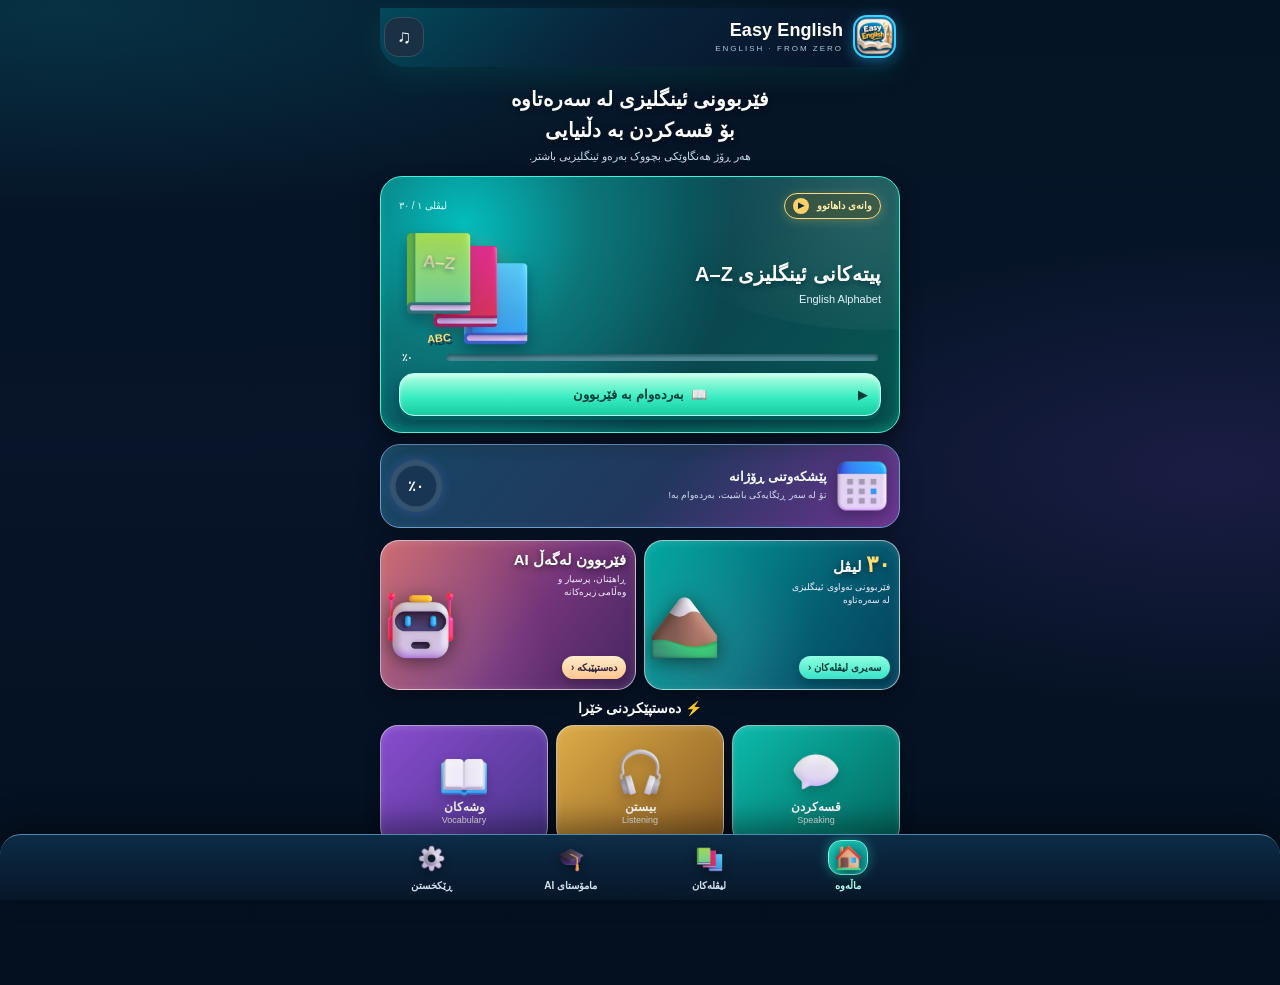
==== commit 921984b8: "Apply compact 3D styles to Easy English and prevent A–Z label wrapping" ====
--- a/easy-english/app/src/main/assets/index.html
+++ b/easy-english/app/src/main/assets/index.html
@@ -126,6 +126,7 @@
 @media(max-width:375px){.gl-book3d{flex-basis:113px;width:113px}.gl-book3d img{height:115px;width:115px}.gl-book-label{left:21px;top:44px;font-size:18px}.gl-hero h2{font-size:15px}.gl-feature-img{width:77px}.gl-feature strong{font-size:14px}.gl-skill img{width:63px;height:62px}.gl-ring{flex-basis:61px;height:61px;width:61px}.gl-calendar,.gl-calendar img{width:58px;height:58px;flex-basis:58px}}
 
 </style>
+<link rel="stylesheet" href="compact.css">
 </head>
 <body>
 <div class="app"><header class="top" id="top"></header><main id="main"></main><footer class="footer">EASY ENGLISH · © Didar ismail</footer></div>
@@ -169,7 +170,7 @@
    <div class="gl-hero-head"><span class="gl-badge">وانەی داهاتوو <b>▶</b></span><span class="gl-level-badge">لیڤلی ${nku(n)} / ٣٠</span></div>
    <div class="gl-hero-main">
      <div class="gl-book3d" aria-hidden="true"><img src="art/books.png" alt=""><span class="gl-book-label">A–Z</span><em>ABC</em></div>
-     <div class="gl-hero-copy"><h2>${esc(l.title)}</h2><p lang="en" dir="ltr">${esc(l.enTitle)}</p></div>
+     <div class="gl-hero-copy"><h2>${esc(l.title).replace(/A[–-]Z/g,'<span class="gl-nowrap">A–Z</span>')}</h2><p lang="en" dir="ltr">${esc(l.enTitle)}</p></div>
    </div>
    <div class="gl-track-row"><div class="gl-track"><div style="width:${percent}%"></div></div><strong>${nku(percent)}٪</strong></div>
    <button class="gl-continue" type="button" data-action="enter" data-level="${n}">📖 <span>بەردەوام بە فێربوون</span><b>▶</b></button>
--- a/easy-english/app/src/main/assets/compact.css
+++ b/easy-english/app/src/main/assets/compact.css
@@ -0,0 +1,41 @@
+/* Easy English 3.4: compact 3D layout matching approved reference */
+.gl-feature-grid,.gl-skill-grid{direction:ltr}
+.gl-feature,.gl-skill{direction:rtl}
+.gl-feature strong,.gl-feature small,.gl-feature-cta{align-self:flex-start}
+.gl-hero-head .gl-badge{order:0}.gl-hero-head .gl-level-badge{order:1}
+.gl-nowrap{display:inline-block;white-space:nowrap;direction:ltr;unicode-bidi:isolate;font-family:Arial,sans-serif;vertical-align:baseline}
+.app{padding:8px 10px calc(83px + env(safe-area-inset-bottom))}
+.top{padding:7px 4px 9px;min-height:59px}
+.logo{width:43px;height:43px;border-radius:14px}
+.brand b{font-size:18px}.brand small{font-size:8px;letter-spacing:2px;margin-top:2px}
+.gl-home{padding-top:5px}.gl-greeting{padding:5px 3px 11px}
+.gl-greeting h1{font-size:clamp(16px,4.55vw,20px);line-height:1.55;margin-bottom:3px}
+.gl-greeting p{font-size:10.5px;line-height:1.5}
+.gl-hero{min-height:0;padding:10px 12px 11px;border-radius:22px;box-shadow:inset 0 -4px 8px #01febc35,0 8px 20px #0007}
+.gl-hero-head{min-height:22px}.gl-badge{font-size:10px;padding:4px 8px}.gl-level-badge{font-size:10px}
+.gl-hero-main{min-height:100px;gap:3px}
+.gl-book3d{flex-basis:108px;width:108px;height:105px}.gl-book3d img{width:112px;height:112px}
+.gl-book-label{left:24px;top:34px;font-size:17px}.gl-book3d em{left:28px;bottom:5px;font-size:11px}
+.gl-hero-copy h2{font-size:clamp(14px,4vw,17px);line-height:1.45;margin-bottom:3px}
+.gl-hero-copy p{font-size:11px;line-height:1.45}
+.gl-track-row{margin:3px 3px 10px;gap:7px}.gl-track{height:7px}.gl-track-row strong{font-size:10px}
+.gl-continue{min-height:43px;border-radius:15px;font-size:13px;position:relative;gap:7px;box-shadow:inset 0 3px 4px #ffffff60,0 4px 0 #006d6688,0 7px 13px #001b2d66}
+.gl-continue b{position:absolute;right:12px;font-size:13px;margin:0}
+.gl-daily{min-height:70px;margin:11px 0 12px;padding:6px 9px;border-radius:20px;gap:7px}
+.gl-calendar{width:56px;height:56px;flex-basis:56px}.gl-calendar img{width:56px;height:56px}
+.gl-daily-copy strong{font-size:13px}.gl-daily-copy small{font-size:9px;line-height:1.6}
+.gl-ring{flex-basis:52px;width:52px;height:52px;padding:5px}.gl-ring>b{font-size:14px}
+.gl-feature-grid{gap:8px}.gl-feature{min-height:123px;border-radius:19px;padding:10px 9px}
+.gl-feature strong{font-size:clamp(13px,3.5vw,15px);line-height:1.25}.gl-feature strong em{font-size:23px}
+.gl-feature small{font-size:8.5px;margin-top:3px;line-height:1.55}
+.gl-feature-img{width:78px;height:75px;left:0;bottom:26px}
+.gl-feature-cta{padding:6px 9px;font-size:10px}
+.gl-skills{margin:10px 0 8px}.gl-skills h3{font-size:14px;margin:0 0 9px}
+.gl-skill-grid{gap:8px}.gl-skill{min-height:100px;border-radius:18px;gap:1px}
+.gl-skill img{width:52px;height:54px}.gl-skill b{font-size:12px}.gl-skill small{font-size:9px}
+.gl-footnote{font-size:9px;margin:8px 0}
+.bottom{border-radius:21px 21px 0 0}.gl-nav{padding:2px 3px 0}
+.gl-nav .tab{min-height:63px;font-size:10px;padding:4px 0}
+.gl-navicon{width:37px;height:35px;border-radius:11px}.gl-navicon img{width:29px;height:29px}
+@media(min-width:460px){.app{padding-left:20px;padding-right:20px}.gl-hero{padding:16px 18px}.gl-hero-main{min-height:128px}.gl-book3d{flex-basis:135px;width:135px;height:130px}.gl-book3d img{width:138px;height:138px}.gl-hero-copy h2{font-size:20px}.gl-daily{min-height:84px}.gl-feature{min-height:150px}.gl-skill{min-height:120px}}
+@media(max-width:335px){.gl-book3d{flex-basis:90px;width:90px}.gl-book3d img{width:93px;height:93px}.gl-hero-copy h2{font-size:13px}.gl-feature-img{width:60px;height:65px}.gl-feature strong{font-size:12px}.gl-daily-copy small{font-size:8px}}
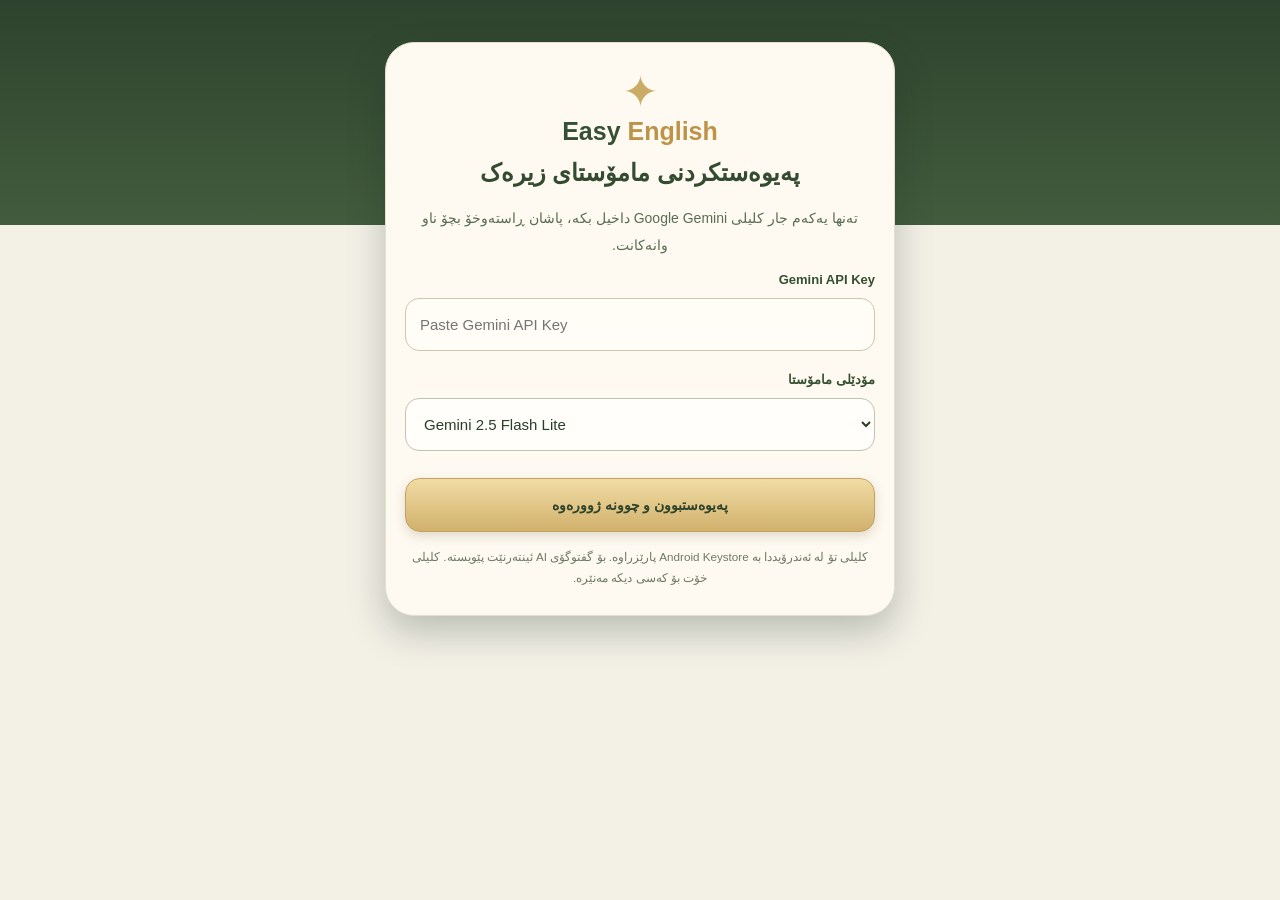
==== commit fa23a699: "Activate Easy English v5 accessible olive redesign and voice/API onboarding" ====
--- a/easy-english/app/src/main/assets/index.html
+++ b/easy-english/app/src/main/assets/index.html
@@ -2,7 +2,7 @@
 <html lang="ckb" dir="rtl">
 <head>
 <meta charset="utf-8"><meta name="viewport" content="width=device-width,initial-scale=1,viewport-fit=cover,maximum-scale=1,user-scalable=no">
-<meta name="theme-color" content="#091322"><meta name="color-scheme" content="dark">
+<meta name="theme-color" content="#31442e"><meta name="color-scheme" content="light">
 <title>Easy English</title>
 <style>
 :root{--bg:#080f1e;--bg2:#0f1c2d;--card:#142337;--soft:#182a40;--line:#293a4c;--text:#eef8fb;--muted:#9cb1c2;--emerald:#30d5a2;--green:#159873;--gold:#f1c978;--red:#ff8d90;--r:20px;--shadow:0 16px 45px rgba(0,0,0,.23)}
@@ -127,6 +127,7 @@
 
 </style>
 <link rel="stylesheet" href="compact.css">
+<link rel="stylesheet" href="improve-v5.css">
 </head>
 <body>
 <div class="app"><header class="top" id="top"></header><main id="main"></main><footer class="footer">EASY ENGLISH · © Didar ismail</footer></div>
@@ -532,5 +533,6 @@
 window.addEventListener('load',()=>{if(state.settings.reminders)reminder();});
 render(true);
 </script>
+<script src="improve-v5.js"></script>
 </body>
 </html>
--- a/easy-english/app/src/main/assets/compact.css
+++ b/easy-english/app/src/main/assets/compact.css
@@ -39,3 +39,12 @@
 .gl-navicon{width:37px;height:35px;border-radius:11px}.gl-navicon img{width:29px;height:29px}
 @media(min-width:460px){.app{padding-left:20px;padding-right:20px}.gl-hero{padding:16px 18px}.gl-hero-main{min-height:128px}.gl-book3d{flex-basis:135px;width:135px;height:130px}.gl-book3d img{width:138px;height:138px}.gl-hero-copy h2{font-size:20px}.gl-daily{min-height:84px}.gl-feature{min-height:150px}.gl-skill{min-height:120px}}
 @media(max-width:335px){.gl-book3d{flex-basis:90px;width:90px}.gl-book3d img{width:93px;height:93px}.gl-hero-copy h2{font-size:13px}.gl-feature-img{width:60px;height:65px}.gl-feature strong{font-size:12px}.gl-daily-copy small{font-size:8px}}
+
+/* OLIVE-CREAM EASY ENGLISH GITHUB BUILD V4 */
+:root{--bg:#f2f0e5;--bg2:#e4e7d6;--card:#fffaf0;--soft:#e8eadc;--line:#dbd8c6;--text:#2e3d2c;--muted:#697464;--emerald:#6f8b5c;--green:#4a6040;--gold:#dbb46c;--red:#b9574c;--shadow:0 10px 27px rgba(29,47,24,.12);color-scheme:light}
+html{background:#f2f0e5;color-scheme:light!important}body{background:linear-gradient(180deg,#30422e 0,#465c40 230px,#f2f0e5 230px,#f2f0e5 100%)!important;color:#2e3d2c!important;font-family:'Noto Sans Arabic',Tahoma,Arial,sans-serif}
+.app{max-width:570px;margin:0 auto;padding-top:calc(14px + env(safe-area-inset-top))}.top{background:transparent!important;border:none!important;backdrop-filter:none!important;box-shadow:none!important}.brand b{color:#fff6e6!important;font-weight:800}.brand small{color:#e3ddbc!important}.round-btn{background:#e7e9d8!important;color:#40563b!important;border-color:#a5b196!important}.logo{background:#f3e8d5!important;border:1px solid #a4af91!important}
+.gl-greeting h1,.gl-greeting p{color:#fff7e8!important}.gl-greeting p{opacity:.85}.gl-hero{background:linear-gradient(130deg,#617853,#334830)!important;border:1px solid #81906f!important;box-shadow:0 12px 26px rgba(33,53,29,.22)!important;color:#fff8eb!important}.gl-hero *{text-shadow:none}.gl-hero h2,.gl-hero p,.gl-hero-copy h2,.gl-hero-copy p{color:#fff6e7!important}.gl-badge,.gl-level-badge{background:#f3e7c9!important;color:#526846!important;border:1px solid #d4b875!important}.gl-book3d{filter:drop-shadow(0 7px 10px #13271755)}.gl-track{background:#cbd3bb!important}.gl-track>div{background:linear-gradient(90deg,#dbc07f,#91b080)!important}
+.gl-continue,.btn{background:linear-gradient(180deg,#f2d596,#cfaa61)!important;color:#2e3d2a!important;border:1px solid #be9355!important;box-shadow:0 4px 14px #66502c30!important;text-shadow:none!important;font-weight:750!important}.gl-continue *{color:#2e3d2a!important}.gl-daily,.gl-feature,.gl-skill,.card,.stat,.rowcard,.word,.strip,.quiz-box,.answer,.teacher{background:#fffaf1!important;border-color:#ded9c7!important;color:#33452e!important;box-shadow:0 5px 18px rgba(35,49,29,.08)!important}.gl-feature,.gl-skill,.card{border-radius:22px!important}.gl-feature strong,.gl-skill b,.stat strong,.rowcard strong,.word strong{color:#354c33!important}.gl-feature small,.gl-skill small,.gl-daily-copy small,.card small,.stat span{color:#77806e!important}.gl-feature-cta,.softbtn{background:#e5ead9!important;color:#48613d!important;border:1px solid #ced6bb!important}.gl-skills h3,.section h1,.section h2,.section h3{color:#405539}.gl-greeting h1{color:#fff8e9!important}.gl-footnote{color:#7a8371!important}
+.gl-ring{background:#f7f5e8!important;border-color:#c8d4b9!important;color:#526b41!important}.gl-ring b{color:#3c5537!important}.gl-nav,.bottom{background:#fffaf0f5!important;border-color:#ddd9c6!important;box-shadow:0 -6px 25px #253f2420!important}.tab{color:#75806d!important}.tab.active{color:#49683d!important}.gl-navicon{background:#e8ebdd!important}.gl-nav .tab.active .gl-navicon{background:#dfebd2!important}.gl-navicon img{filter:saturate(.72)}.pill{color:#3d663a!important;background:#e1ecdb!important;border-color:#c3d1b8!important}.num{background:#56734a!important;color:#fffaf0!important}.progress{background:#d7dece!important}.progress>div{background:linear-gradient(90deg,#b1c391,#5b8750)!important}.select,input,textarea{background:#fffdf6!important;color:#2c3b29!important;border:1px solid #cdc8b2!important;outline-color:#829d70!important}.answer.correct{background:#e4efdc!important;border-color:#8eb081!important}.answer.wrong{background:#fae5dd!important;border-color:#d1a092!important}.warning{background:#fff2d8!important;color:#866327!important}.notice{background:#e4efdf!important;color:#456942!important}
+@media(max-width:380px){.gl-feature{min-height:118px}.app{padding-left:11px;padding-right:11px}}
--- a/easy-english/app/src/main/assets/improve-v5.css
+++ b/easy-english/app/src/main/assets/improve-v5.css
@@ -0,0 +1,28 @@
+/* Easy English V5: harmonized matte olive/cream and strong readable contrast */
+:root{--bg:#f3f0e6;--bg2:#e8ebdd;--card:#fffaf2;--soft:#e5ebdc;--line:#d5d7c9;--text:#2c3b29;--muted:#63735f;--emerald:#527648;--green:#344d32;--gold:#d6b572;--red:#aa4d47;--shadow:0 8px 22px rgba(39,56,34,.13);color-scheme:light}
+html{background:#f3f0e6!important;color-scheme:light}
+body{color:var(--text)!important;background:linear-gradient(180deg,#2e432d 0,#425b3d 225px,#f3f0e6 225px,#f3f0e6 100%)!important;background-attachment:fixed!important}
+.app{padding:calc(18px + env(safe-area-inset-top)) 16px calc(102px + env(safe-area-inset-bottom))!important;max-width:580px}
+.top{position:relative!important;top:auto!important;min-height:72px!important;padding:10px 4px 12px!important;background:transparent!important;box-shadow:none!important;border:0!important;backdrop-filter:none!important}
+.brand b{font-size:22px!important;color:#fff8ed!important;font-weight:850}.brand small{color:#e6dfcb!important;font-size:10px!important}.round-btn{background:#e3e9d9!important;color:#405a3b!important;border:1px solid #c5ceb8!important}.logo{background:#fff8e8!important;border:2px solid #a4b392!important;box-shadow:0 4px 14px #19382255!important}
+.gl-greeting h1,.gl-greeting p{color:#fff9ee!important}.gl-greeting h1{font-size:clamp(18px,5vw,23px)!important}
+.gl-hero{background:linear-gradient(140deg,#617b54,#354c32)!important;border:1px solid #a0ae89!important;box-shadow:0 10px 24px #223a2260!important}.gl-hero h2,.gl-hero-copy h2,.gl-hero p,.gl-hero-copy p{color:#fff8e9!important}.gl-badge,.gl-level-badge{background:#f8edd2!important;border:1px solid #c9ae6f!important;color:#3b5738!important}
+.gl-continue,.btn{background:linear-gradient(180deg,#f1dca4 0%,#d1b16c 100%)!important;border:1px solid #c1a162!important;color:#30432b!important;font-weight:800!important;box-shadow:0 4px 12px #4b431b2e!important}.gl-continue *,button.btn *,button.gl-continue *{color:#30432b!important}
+.gl-feature,.gl-skill,.card,.stat,.word,.quiz-box,.simple-setting-card,.simple-overall,.simple-lesson-card,.simple-level,.simple-row,.simple-review,.answer,.tile{background:#fffaf2!important;border:1px solid #d9d9c8!important;color:#2d412c!important;box-shadow:0 7px 18px rgba(34,52,28,.095)!important}
+.gl-feature,.gl-skill,.simple-setting-card,.quiz-box,.card{border-radius:22px!important}.gl-feature strong,.gl-skill b,.card h3,.stat strong,.tile b,.word b{color:#344e30!important}.gl-feature small,.gl-skill small,.card p,.word small,.stat span,.subhead,.fineprint{color:#5c6e59!important}
+.gl-feature-cta,.softbtn,.gl-skill,.tabicon{color:#395a35!important}.gl-feature-cta,.softbtn{background:#e7eedf!important;border:1px solid #c5d2b9!important;box-shadow:none!important;font-weight:700!important}
+.gl-skills h3,.section h2{color:#334a30!important}.gl-greeting h1,.gl-hero h2{color:#fffaf0!important}
+.gl-ring{background:#f7f7ee!important;border-color:#aaba9f!important}.gl-ring>b{color:#3c5b36!important}.gl-daily{background:#fff8ea!important;border:1px solid #d8dac7!important}.gl-daily-copy strong{color:#354a2d!important}.gl-daily-copy small{color:#576b55!important}
+.bottom,.gl-nav{background:#fff9eff4!important;border-top:1px solid #d6d8c7!important;box-shadow:0 -6px 23px #32452e21!important}.gl-nav .tab{color:#5a6e57!important}.gl-nav .tab.active{color:#304b2f!important}.gl-navicon{background:#ebeee2!important;border:1px solid transparent!important}.gl-nav .tab.active .gl-navicon{background:#dce9d1!important;border:1px solid #b3c8a4!important;box-shadow:0 2px 9px #5c7a502d!important}.gl-navicon img{filter:none!important}.footer{color:#63705e!important}
+.pill{background:#eaf1e4!important;border:1px solid #cbdabd!important;color:#3f603a!important}.pill.gold{background:#fff0d2!important;border-color:#dfc58c!important;color:#78592c!important}.count{color:#f1dfae!important}.progress{background:#d5deca!important}.progress>div{background:linear-gradient(90deg,#708d61,#b5c89b)!important}
+.quiz-box{padding:26px 20px!important;min-height:235px!important}.quiz-box .question{color:#354b32!important;font-size:17px!important;line-height:1.8!important;font-weight:750!important;opacity:1!important}.quiz-box .bigq{color:#496a44!important;font-size:clamp(36px,9vw,48px)!important;line-height:1.2!important;font-weight:800!important;text-shadow:none!important;margin:18px 0!important}.answer{width:100%!important;min-height:69px!important;font-size:19px!important;line-height:1.5!important;padding:14px 18px!important;background:#fff9f0!important;border-color:#d3d3c4!important;color:#2b3a29!important}.answer *{color:#2e402d!important}.answer .circle{border-color:#879b84!important;color:#465e42!important;font-size:15px!important;width:37px!important;height:37px!important;flex-basis:37px!important;background:#f3f6ed!important}.answer.correct{background:#e1efda!important;border-color:#7da36f!important}.answer.wrong{background:#f9e7e0!important;border-color:#d5a092!important}.answer.correct>span:last-child{color:#2e7c3b!important}.answer:disabled{opacity:1!important}.notice{background:#e2edd9!important;color:#29502e!important;border-color:#aac39d!important}.warning{background:#fff0d7!important;color:#71521a!important;border-color:#d3b479!important}
+.simple-page-title h1,.section>.hero-headline{color:#fdf8e7!important}.simple-page-title p,.simple-page-title>span{color:#e9dfbe!important}.simple-setting-card h2,.simple-field label,.simple-hint,.simple-setting-card summary{color:#364d31!important}.simple-field{border-color:#dee0cf!important}.simple-field input,.simple-field select,.select{background:#fffef9!important;border:1px solid #bbc8b4!important;color:#263c2b!important}.simple-setting-card p,.simple-setting-card small{color:#5b7058!important}
+.alpha .tile{background:#fffaf2!important;color:#355431!important}.alpha .tile small{color:#4e6b4b!important}.minirow{color:#344832!important}.native,.english{color:#33472f!important}.voice-entry{background:#f0f5e9!important;border-color:#b9cda9!important}.voice-entry .helper{color:#4d6649!important}.voice-entry input{background:#fffefa!important;color:#2e4230!important;border-color:#a3bd9d!important}
+.ai3-shell{color:#2f432c!important;padding:12px 0 22px!important}.ai3-topline{color:#ead7a7!important;margin:8px 5px 14px!important}.ai3-topline-art{color:#f1d69f!important}.ai3-teacher{background:linear-gradient(125deg,#516d46 0%,#344d31 100%)!important;border:1px solid #879e7c!important;border-radius:24px!important;padding:16px 13px!important;box-shadow:0 8px 20px #273e2b48!important;gap:11px!important}.ai3-avatar{background:linear-gradient(145deg,#aec29c,#617c51)!important;border-color:#a3bb91!important;width:73px!important;height:73px!important;border-radius:19px!important}.ai3-avatar:before{background-image:url('art/robot.png')!important}.ai3-overline{color:#e3d1a6!important}.ai3-teacher-copy h1,.ai3-teacher-desc{color:#fff8ed!important}.ai3-state-row{margin:12px 0!important}.ai3-connection{background:#e1efdd!important;color:#45673c!important;border-color:#b9cdae!important}.ai3-lesson-pill{background:#f6ebd5!important;color:#614e2d!important;border-color:#dac69e!important}
+.ai3-conversation{background:#fffaf3!important;color:#34482f!important;border:1px solid #dadbc9!important;box-shadow:0 5px 17px #344d3222!important;min-height:280px!important;max-height:48vh!important}.ai3-msg-inner{background:#f0f1e7!important;border:1px solid #d9dfce!important;color:#2d3b2c!important}.ai3-msg.me .ai3-msg-inner{background:#e1edda!important;border-color:#c2d7b6!important}.ai3-msg-badge{background:#dae7d0!important;border-color:#9ab58f!important;color:#35512f!important}.ai3-msg.me .ai3-msg-badge{background:#ddc893!important;border-color:#bfaa76!important;color:#3b382a!important}.ai3-message-text{color:#263a2a!important;white-space:pre-wrap!important;overflow-wrap:anywhere}.ai3-empty,.ai3-empty p{color:#536b50!important}.ai3-empty strong{color:#354c31!important}.ai3-empty-mark{background:#e2ead5!important;color:#597247!important;border-color:#becfb0!important}.ai3-empty-prompt{background:#f5eedb!important;color:#3e5938!important;border-color:#d9c79d!important}.ai3-listen{color:#405c3d!important;background:#e5ecdf!important;border:1px solid #becdad!important}
+.ai3-practice-head{color:#30472e!important}.ai3-practice{background:#fffaf0!important;border:1px solid #dedaca!important;border-radius:20px!important;padding:16px!important}.ai3-sample-list button{color:#335330!important;background:#e8ede0!important;border:1px solid #c4d1b7!important}.ai3-compose{background:#fffaf1!important;border:1px solid #d7dac7!important;color:#314b2d!important}.ai3-compose>label{color:#344b31!important}.ai3-compose .ai-input{background:#fffefa!important;color:#2e3f2c!important;border:1px solid #b8c7b3!important;min-width:0!important}.ai3-compose-foot{color:#60735b!important}.ai3-send{background:linear-gradient(#f0dca0,#d6b46e)!important;color:#334c31!important}.ai3-config,.ai3-first-key{display:none!important}
+.ee5-setup{max-width:510px;margin:24px auto 0;padding:23px 19px 27px;border-radius:29px;background:#fffaf1;box-shadow:0 16px 36px #172d2442;border:1px solid #e4dfc9;text-align:center}.ee5-setup-star{font-size:44px;color:#caac66}.ee5-setup h1{color:#334b30;font-size:24px;line-height:1.55;margin:4px 0 7px}.ee5-setup p{color:#586d53;line-height:1.9}.ee5-setup-logo{font-size:25px;font-weight:900;color:#355035;margin-bottom:8px}.ee5-setup-logo em{color:#bd9348;font-style:normal}.ee5-setup input,.ee5-setup select{width:100%;min-height:53px;padding:12px 14px;border-radius:14px;border:1px solid #b9c7ae;background:#fffefa;color:#283e2a;font-size:15px;margin:9px 0;text-align:left}.ee5-setup label{display:block;text-align:right;margin:12px 0 2px;font-weight:800;color:#354f31;font-size:13px}.ee5-setup button{width:100%;min-height:54px;border-radius:15px;margin-top:18px;font-weight:800}.ee5-setup small{display:block;color:#6e7a66;margin-top:14px;line-height:1.8}.ee5-setup .ee5-status{background:#e9f0e3;color:#3b5837;border-radius:13px;margin-top:14px;padding:11px;line-height:1.8}
+body.ee5-gated .app{padding-bottom:26px!important}body.ee5-gated .top,body.ee5-gated .bottom,body.ee5-gated .footer{display:none!important}
+.ee5-voice-panel{background:#fffaf0;border:1px solid #d9d9c6;border-radius:23px;padding:20px;margin:15px 0;box-shadow:0 8px 19px #34463016}.ee5-voice-panel h3{font-size:18px;color:#314d2e;margin:0 0 7px}.ee5-voice-panel p,.ee5-voice-panel small{color:#5a6d56;line-height:1.7}.ee5-voice-target{display:flex;align-items:center;justify-content:space-between;gap:14px;background:#eaf0e2;border:1px solid #cad7c0;border-radius:17px;padding:14px;margin:12px 0}.ee5-voice-target strong{font-family:Arial,sans-serif;font-size:26px;color:#395d36!important;direction:ltr}.ee5-voice-panel button{min-height:49px}.ee5-voice-panel .ee5-pronounce{width:100%;margin:10px 0 4px}.ee5-voice-panel #pronounce-result{background:#f2f4e9;border-radius:12px;padding:12px;color:#395035!important;margin:10px 0 0;line-height:1.85;font-size:13px;min-height:43px}.ee5-voice-panel #pronounce-result.good{background:#e0efd9!important;color:#24552e!important}.ee5-voice-panel #pronounce-result.retry{background:#fff0df!important;color:#76522e!important}
+.ai5-voice{width:55px;flex:0 0 55px;border-radius:15px;background:#56774a;color:#fff8ec;border:1px solid #46663b;font-size:25px}.ai5-voice:active,.ai5-voice.listening{background:#9d5a37}.ai5-voice-status{font-size:12px;color:#4a6348;min-height:24px;margin-top:8px;line-height:1.6;text-align:right}.ai3-compose-row{direction:rtl!important}.ai3-compose-row .ai-input{direction:rtl!important}.ai3-send{transform:none!important}
+@media(max-width:360px){.app{padding-inline:10px!important}.ai3-teacher{padding:12px 9px!important}.ai3-avatar{width:62px!important;height:62px!important}.ai3-compose-row{gap:5px!important}.ai5-voice,.ai3-send{width:46px!important;flex-basis:46px!important}}
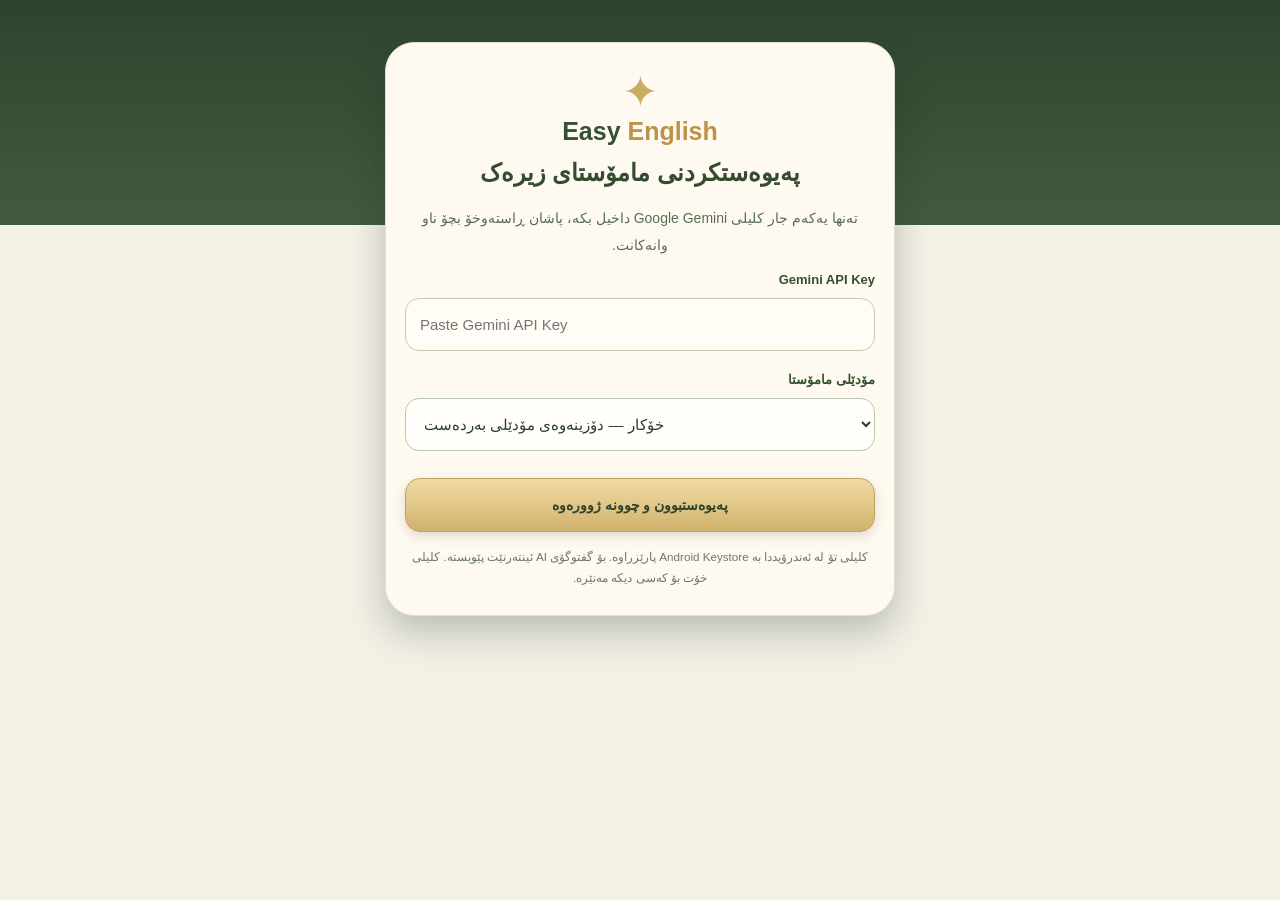
==== commit 3b6ba57c: "Fix Gemini model discovery, 404 recovery and API diagnostics in Easy English 5.1 [release-api]" ====
--- a/easy-english/app/src/main/assets/index.html
+++ b/easy-english/app/src/main/assets/index.html
@@ -376,7 +376,8 @@
 // Production deployments should replace the personal direct-request mode with a server proxy or Firebase AI Logic + App Check.
 const GEMINI_PREFS_KEY='easyenglish_gemini_preferences_v1';
 const GEMINI_STORED_KEY='easyenglish_gemini_personal_key_v1';
-const GEMINI_MODELS=['gemini-2.5-flash-lite','gemini-2.5-flash'];
+const GEMINI_MODELS=['auto'];
+let discoveredModels=[];
 let aiPrefs={model:GEMINI_MODELS[0],remember:false};
 try{aiPrefs={...aiPrefs,...JSON.parse(localStorage.getItem(GEMINI_PREFS_KEY)||'{}')}}catch(e){}
 if(!GEMINI_MODELS.includes(aiPrefs.model))aiPrefs.model=GEMINI_MODELS[0];
@@ -454,53 +455,75 @@
  return !!geminiApiKey||nativeGeminiKeyPresent();
 }
 function geminiFailure(code,apiError){
- const reason=String(apiError?.message||'');
- if(code===400)return 'داواکاری نادروستە، یان مۆدێلەکە بۆ هەژمارەکەت نەکراوەتەوە.';
- if(code===401||code===403)return 'کلیلی API ڕەتکرایەوە یان ڕێگەی بەکارهێنانی Gemini API نییە. لە Google AI Studio بپشکنە.';
- if(code===404)return 'مۆدێلی هەڵبژێردراو بەردەست نییە. مۆدێلێکی دیکە هەڵبژێرە.';
- if(code===429)return 'سنووری بەکارهێنانی بەخۆڕایی یان Quota پڕبووە. دواتر تاقی بکەرەوە.';
- if(code===503||code>=500)return 'خزمەتگوزاری Gemini کاتێک بەردەست نییە. دواتر تاقی بکەرەوە.';
- return 'پەیوەندی Gemini سەرکەوتوو نەبوو ('+code+'). '+reason.slice(0,110);
-}
+ const detail=String(apiError?.message||'').replace(/AIza[A-Za-z0-9_-]+/g,'[REDACTED]').slice(0,700);
+ const messages={400:'داواکاری ڕەتکرایەوە.',401:'کلیلی API پشتڕاست نەکرایەوە.',403:'مۆڵەتی بەکارهێنانی API نییە.',404:'مۆدێلەکە بەردەست نییە.',429:'سنووری بەکارهێنان یان Quota پڕبووە.',503:'خزمەتگوزاری کاتێک بەردەست نییە.'};
+ return (messages[code]||'پەیوەندی سەرکەوتوو نەبوو.')+' (HTTP '+code+')'+(detail?' — '+detail:'');
+}
+function geminiError(code,error){const e=new Error(geminiFailure(code,error));e.status=Number(code);return e;}
 const EASY_GEMINI_SYSTEM=`You are Easy English, a concise, supportive and practical English teacher for an absolute beginner whose native language is Sorani Kurdish. Never greet the student or use filler. Start with the answer or lesson immediately. The curriculum has exactly 30 levels. Level 1 covers all English A-Z uppercase and lowercase letters together; levels 2-30 teach basic vocabulary and phrases progressively. After each very short English explanation give an accurate Sorani Kurdish explanation (Arabic-based Sorani script). Ask only one simple question per turn, correct mistakes, review past errors, and keep the response to 130 words or fewer. The student prefers slow speech; produce short, simple English sentences that TTS can read slowly. Do not pretend to have listened to audio or evaluated pronunciation; text chat only.`;
 let geminiCallId=0;
 const geminiCallbacks=new Map();
 window.easyEnglishGeminiNativeResult=function(id,ok,payload){
  const cb=geminiCallbacks.get(id);if(!cb)return;
- geminiCallbacks.delete(id);clearTimeout(cb.timer);
+ geminiCallbacks.delete(id);clearTimeout(cb.timer);cb.cleanup();
  if(ok){try{cb.resolve(JSON.parse(payload))}catch(e){cb.reject(new Error('هەڵەی خوێندنەوەی وەڵامی Gemini'))}}
- else cb.reject(new Error(String(payload||'هەڵەی پەیوەندی')));
+ else {let data;try{data=JSON.parse(payload)}catch(e){}
+  cb.reject(data?.httpStatus?geminiError(data.httpStatus,data.error):new Error(String(payload||'هەڵەی پەیوەندی')));}
 };
+function nativeGeminiRequest(method,args,signal){
+ return new Promise((resolve,reject)=>{
+  if(signal?.aborted){reject(new DOMException('Aborted','AbortError'));return;}
+  const id='gemini'+(++geminiCallId);
+  const cancel=()=>{const cb=geminiCallbacks.get(id);if(!cb)return;geminiCallbacks.delete(id);clearTimeout(cb.timer);cb.cleanup();reject(new DOMException('Aborted','AbortError'));};
+  const cleanup=()=>signal?.removeEventListener('abort',cancel);
+  const timer=setTimeout(()=>{geminiCallbacks.delete(id);cleanup();reject(new Error('کاتی پەیوەندی تەواو بوو'))},35000);
+  geminiCallbacks.set(id,{resolve,reject,timer,cleanup});signal?.addEventListener('abort',cancel,{once:true});
+  try{if(method==='list')Android.geminiListModels(id,args[0]);else Android.geminiGenerate(args[0],id,args[1]);}
+  catch(e){geminiCallbacks.delete(id);clearTimeout(timer);cleanup();reject(e);}
+ });
+}
+async function geminiHttp(path,body,signal){
+ const r=await fetch('https://generativelanguage.googleapis.com/v1beta/'+path,{method:body?'POST':'GET',signal,headers:{'Content-Type':'application/json','x-goog-api-key':geminiApiKey},...(body?{body}:{})});
+ const data=await r.json().catch(()=>({}));if(!r.ok)throw geminiError(r.status,data.error);return data;
+}
+async function discoverGeminiModels(signal){
+ const models=[];let token='';const tokens=new Set();
+ do{
+  const data=nativeGeminiAvailable()?await nativeGeminiRequest('list',[token],signal):await geminiHttp('models?pageSize=1000'+(token?'&pageToken='+encodeURIComponent(token):''),null,signal);
+  for(const m of data.models||[]){
+   const name=String(m.name||'').replace(/^models\//,'');
+   if(/^gemini-[A-Za-z0-9._-]{1,150}$/.test(name)&&(m.supportedGenerationMethods||[]).includes('generateContent')&&!/image|tts|audio|live|robotics|computer-use|deep-research/i.test(name))models.push(name);
+  }
+  token=String(data.nextPageToken||'');if(token&&tokens.has(token))throw new Error('هەڵەی لیستی مۆدێلەکان');tokens.add(token);
+ }while(token);
+ discoveredModels=[...new Set(models)].sort((a,b)=>Number(/flash/.test(b))-Number(/flash/.test(a))||Number(/preview|exp/.test(a))-Number(/preview|exp/.test(b))||b.localeCompare(a,undefined,{numeric:true}));
+ if(!discoveredModels.length)throw new Error('هیچ مۆدێلی گفتوگۆ بۆ ئەم کلیلە بەردەست نییە.');
+ GEMINI_MODELS.splice(0,GEMINI_MODELS.length,'auto',...discoveredModels);
+ return discoveredModels;
+}
 async function geminiGenerate(contents,signal){
- const model=aiPrefs.model;
- const url='https://generativelanguage.googleapis.com/v1beta/models/'+encodeURIComponent(model)+':generateContent';
- const requestBody=JSON.stringify({
-   systemInstruction:{parts:[{text:EASY_GEMINI_SYSTEM}]},contents,
-   generationConfig:{maxOutputTokens:550,temperature:0.45}
- });
- let body;
- if(nativeGeminiAvailable()){
-   const id='gemini'+(++geminiCallId);
-   body=await new Promise((resolve,reject)=>{
-     const timer=setTimeout(()=>{geminiCallbacks.delete(id);reject(new Error('کاتی پەیوەندی تەواو بوو'))},35000);
-     geminiCallbacks.set(id,{resolve,reject,timer});
-     try{Android.geminiGenerate(model,id,requestBody)}catch(e){clearTimeout(timer);geminiCallbacks.delete(id);reject(e)}
-   });
- } else {
-   const r=await fetch(url,{method:'POST',signal,headers:{'Content-Type':'application/json','x-goog-api-key':geminiApiKey},body:requestBody});
-   body=await r.json().catch(()=>({}));
-   if(!r.ok)throw new Error(geminiFailure(r.status,body.error));
+ if(!discoveredModels.length)await discoverGeminiModels(signal);
+ const candidates=[...new Set([...(discoveredModels.includes(aiPrefs.model)?[aiPrefs.model]:[]),...discoveredModels])].slice(0,4);
+ const requestBody=JSON.stringify({systemInstruction:{parts:[{text:EASY_GEMINI_SYSTEM}]},contents,generationConfig:{maxOutputTokens:2048,temperature:0.45}});
+ let lastError;
+ for(const model of candidates){
+  try{
+   const body=nativeGeminiAvailable()?await nativeGeminiRequest('generate',[model,requestBody],signal):await geminiHttp('models/'+encodeURIComponent(model)+':generateContent',requestBody,signal);
+   const text=(body.candidates||[]).flatMap(c=>c.content?.parts||[]).filter(p=>typeof p.text==='string'&&!p.thought).map(p=>p.text).join('\n').trim();
+   if(!text)throw new Error('Gemini وەڵامی نووسراوی نەدا. '+String(body.promptFeedback?.blockReason||body.candidates?.[0]?.finishReason||''));
+   aiPrefs.model=model;try{localStorage.setItem(GEMINI_PREFS_KEY,JSON.stringify(aiPrefs))}catch(e){}
+   return text.slice(0,1800);
+  }catch(e){lastError=e;if(e.status!==404)throw e;}
  }
- const text=(body.candidates||[]).flatMap(c=>(c.content&&c.content.parts)||[]).filter(p=>typeof p.text==='string').map(p=>p.text).join('\n').trim();
- if(!text)throw new Error('Gemini وەڵامی نووسراوی نەدا. پرسیارەکەت بە شێوەیەکی دیکە دووبارە بکەوە.');
- return text.slice(0,1800);
+ throw lastError;
 }
 async function testAiConnection(){
  if(aiPending)return;
  if(!saveAiConfig(true)){aiStatus='سەرەتا Gemini API Key بنووسە.';toast(aiStatus);render();return}
  aiPending=true;aiStatus='پەیوەندی بە Gemini تاقی دەکرێتەوە…';render();
- const ctrl=new AbortController();const timeout=setTimeout(()=>ctrl.abort(),30000);
+ const ctrl=new AbortController();const timeout=setTimeout(()=>ctrl.abort(),120000);
  try{
+   discoveredModels=[];
    const result=await geminiGenerate([{role:'user',parts:[{text:'Reply only with the English word OK.'}]}],ctrl.signal);
    aiReady=!!result;aiStatus='✅ Gemini پەیوەست بوو. ئێستا پرسیار بکە.';
  }catch(e){aiReady=false;aiStatus=e?.name==='AbortError'?'کاتی پەیوەندی تەواو بوو؛ ئینتەرنێت بپشکنە.':String(e?.message||'هەڵەی پەیوەندی');if(e instanceof TypeError)aiStatus='پەیوەندی HTTPS نەکرا. ئینتەرنێت یان سنووری WebView/CORS بپشکنە.';}
@@ -514,7 +537,7 @@
  const prior=aiMessages.slice(-10).map(x=>({role:x.role==='assistant'?'model':'user',parts:[{text:x.content.slice(0,750)}]}));
  aiMessages.push({role:'user',content});aiMessages=aiMessages.slice(-16);
  try{sessionStorage.setItem('easy_ai_chat',JSON.stringify(aiMessages))}catch(e){}aiPending=true;render();
- const ctrl=new AbortController();const timeout=setTimeout(()=>ctrl.abort(),30000);
+ const ctrl=new AbortController();const timeout=setTimeout(()=>ctrl.abort(),120000);
  try{
    const response=await geminiGenerate([...prior,{role:'user',parts:[{text:`Current level: ${lv.number}/30. Topic: ${lv.enTitle||lv.title}. Lesson vocabulary with Sorani meanings: ${lv.items.slice(0,18).map(x=>x.en+" = "+x.ku).join("; ")}. Keep teaching beginner English from this lesson, ask one short question at a time and explain the meaning in Sorani Kurdish. Student message: ${content}`}]}],ctrl.signal);
    aiMessages.push({role:'assistant',content:response});aiReady=true;
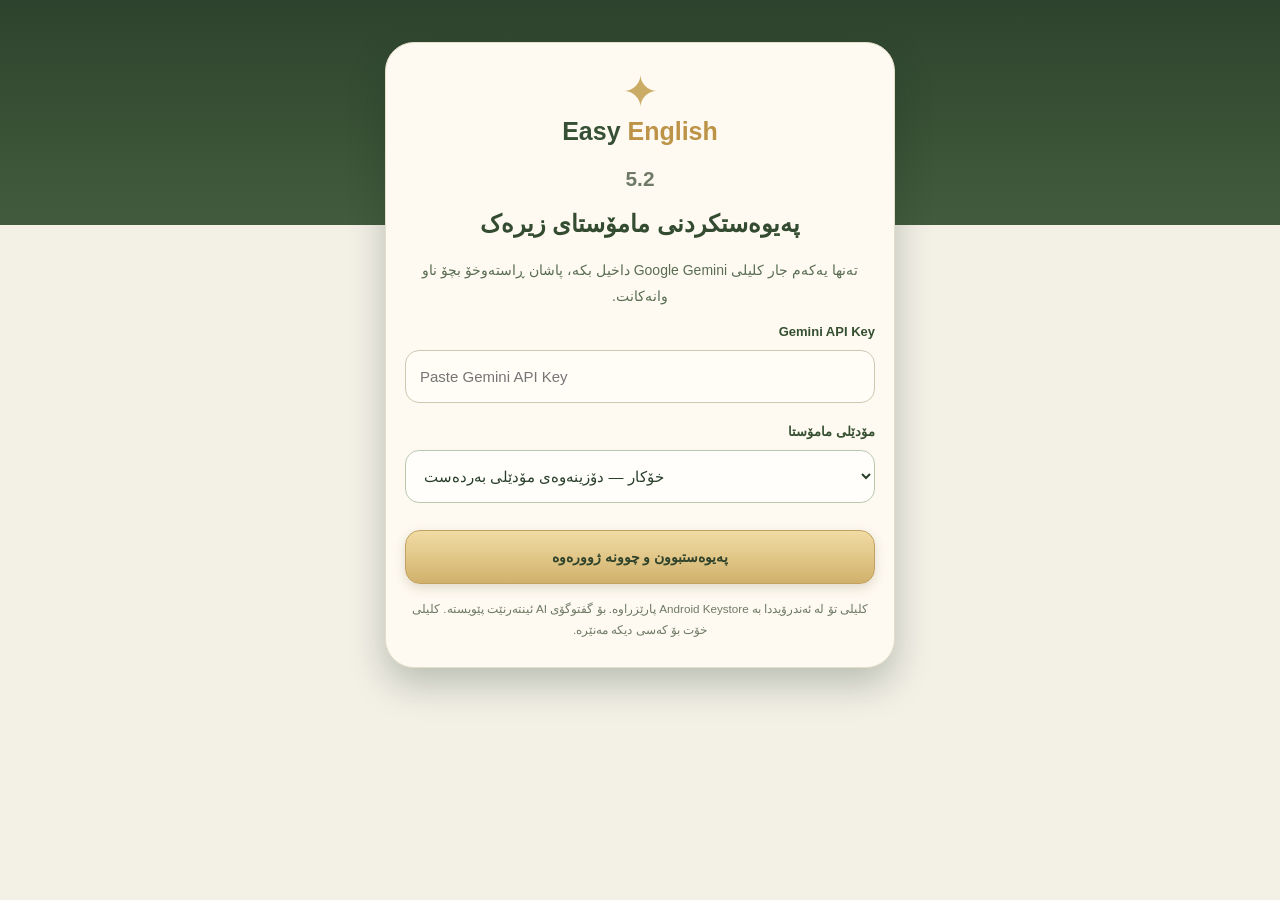
==== commit b429539d: "Honor explicit Gemini model selection without silent fallback in Easy English 5.2 [release-api]" ====
--- a/easy-english/app/src/main/assets/index.html
+++ b/easy-english/app/src/main/assets/index.html
@@ -376,11 +376,13 @@
 // Production deployments should replace the personal direct-request mode with a server proxy or Firebase AI Logic + App Check.
 const GEMINI_PREFS_KEY='easyenglish_gemini_preferences_v1';
 const GEMINI_STORED_KEY='easyenglish_gemini_personal_key_v1';
-const GEMINI_MODELS=['auto'];
+const GEMINI_MODELS=['auto','gemini-2.5-flash-lite','gemini-2.5-flash'];
 let discoveredModels=[];
+try{const cached=JSON.parse(localStorage.getItem('easyenglish_model_cache_v2')||'[]');for(const m of cached)if(/^gemini-[A-Za-z0-9._-]{1,150}$/.test(m)&&!GEMINI_MODELS.includes(m))GEMINI_MODELS.push(m)}catch(e){}
 let aiPrefs={model:GEMINI_MODELS[0],remember:false};
 try{aiPrefs={...aiPrefs,...JSON.parse(localStorage.getItem(GEMINI_PREFS_KEY)||'{}')}}catch(e){}
-if(!GEMINI_MODELS.includes(aiPrefs.model))aiPrefs.model=GEMINI_MODELS[0];
+if(aiPrefs.model!=='auto'&&!/^gemini-[A-Za-z0-9._-]{1,150}$/.test(aiPrefs.model))aiPrefs.model='auto';
+if(!GEMINI_MODELS.includes(aiPrefs.model))GEMINI_MODELS.push(aiPrefs.model);
 function nativeGeminiAvailable(){return !!(window.Android&&typeof Android.geminiGenerate==='function'&&typeof Android.saveGeminiKey==='function')}
 function nativeGeminiKeyPresent(){try{return nativeGeminiAvailable()&&Android.hasGeminiKey()}catch(e){return false}}
 let geminiApiKey='';
@@ -396,6 +398,7 @@
 let aiPending=false;
 let aiStatus='';
 let aiReady=false;
+let aiActiveModel='';
 function aiEsc(v){return esc(String(v||''))}
 let aiLessonContext=null;
 function aiPage(){
@@ -442,7 +445,7 @@
  const mod=String(document.getElementById('gemini-model')?.value||aiPrefs.model);
  const remember=!!document.getElementById('gemini-remember')?.checked;
  if(entry){if(entry.length<15||entry.length>256||/\s/.test(entry)){aiStatus='کلیلی API گونجاو نییە؛ کلیلی تەواو کۆپی بکە.';toast(aiStatus);return false}geminiApiKey=entry; aiReady=false;}
- aiPrefs={model:GEMINI_MODELS.includes(mod)?mod:GEMINI_MODELS[0],remember};
+ aiPrefs={model:(mod==='auto'||/^gemini-[A-Za-z0-9._-]{1,150}$/.test(mod))?mod:'auto',remember};
  try{localStorage.setItem(GEMINI_PREFS_KEY,JSON.stringify(aiPrefs));
    if(nativeGeminiAvailable()){
       localStorage.removeItem(GEMINI_STORED_KEY);
@@ -496,14 +499,18 @@
   }
   token=String(data.nextPageToken||'');if(token&&tokens.has(token))throw new Error('هەڵەی لیستی مۆدێلەکان');tokens.add(token);
  }while(token);
- discoveredModels=[...new Set(models)].sort((a,b)=>Number(/flash/.test(b))-Number(/flash/.test(a))||Number(/preview|exp/.test(a))-Number(/preview|exp/.test(b))||b.localeCompare(a,undefined,{numeric:true}));
+ const priority=m=>m==='gemini-2.5-flash-lite'?0:m==='gemini-2.5-flash'?1:/flash/.test(m)&&!/preview|exp|omni/.test(m)?2:3;
+ discoveredModels=[...new Set(models)].sort((a,b)=>priority(a)-priority(b)||b.localeCompare(a,undefined,{numeric:true}));
  if(!discoveredModels.length)throw new Error('هیچ مۆدێلی گفتوگۆ بۆ ئەم کلیلە بەردەست نییە.');
- GEMINI_MODELS.splice(0,GEMINI_MODELS.length,'auto',...discoveredModels);
+ GEMINI_MODELS.splice(0,GEMINI_MODELS.length,'auto',...new Set([...discoveredModels,...(aiPrefs.model!=='auto'?[aiPrefs.model]:[])]));
+ try{localStorage.setItem('easyenglish_model_cache_v2',JSON.stringify(discoveredModels))}catch(e){}
  return discoveredModels;
 }
 async function geminiGenerate(contents,signal){
- if(!discoveredModels.length)await discoverGeminiModels(signal);
- const candidates=[...new Set([...(discoveredModels.includes(aiPrefs.model)?[aiPrefs.model]:[]),...discoveredModels])].slice(0,4);
+ const requestedModel=aiPrefs.model;
+ if(requestedModel==='auto'&&!discoveredModels.length)await discoverGeminiModels(signal);
+ // An explicit choice is never replaced, even when missing from models.list or returning 404.
+ const candidates=requestedModel==='auto'?discoveredModels.slice(0,4):[requestedModel];
  const requestBody=JSON.stringify({systemInstruction:{parts:[{text:EASY_GEMINI_SYSTEM}]},contents,generationConfig:{maxOutputTokens:2048,temperature:0.45}});
  let lastError;
  for(const model of candidates){
@@ -511,9 +518,13 @@
    const body=nativeGeminiAvailable()?await nativeGeminiRequest('generate',[model,requestBody],signal):await geminiHttp('models/'+encodeURIComponent(model)+':generateContent',requestBody,signal);
    const text=(body.candidates||[]).flatMap(c=>c.content?.parts||[]).filter(p=>typeof p.text==='string'&&!p.thought).map(p=>p.text).join('\n').trim();
    if(!text)throw new Error('Gemini وەڵامی نووسراوی نەدا. '+String(body.promptFeedback?.blockReason||body.candidates?.[0]?.finishReason||''));
-   aiPrefs.model=model;try{localStorage.setItem(GEMINI_PREFS_KEY,JSON.stringify(aiPrefs))}catch(e){}
+   aiActiveModel=model;
    return text.slice(0,1800);
-  }catch(e){lastError=e;if(e.status!==404)throw e;}
+  }catch(e){
+   e.requestedModel=model;
+   e.message='مۆدێلی داواکراو: '+model+' — '+e.message;
+   lastError=e;if(requestedModel!=='auto'||e.status!==404)throw e;
+  }
  }
  throw lastError;
 }
@@ -523,11 +534,11 @@
  aiPending=true;aiStatus='پەیوەندی بە Gemini تاقی دەکرێتەوە…';render();
  const ctrl=new AbortController();const timeout=setTimeout(()=>ctrl.abort(),120000);
  try{
-   discoveredModels=[];
+   if(aiPrefs.model==='auto')discoveredModels=[];
    const result=await geminiGenerate([{role:'user',parts:[{text:'Reply only with the English word OK.'}]}],ctrl.signal);
    aiReady=!!result;aiStatus='✅ Gemini پەیوەست بوو. ئێستا پرسیار بکە.';
  }catch(e){aiReady=false;aiStatus=e?.name==='AbortError'?'کاتی پەیوەندی تەواو بوو؛ ئینتەرنێت بپشکنە.':String(e?.message||'هەڵەی پەیوەندی');if(e instanceof TypeError)aiStatus='پەیوەندی HTTPS نەکرا. ئینتەرنێت یان سنووری WebView/CORS بپشکنە.';}
- finally{clearTimeout(timeout);aiPending=false;toast(aiStatus);render()}
+ finally{clearTimeout(timeout);aiPending=false;toast(aiReady?'پەیوەندی سەرکەوتوو بوو.':'پەیوەندی سەرکەوتوو نەبوو؛ وردەکاری لە خوارەوەیە.');render()}
 }
 async function sendAiMessage(){
  if(aiPending)return;
@@ -541,7 +552,7 @@
  try{
    const response=await geminiGenerate([...prior,{role:'user',parts:[{text:`Current level: ${lv.number}/30. Topic: ${lv.enTitle||lv.title}. Lesson vocabulary with Sorani meanings: ${lv.items.slice(0,18).map(x=>x.en+" = "+x.ku).join("; ")}. Keep teaching beginner English from this lesson, ask one short question at a time and explain the meaning in Sorani Kurdish. Student message: ${content}`}]}],ctrl.signal);
    aiMessages.push({role:'assistant',content:response});aiReady=true;
- }catch(e){let message=e?.name==='AbortError'?'کاتی پەیوەندی تەواو بوو.':String(e?.message||'هەڵەی پەیوەندی');if(e instanceof TypeError)message='پەیوەندی بە Google Gemini لەم وەشانەی WebView دا سەرکەوتوو نەبوو؛ لەوانەیە پێویستی بە وەشانی Native بێت.';aiStatus=message;toast(message);aiMessages.push({role:'assistant',content:'⚠️ '+message});}
+ }catch(e){let message=e?.name==='AbortError'?'کاتی پەیوەندی تەواو بوو.':String(e?.message||'هەڵەی پەیوەندی');if(e instanceof TypeError)message='پەیوەندی بە Google Gemini لەم وەشانەی WebView دا سەرکەوتوو نەبوو؛ لەوانەیە پێویستی بە وەشانی Native بێت.';aiStatus=message;toast('هەڵەی پەیوەندی؛ وردەکاری لە گفتوگۆکەدایە.');aiMessages.push({role:'assistant',content:'⚠️ '+message});}
  finally{clearTimeout(timeout);aiMessages=aiMessages.slice(-16);try{sessionStorage.setItem('easy_ai_chat',JSON.stringify(aiMessages))}catch(e){}aiPending=false;render();document.getElementById('ai-chat')?.scrollTo({top:100000,behavior:'smooth'})}
 }
 function removeGeminiKey(){geminiApiKey='';if(nativeGeminiAvailable())try{Android.clearGeminiKey()}catch(e){};aiReady=false;aiStatus='کلیلی API لەم ئامێرە سڕایەوە.';try{localStorage.removeItem(GEMINI_STORED_KEY)}catch(e){}render();toast(aiStatus)}
--- a/easy-english/app/src/main/assets/improve-v5.css
+++ b/easy-english/app/src/main/assets/improve-v5.css
@@ -26,3 +26,6 @@
 .ee5-voice-panel{background:#fffaf0;border:1px solid #d9d9c6;border-radius:23px;padding:20px;margin:15px 0;box-shadow:0 8px 19px #34463016}.ee5-voice-panel h3{font-size:18px;color:#314d2e;margin:0 0 7px}.ee5-voice-panel p,.ee5-voice-panel small{color:#5a6d56;line-height:1.7}.ee5-voice-target{display:flex;align-items:center;justify-content:space-between;gap:14px;background:#eaf0e2;border:1px solid #cad7c0;border-radius:17px;padding:14px;margin:12px 0}.ee5-voice-target strong{font-family:Arial,sans-serif;font-size:26px;color:#395d36!important;direction:ltr}.ee5-voice-panel button{min-height:49px}.ee5-voice-panel .ee5-pronounce{width:100%;margin:10px 0 4px}.ee5-voice-panel #pronounce-result{background:#f2f4e9;border-radius:12px;padding:12px;color:#395035!important;margin:10px 0 0;line-height:1.85;font-size:13px;min-height:43px}.ee5-voice-panel #pronounce-result.good{background:#e0efd9!important;color:#24552e!important}.ee5-voice-panel #pronounce-result.retry{background:#fff0df!important;color:#76522e!important}
 .ai5-voice{width:55px;flex:0 0 55px;border-radius:15px;background:#56774a;color:#fff8ec;border:1px solid #46663b;font-size:25px}.ai5-voice:active,.ai5-voice.listening{background:#9d5a37}.ai5-voice-status{font-size:12px;color:#4a6348;min-height:24px;margin-top:8px;line-height:1.6;text-align:right}.ai3-compose-row{direction:rtl!important}.ai3-compose-row .ai-input{direction:rtl!important}.ai3-send{transform:none!important}
 @media(max-width:360px){.app{padding-inline:10px!important}.ai3-teacher{padding:12px 9px!important}.ai3-avatar{width:62px!important;height:62px!important}.ai3-compose-row{gap:5px!important}.ai5-voice,.ai3-send{width:46px!important;flex-basis:46px!important}}
+
+/* Keep diagnostic details readable on small phones. */
+.ee5-status{overflow-wrap:anywhere;word-break:break-word;max-height:260px;overflow:auto;text-align:start;unicode-bidi:plaintext}
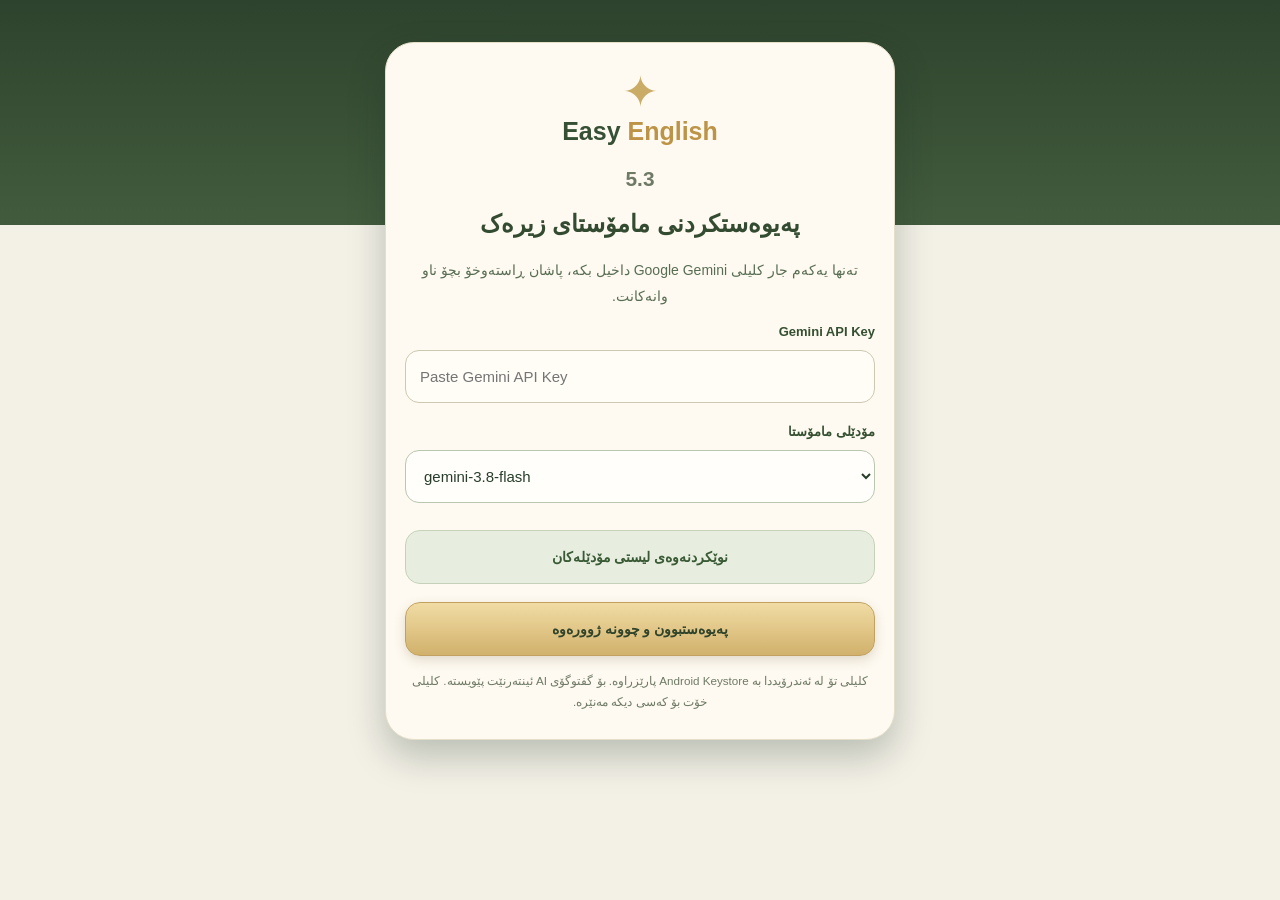
==== commit 529292a8: "Add Gemini 3.8 Flash default, model-list refresh and media filtering in Easy English 5.3 [release-ap" ====
--- a/easy-english/app/src/main/assets/index.html
+++ b/easy-english/app/src/main/assets/index.html
@@ -376,10 +376,12 @@
 // Production deployments should replace the personal direct-request mode with a server proxy or Firebase AI Logic + App Check.
 const GEMINI_PREFS_KEY='easyenglish_gemini_preferences_v1';
 const GEMINI_STORED_KEY='easyenglish_gemini_personal_key_v1';
-const GEMINI_MODELS=['auto','gemini-2.5-flash-lite','gemini-2.5-flash'];
+const GEMINI_SEED_MODELS=['gemini-3.8-flash','gemini-3.5-flash-lite','gemini-3.6-flash'];
+const GEMINI_MODELS=['auto',...GEMINI_SEED_MODELS];
+function isGeminiTextModel(m){return /^gemini-[A-Za-z0-9._-]{1,150}$/.test(m)&&!/image|tts|audio|live|robotics|computer-use|deep-research|omni|nano-banana|transcribe|music|video/i.test(m)}
 let discoveredModels=[];
-try{const cached=JSON.parse(localStorage.getItem('easyenglish_model_cache_v2')||'[]');for(const m of cached)if(/^gemini-[A-Za-z0-9._-]{1,150}$/.test(m)&&!GEMINI_MODELS.includes(m))GEMINI_MODELS.push(m)}catch(e){}
-let aiPrefs={model:GEMINI_MODELS[0],remember:false};
+try{const cached=JSON.parse(localStorage.getItem('easyenglish_model_cache_v2')||'[]');for(const m of cached)if(isGeminiTextModel(m)&&!GEMINI_MODELS.includes(m))GEMINI_MODELS.push(m)}catch(e){}
+let aiPrefs={model:'gemini-3.8-flash',remember:false};
 try{aiPrefs={...aiPrefs,...JSON.parse(localStorage.getItem(GEMINI_PREFS_KEY)||'{}')}}catch(e){}
 if(aiPrefs.model!=='auto'&&!/^gemini-[A-Za-z0-9._-]{1,150}$/.test(aiPrefs.model))aiPrefs.model='auto';
 if(!GEMINI_MODELS.includes(aiPrefs.model))GEMINI_MODELS.push(aiPrefs.model);
@@ -495,14 +497,14 @@
   const data=nativeGeminiAvailable()?await nativeGeminiRequest('list',[token],signal):await geminiHttp('models?pageSize=1000'+(token?'&pageToken='+encodeURIComponent(token):''),null,signal);
   for(const m of data.models||[]){
    const name=String(m.name||'').replace(/^models\//,'');
-   if(/^gemini-[A-Za-z0-9._-]{1,150}$/.test(name)&&(m.supportedGenerationMethods||[]).includes('generateContent')&&!/image|tts|audio|live|robotics|computer-use|deep-research/i.test(name))models.push(name);
+   if(isGeminiTextModel(name)&&(m.supportedGenerationMethods||[]).includes('generateContent'))models.push(name);
   }
   token=String(data.nextPageToken||'');if(token&&tokens.has(token))throw new Error('هەڵەی لیستی مۆدێلەکان');tokens.add(token);
  }while(token);
- const priority=m=>m==='gemini-2.5-flash-lite'?0:m==='gemini-2.5-flash'?1:/flash/.test(m)&&!/preview|exp|omni/.test(m)?2:3;
+ const priority=m=>m==='gemini-3.8-flash'?0:m==='gemini-3.5-flash-lite'?1:/flash/.test(m)&&!/preview|exp/.test(m)?2:3;
  discoveredModels=[...new Set(models)].sort((a,b)=>priority(a)-priority(b)||b.localeCompare(a,undefined,{numeric:true}));
  if(!discoveredModels.length)throw new Error('هیچ مۆدێلی گفتوگۆ بۆ ئەم کلیلە بەردەست نییە.');
- GEMINI_MODELS.splice(0,GEMINI_MODELS.length,'auto',...new Set([...discoveredModels,...(aiPrefs.model!=='auto'?[aiPrefs.model]:[])]));
+ GEMINI_MODELS.splice(0,GEMINI_MODELS.length,'auto',...new Set([...GEMINI_SEED_MODELS,...discoveredModels,...(aiPrefs.model!=='auto'?[aiPrefs.model]:[])]));
  try{localStorage.setItem('easyenglish_model_cache_v2',JSON.stringify(discoveredModels))}catch(e){}
  return discoveredModels;
 }
@@ -528,6 +530,17 @@
  }
  throw lastError;
 }
+async function refreshGeminiModels(){
+ if(aiPending)return;
+ if(!saveAiConfig(true)){aiStatus='سەرەتا کلیلی API داخیل بکە.';toast(aiStatus);render();return;}
+ aiPending=true;aiStatus='لیستی مۆدێلەکان لە Google نوێ دەکرێتەوە…';render();
+ const ctrl=new AbortController();const timer=setTimeout(()=>ctrl.abort(),60000);
+ try{
+  await discoverGeminiModels(ctrl.signal);
+  aiStatus='لیستەکە نوێ کرایەوە. مۆدێلێک هەڵبژێرە و پەیوەندی تاقی بکەرەوە.';
+ }catch(e){aiStatus=e?.name==='AbortError'?'کاتی نوێکردنەوە تەواو بوو؛ دووبارە هەوڵ بدە.':String(e?.message||'لیستی مۆدێلەکان نوێ نەکرایەوە.');}
+ finally{clearTimeout(timer);aiPending=false;render();}
+}
 async function testAiConnection(){
  if(aiPending)return;
  if(!saveAiConfig(true)){aiStatus='سەرەتا Gemini API Key بنووسە.';toast(aiStatus);render();return}
@@ -560,7 +573,7 @@
 
 function render(scroll=false){header();nav();document.getElementById('main').innerHTML=({home,levels:allLevels,lesson:levelPage,quiz:quizPage,review,ai:aiPage,settings}[page]||home)();if(scroll)window.scrollTo(0,0)}
 function openLevel(n){if(!canEnter(n)){toast('سەرەتا لیڤلی پێشوو تەواو بکە');return}activeLevel=n;wordFilter='';page='lesson';render(true)}
-document.addEventListener('click',function(e){const pageEl=e.target.closest('[data-page]');if(pageEl){stopSpeech();page=pageEl.dataset.page;if(page==='ai')aiLessonContext=null;render(true);return}const el=e.target.closest('[data-action]');if(!el)return;const a=el.dataset.action;switch(a){case 'ai-for-lesson':aiLessonContext=Number(el.dataset.level)||activeLevel;page='ai';render(true);break;case 'back-to-lesson':activeLevel=aiLessonContext||activeLevel;page='lesson';render(true);break;case 'enter':openLevel(Number(el.dataset.level));break;case 'speak':speak(el.dataset.text);break;case 'pronounce':startSpeakingPractice(el.dataset.text);break;case 'assess-voice':scoreSpokenAnswer(document.getElementById('voice-transcript-input')?.value||'');break;case 'repeat-voice':speak(el.dataset.text);break;case 'ai-send':sendAiMessage();break;case 'ai-clear':aiMessages=[];try{sessionStorage.removeItem('easy_ai_chat')}catch(e){}render();break;case 'ai-speak':speak(el.dataset.text);break;case 'ai-save':saveAiConfig();break;case 'ai-check':testAiConnection();break;case 'ai-remove-key':removeGeminiKey();break;case 'teacher-check':speak('Hello. My name is your English teacher. A. B. C. One. Two. Three.');break;case 'quiz':buildQuiz(el.dataset.mode);break;case 'answer':answer(el.dataset.answer);break;case 'quiz-next':quizNext();break;case 'retry':buildQuiz(quiz.mode);break;case 'back-level':page='lesson';render(true);break;case 'afterpass':if(quiz.mode==='gate'){page='lesson';render(true)}else if(quiz.mode==='test'&&state.completed[activeLevel]&&activeLevel<30)openLevel(activeLevel+1);else{page='levels';render(true)}break;case 'weekly':weeklyPractice();break;case 'review-practice':mistakePractice();break;case 'reset-confirm':if(confirm('دڵنیایت دەتەوێت هەموو پێشکەوتنەکان بسڕیتەوە؟')){state.completed={};state.mistakes={};state.reviewDone={};state.sessions=0;state.sessionDates=[];save();page='home';render(true)}break;}});
+document.addEventListener('click',function(e){const pageEl=e.target.closest('[data-page]');if(pageEl){stopSpeech();page=pageEl.dataset.page;if(page==='ai')aiLessonContext=null;render(true);return}const el=e.target.closest('[data-action]');if(!el)return;const a=el.dataset.action;switch(a){case 'ai-for-lesson':aiLessonContext=Number(el.dataset.level)||activeLevel;page='ai';render(true);break;case 'back-to-lesson':activeLevel=aiLessonContext||activeLevel;page='lesson';render(true);break;case 'enter':openLevel(Number(el.dataset.level));break;case 'speak':speak(el.dataset.text);break;case 'pronounce':startSpeakingPractice(el.dataset.text);break;case 'assess-voice':scoreSpokenAnswer(document.getElementById('voice-transcript-input')?.value||'');break;case 'repeat-voice':speak(el.dataset.text);break;case 'ai-send':sendAiMessage();break;case 'ai-clear':aiMessages=[];try{sessionStorage.removeItem('easy_ai_chat')}catch(e){}render();break;case 'ai-speak':speak(el.dataset.text);break;case 'ai-save':saveAiConfig();break;case 'ai-check':testAiConnection();break;case 'ai-refresh-models':refreshGeminiModels();break;case 'ai-remove-key':removeGeminiKey();break;case 'teacher-check':speak('Hello. My name is your English teacher. A. B. C. One. Two. Three.');break;case 'quiz':buildQuiz(el.dataset.mode);break;case 'answer':answer(el.dataset.answer);break;case 'quiz-next':quizNext();break;case 'retry':buildQuiz(quiz.mode);break;case 'back-level':page='lesson';render(true);break;case 'afterpass':if(quiz.mode==='gate'){page='lesson';render(true)}else if(quiz.mode==='test'&&state.completed[activeLevel]&&activeLevel<30)openLevel(activeLevel+1);else{page='levels';render(true)}break;case 'weekly':weeklyPractice();break;case 'review-practice':mistakePractice();break;case 'reset-confirm':if(confirm('دڵنیایت دەتەوێت هەموو پێشکەوتنەکان بسڕیتەوە؟')){state.completed={};state.mistakes={};state.reviewDone={};state.sessions=0;state.sessionDates=[];save();page='home';render(true)}break;}});
 document.addEventListener('keydown',function(e){if(e.target.id==='ai-question'&&e.key==='Enter'&&!e.shiftKey){e.preventDefault();sendAiMessage()}});
 document.addEventListener('input',function(e){if(e.target.id==='voice-transcript-input'&&e.target.value.trim()){scoreSpokenAnswer(e.target.value)}if(e.target.id==='wordsearch'){wordFilter=e.target.value;const current=level(activeLevel);const list=document.getElementById('word-list');if(list)list.innerHTML=wordList(current.items)} });
 document.addEventListener('change',function(e){const s=state.settings;if(e.target.id==='rate'){s.rate=Number(e.target.value);save();toast('خێرایی دەنگ گۆڕدرا')}else if(e.target.id==='gender'){s.gender=e.target.value;save();toast('جۆری دەنگ هەڵبژێردرا')}else if(e.target.id==='reminders'||e.target.id==='time'){s.reminders=document.getElementById('reminders')?.checked??s.reminders;s.time=document.getElementById('time')?.value||s.time;save();reminder();toast('ڕێکخستنەکانی بیرخستنەوە پاشەکەوت کران')}});
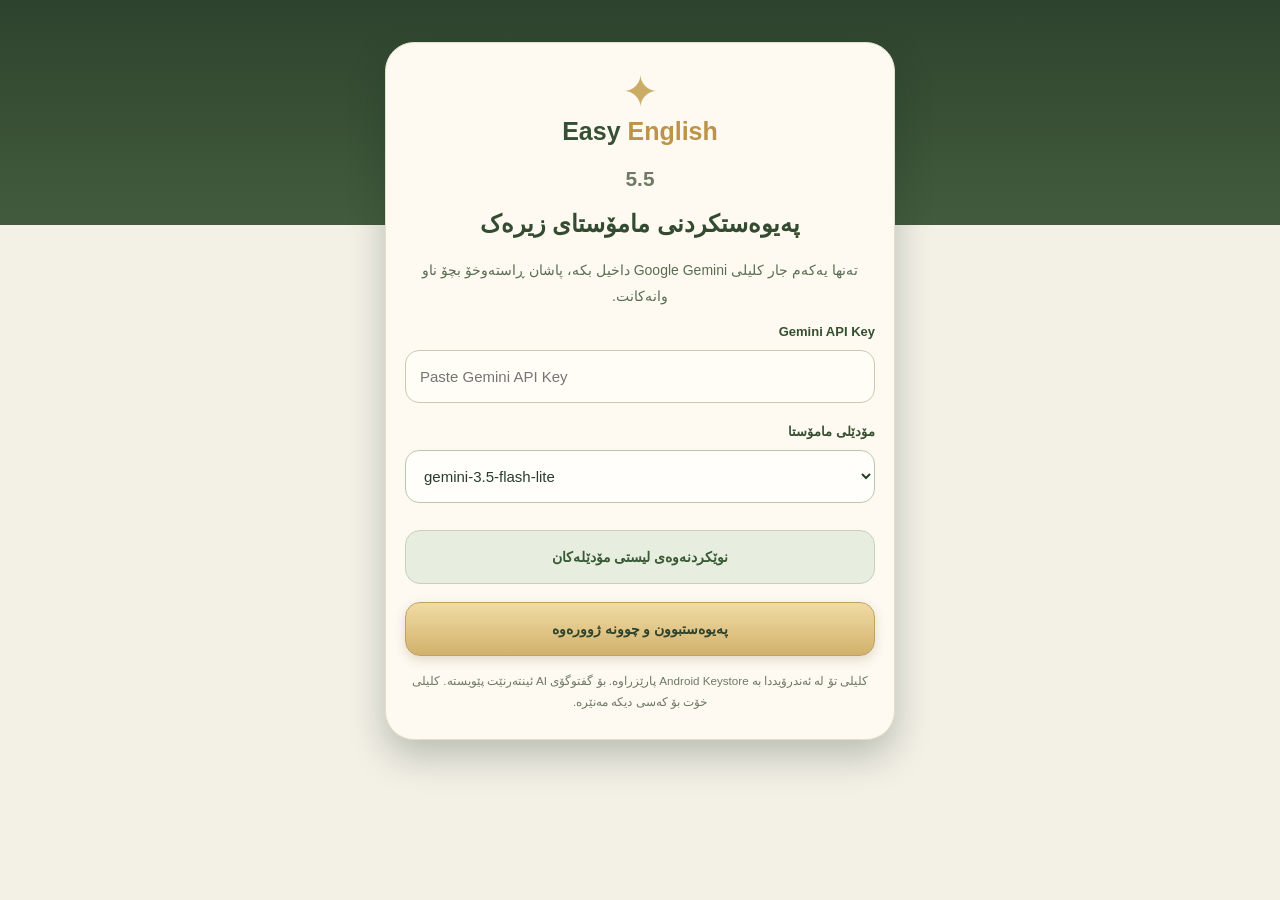
==== commit 09a0ada8: "Improve teacher response budget, retry UX and speech disconnect recovery in Easy English 5.5 [releas" ====
--- a/easy-english/app/src/main/assets/index.html
+++ b/easy-english/app/src/main/assets/index.html
@@ -381,7 +381,7 @@
 function isGeminiTextModel(m){return /^gemini-[A-Za-z0-9._-]{1,150}$/.test(m)&&!/image|tts|audio|live|robotics|computer-use|deep-research|omni|nano-banana|transcribe|music|video/i.test(m)}
 let discoveredModels=[];
 try{const cached=JSON.parse(localStorage.getItem('easyenglish_model_cache_v2')||'[]');for(const m of cached)if(isGeminiTextModel(m)&&!GEMINI_MODELS.includes(m))GEMINI_MODELS.push(m)}catch(e){}
-let aiPrefs={model:'gemini-3.8-flash',remember:false};
+let aiPrefs={model:'gemini-3.5-flash-lite',remember:false};
 try{aiPrefs={...aiPrefs,...JSON.parse(localStorage.getItem(GEMINI_PREFS_KEY)||'{}')}}catch(e){}
 if(aiPrefs.model!=='auto'&&!/^gemini-[A-Za-z0-9._-]{1,150}$/.test(aiPrefs.model))aiPrefs.model='auto';
 if(!GEMINI_MODELS.includes(aiPrefs.model))GEMINI_MODELS.push(aiPrefs.model);
@@ -401,6 +401,7 @@
 let aiStatus='';
 let aiReady=false;
 let aiActiveModel='';
+let lastFailedMessage='';
 function aiEsc(v){return esc(String(v||''))}
 let aiLessonContext=null;
 function aiPage(){
@@ -465,7 +466,7 @@
  return (messages[code]||'پەیوەندی سەرکەوتوو نەبوو.')+' (HTTP '+code+')'+(detail?' — '+detail:'');
 }
 function geminiError(code,error){const e=new Error(geminiFailure(code,error));e.status=Number(code);return e;}
-const EASY_GEMINI_SYSTEM=`You are Easy English, a concise, supportive and practical English teacher for an absolute beginner whose native language is Sorani Kurdish. Never greet the student or use filler. Start with the answer or lesson immediately. The curriculum has exactly 30 levels. Level 1 covers all English A-Z uppercase and lowercase letters together; levels 2-30 teach basic vocabulary and phrases progressively. After each very short English explanation give an accurate Sorani Kurdish explanation (Arabic-based Sorani script). Ask only one simple question per turn, correct mistakes, review past errors, and keep the response to 130 words or fewer. The student prefers slow speech; produce short, simple English sentences that TTS can read slowly. Do not pretend to have listened to audio or evaluated pronunciation; text chat only.`;
+const EASY_GEMINI_SYSTEM=`You are Easy English, a concise, supportive and practical English teacher for an absolute beginner whose native language is Sorani Kurdish. Never greet the student or use filler. Start with the answer or lesson immediately. The curriculum has exactly 30 levels. Level 1 covers all English A-Z uppercase and lowercase letters together; levels 2-30 teach basic vocabulary and phrases progressively. After each very short English explanation give an accurate Sorani Kurdish explanation (Arabic-based Sorani script). Ask only one simple question per turn, correct mistakes, review past errors, and keep the response to 65 words or fewer. The student prefers slow speech; produce short, simple English sentences that TTS can read slowly. Do not pretend to have listened to audio or evaluated pronunciation; text chat only.`;
 let geminiCallId=0;
 const geminiCallbacks=new Map();
 window.easyEnglishGeminiNativeResult=function(id,ok,payload){
@@ -481,7 +482,7 @@
   const id='gemini'+(++geminiCallId);
   const cancel=()=>{const cb=geminiCallbacks.get(id);if(!cb)return;geminiCallbacks.delete(id);clearTimeout(cb.timer);cb.cleanup();reject(new DOMException('Aborted','AbortError'));};
   const cleanup=()=>signal?.removeEventListener('abort',cancel);
-  const timer=setTimeout(()=>{geminiCallbacks.delete(id);cleanup();reject(new Error('کاتی پەیوەندی تەواو بوو'))},35000);
+  const timer=setTimeout(()=>{geminiCallbacks.delete(id);cleanup();reject(new Error('کاتی پەیوەندی تەواو بوو'))},30000);
   geminiCallbacks.set(id,{resolve,reject,timer,cleanup});signal?.addEventListener('abort',cancel,{once:true});
   try{if(method==='list')Android.geminiListModels(id,args[0]);else Android.geminiGenerate(args[0],id,args[1]);}
   catch(e){geminiCallbacks.delete(id);clearTimeout(timer);cleanup();reject(e);}
@@ -513,7 +514,7 @@
  if(requestedModel==='auto'&&!discoveredModels.length)await discoverGeminiModels(signal);
  // An explicit choice is never replaced, even when missing from models.list or returning 404.
  const candidates=requestedModel==='auto'?discoveredModels.slice(0,4):[requestedModel];
- const requestBody=JSON.stringify({systemInstruction:{parts:[{text:EASY_GEMINI_SYSTEM}]},contents,generationConfig:{maxOutputTokens:2048,temperature:0.45}});
+ const requestBody=JSON.stringify({systemInstruction:{parts:[{text:EASY_GEMINI_SYSTEM}]},contents,generationConfig:{maxOutputTokens:1024,temperature:0.45}});
  let lastError;
  for(const model of candidates){
   try{
@@ -545,7 +546,7 @@
  if(aiPending)return;
  if(!saveAiConfig(true)){aiStatus='سەرەتا Gemini API Key بنووسە.';toast(aiStatus);render();return}
  aiPending=true;aiStatus='پەیوەندی بە Gemini تاقی دەکرێتەوە…';render();
- const ctrl=new AbortController();const timeout=setTimeout(()=>ctrl.abort(),120000);
+ const ctrl=new AbortController();const timeout=setTimeout(()=>ctrl.abort(),45000);
  try{
    if(aiPrefs.model==='auto')discoveredModels=[];
    const result=await geminiGenerate([{role:'user',parts:[{text:'Reply only with the English word OK.'}]}],ctrl.signal);
@@ -558,14 +559,15 @@
  const content=String(document.getElementById('ai-question')?.value||'').trim();if(!content)return;
  if(!saveAiConfig(true)){aiStatus='سەرەتا Gemini API Key دابنێ و تاقی بکەرەوە.';toast(aiStatus);render();return}
  const lv=level(Math.min(aiLessonContext||nextLevel(),30));
- const prior=aiMessages.slice(-10).map(x=>({role:x.role==='assistant'?'model':'user',parts:[{text:x.content.slice(0,750)}]}));
+ const prior=aiMessages.filter(x=>!x.content.startsWith('⚠️')).slice(-6).map(x=>({role:x.role==='assistant'?'model':'user',parts:[{text:x.content.slice(0,750)}]}));
+ lastFailedMessage='';
  aiMessages.push({role:'user',content});aiMessages=aiMessages.slice(-16);
  try{sessionStorage.setItem('easy_ai_chat',JSON.stringify(aiMessages))}catch(e){}aiPending=true;render();
- const ctrl=new AbortController();const timeout=setTimeout(()=>ctrl.abort(),120000);
+ const ctrl=new AbortController();const timeout=setTimeout(()=>ctrl.abort(),45000);
  try{
    const response=await geminiGenerate([...prior,{role:'user',parts:[{text:`Current level: ${lv.number}/30. Topic: ${lv.enTitle||lv.title}. Lesson vocabulary with Sorani meanings: ${lv.items.slice(0,18).map(x=>x.en+" = "+x.ku).join("; ")}. Keep teaching beginner English from this lesson, ask one short question at a time and explain the meaning in Sorani Kurdish. Student message: ${content}`}]}],ctrl.signal);
    aiMessages.push({role:'assistant',content:response});aiReady=true;
- }catch(e){let message=e?.name==='AbortError'?'کاتی پەیوەندی تەواو بوو.':String(e?.message||'هەڵەی پەیوەندی');if(e instanceof TypeError)message='پەیوەندی بە Google Gemini لەم وەشانەی WebView دا سەرکەوتوو نەبوو؛ لەوانەیە پێویستی بە وەشانی Native بێت.';aiStatus=message;toast('هەڵەی پەیوەندی؛ وردەکاری لە گفتوگۆکەدایە.');aiMessages.push({role:'assistant',content:'⚠️ '+message});}
+ }catch(e){let message=e?.name==='AbortError'?'کاتی پەیوەندی تەواو بوو.':String(e?.message||'هەڵەی پەیوەندی');if(e instanceof TypeError)message='پەیوەندی بە Google Gemini لەم وەشانەی WebView دا سەرکەوتوو نەبوو؛ لەوانەیە پێویستی بە وەشانی Native بێت.';lastFailedMessage=content;aiStatus=message;toast('پەیوەندی سەرکەوتوو نەبوو؛ دەتوانیت دووبارە هەوڵ بدەیت.');aiMessages.push({role:'assistant',content:'⚠️ '+message});}
  finally{clearTimeout(timeout);aiMessages=aiMessages.slice(-16);try{sessionStorage.setItem('easy_ai_chat',JSON.stringify(aiMessages))}catch(e){}aiPending=false;render();document.getElementById('ai-chat')?.scrollTo({top:100000,behavior:'smooth'})}
 }
 function removeGeminiKey(){geminiApiKey='';if(nativeGeminiAvailable())try{Android.clearGeminiKey()}catch(e){};aiReady=false;aiStatus='کلیلی API لەم ئامێرە سڕایەوە.';try{localStorage.removeItem(GEMINI_STORED_KEY)}catch(e){}render();toast(aiStatus)}
@@ -573,7 +575,7 @@
 
 function render(scroll=false){header();nav();document.getElementById('main').innerHTML=({home,levels:allLevels,lesson:levelPage,quiz:quizPage,review,ai:aiPage,settings}[page]||home)();if(scroll)window.scrollTo(0,0)}
 function openLevel(n){if(!canEnter(n)){toast('سەرەتا لیڤلی پێشوو تەواو بکە');return}activeLevel=n;wordFilter='';page='lesson';render(true)}
-document.addEventListener('click',function(e){const pageEl=e.target.closest('[data-page]');if(pageEl){stopSpeech();page=pageEl.dataset.page;if(page==='ai')aiLessonContext=null;render(true);return}const el=e.target.closest('[data-action]');if(!el)return;const a=el.dataset.action;switch(a){case 'ai-for-lesson':aiLessonContext=Number(el.dataset.level)||activeLevel;page='ai';render(true);break;case 'back-to-lesson':activeLevel=aiLessonContext||activeLevel;page='lesson';render(true);break;case 'enter':openLevel(Number(el.dataset.level));break;case 'speak':speak(el.dataset.text);break;case 'pronounce':startSpeakingPractice(el.dataset.text);break;case 'assess-voice':scoreSpokenAnswer(document.getElementById('voice-transcript-input')?.value||'');break;case 'repeat-voice':speak(el.dataset.text);break;case 'ai-send':sendAiMessage();break;case 'ai-clear':aiMessages=[];try{sessionStorage.removeItem('easy_ai_chat')}catch(e){}render();break;case 'ai-speak':speak(el.dataset.text);break;case 'ai-save':saveAiConfig();break;case 'ai-check':testAiConnection();break;case 'ai-refresh-models':refreshGeminiModels();break;case 'ai-remove-key':removeGeminiKey();break;case 'teacher-check':speak('Hello. My name is your English teacher. A. B. C. One. Two. Three.');break;case 'quiz':buildQuiz(el.dataset.mode);break;case 'answer':answer(el.dataset.answer);break;case 'quiz-next':quizNext();break;case 'retry':buildQuiz(quiz.mode);break;case 'back-level':page='lesson';render(true);break;case 'afterpass':if(quiz.mode==='gate'){page='lesson';render(true)}else if(quiz.mode==='test'&&state.completed[activeLevel]&&activeLevel<30)openLevel(activeLevel+1);else{page='levels';render(true)}break;case 'weekly':weeklyPractice();break;case 'review-practice':mistakePractice();break;case 'reset-confirm':if(confirm('دڵنیایت دەتەوێت هەموو پێشکەوتنەکان بسڕیتەوە؟')){state.completed={};state.mistakes={};state.reviewDone={};state.sessions=0;state.sessionDates=[];save();page='home';render(true)}break;}});
+document.addEventListener('click',function(e){const pageEl=e.target.closest('[data-page]');if(pageEl){stopSpeech();page=pageEl.dataset.page;if(page==='ai')aiLessonContext=null;render(true);return}const el=e.target.closest('[data-action]');if(!el)return;const a=el.dataset.action;switch(a){case 'ai-for-lesson':aiLessonContext=Number(el.dataset.level)||activeLevel;page='ai';render(true);break;case 'back-to-lesson':activeLevel=aiLessonContext||activeLevel;page='lesson';render(true);break;case 'enter':openLevel(Number(el.dataset.level));break;case 'speak':speak(el.dataset.text);break;case 'pronounce':startSpeakingPractice(el.dataset.text);break;case 'assess-voice':scoreSpokenAnswer(document.getElementById('voice-transcript-input')?.value||'');break;case 'repeat-voice':speak(el.dataset.text);break;case 'ai-send':sendAiMessage();break;case 'ai-retry':if(lastFailedMessage&&!aiPending){document.getElementById('ai-question').value=lastFailedMessage;if(aiMessages.at(-1)?.content.startsWith('⚠️'))aiMessages.pop();if(aiMessages.at(-1)?.role==='user'&&aiMessages.at(-1)?.content===lastFailedMessage)aiMessages.pop();sendAiMessage();}break;case 'ai-clear':aiMessages=[];try{sessionStorage.removeItem('easy_ai_chat')}catch(e){}render();break;case 'ai-speak':speak(el.dataset.text);break;case 'ai-save':saveAiConfig();break;case 'ai-check':testAiConnection();break;case 'ai-refresh-models':refreshGeminiModels();break;case 'ai-remove-key':removeGeminiKey();break;case 'teacher-check':speak('Hello. My name is your English teacher. A. B. C. One. Two. Three.');break;case 'quiz':buildQuiz(el.dataset.mode);break;case 'answer':answer(el.dataset.answer);break;case 'quiz-next':quizNext();break;case 'retry':buildQuiz(quiz.mode);break;case 'back-level':page='lesson';render(true);break;case 'afterpass':if(quiz.mode==='gate'){page='lesson';render(true)}else if(quiz.mode==='test'&&state.completed[activeLevel]&&activeLevel<30)openLevel(activeLevel+1);else{page='levels';render(true)}break;case 'weekly':weeklyPractice();break;case 'review-practice':mistakePractice();break;case 'reset-confirm':if(confirm('دڵنیایت دەتەوێت هەموو پێشکەوتنەکان بسڕیتەوە؟')){state.completed={};state.mistakes={};state.reviewDone={};state.sessions=0;state.sessionDates=[];save();page='home';render(true)}break;}});
 document.addEventListener('keydown',function(e){if(e.target.id==='ai-question'&&e.key==='Enter'&&!e.shiftKey){e.preventDefault();sendAiMessage()}});
 document.addEventListener('input',function(e){if(e.target.id==='voice-transcript-input'&&e.target.value.trim()){scoreSpokenAnswer(e.target.value)}if(e.target.id==='wordsearch'){wordFilter=e.target.value;const current=level(activeLevel);const list=document.getElementById('word-list');if(list)list.innerHTML=wordList(current.items)} });
 document.addEventListener('change',function(e){const s=state.settings;if(e.target.id==='rate'){s.rate=Number(e.target.value);save();toast('خێرایی دەنگ گۆڕدرا')}else if(e.target.id==='gender'){s.gender=e.target.value;save();toast('جۆری دەنگ هەڵبژێردرا')}else if(e.target.id==='reminders'||e.target.id==='time'){s.reminders=document.getElementById('reminders')?.checked??s.reminders;s.time=document.getElementById('time')?.value||s.time;save();reminder();toast('ڕێکخستنەکانی بیرخستنەوە پاشەکەوت کران')}});
--- a/easy-english/app/src/main/assets/improve-v5.css
+++ b/easy-english/app/src/main/assets/improve-v5.css
@@ -29,3 +29,7 @@
 
 /* Keep diagnostic details readable on small phones. */
 .ee5-status{overflow-wrap:anywhere;word-break:break-word;max-height:260px;overflow:auto;text-align:start;unicode-bidi:plaintext}
+
+body.ee-chat-mode{overflow:hidden;padding:0!important;background:#f8f5ed!important}body.ee-chat-mode #top,body.ee-chat-mode #nav,body.ee-chat-mode .footer{display:none!important}body.ee-chat-mode #main{margin:0!important;padding:0!important;max-width:none!important}.ee-chat{height:var(--chat-height,100dvh);display:flex;flex-direction:column;max-width:800px;margin:auto;overflow:hidden;box-sizing:border-box}.ee-chat-head{display:flex;align-items:center;justify-content:space-between;gap:8px;padding:12px;background:#314b35;color:#fff;flex-shrink:0}.ee-chat-head strong,.ee-chat-head small{display:block}.ee-chat-head small{font-size:12px;opacity:.8;margin-top:4px}.ee-chat-head .softbtn{font-size:12px;min-height:42px;background:#ffffff18;color:#fff;border:1px solid #ffffff35}.ee-thread{flex:1;min-height:0;overflow-y:auto;overscroll-behavior:contain;padding:16px;display:flex;flex-direction:column;gap:14px}.ee-message{max-width:90%;padding:12px 15px;border-radius:18px;background:#fff;border:1px solid #e0e3d6;color:#293d2d;flex-shrink:0}.ee-message.from-user{align-self:flex-start;background:#e2ecd9}.ee-message.from-teacher{align-self:flex-end}.ee-message small{display:block;font-size:11px;opacity:.65;margin-bottom:7px}.ee-message>div{white-space:pre-wrap;overflow-wrap:anywhere;line-height:1.8;font-size:16px;unicode-bidi:plaintext}.ee-message button{font-size:12px;margin-top:8px;padding:6px 12px}.ee-composer{flex-shrink:0;padding:10px 12px;background:#fffdf7;border-top:1px solid #dce1d5}.ee-compose-row{display:flex;align-items:center;gap:8px}.ee-compose-row textarea{flex:1;min-width:0;resize:none;max-height:100px;margin:0;padding:10px;border:1px solid #cad4c4;border-radius:16px;background:#fff;color:#263c2c;font:16px/1.5 sans-serif;box-sizing:border-box}.ee-compose-row button{width:48px;height:48px;flex-shrink:0;border:0;border-radius:15px;font-size:23px}.ee-mic{background:#e3ecdc;color:#314b35}.ee-send{background:#314b35;color:#fff}.ee-composer #ai5-voice-status:empty{display:none}.ee-composer #ai5-voice-status{font-size:12px;line-height:1.5;max-height:65px;overflow:auto;margin-bottom:6px;color:#53654c}.ee-chat-empty{margin:auto;text-align:center;color:#53654c;line-height:1.8}.ee-wait{font-size:13px;color:#53654c} .ee-compose-row button:disabled{opacity:.5}
+
+.ee-chat-head{position:static!important;top:auto!important;transform:none!important;margin:0!important;z-index:auto!important}.ee-thread{scroll-padding-bottom:12px}.ee-composer>.softbtn{margin-bottom:8px;width:100%}
